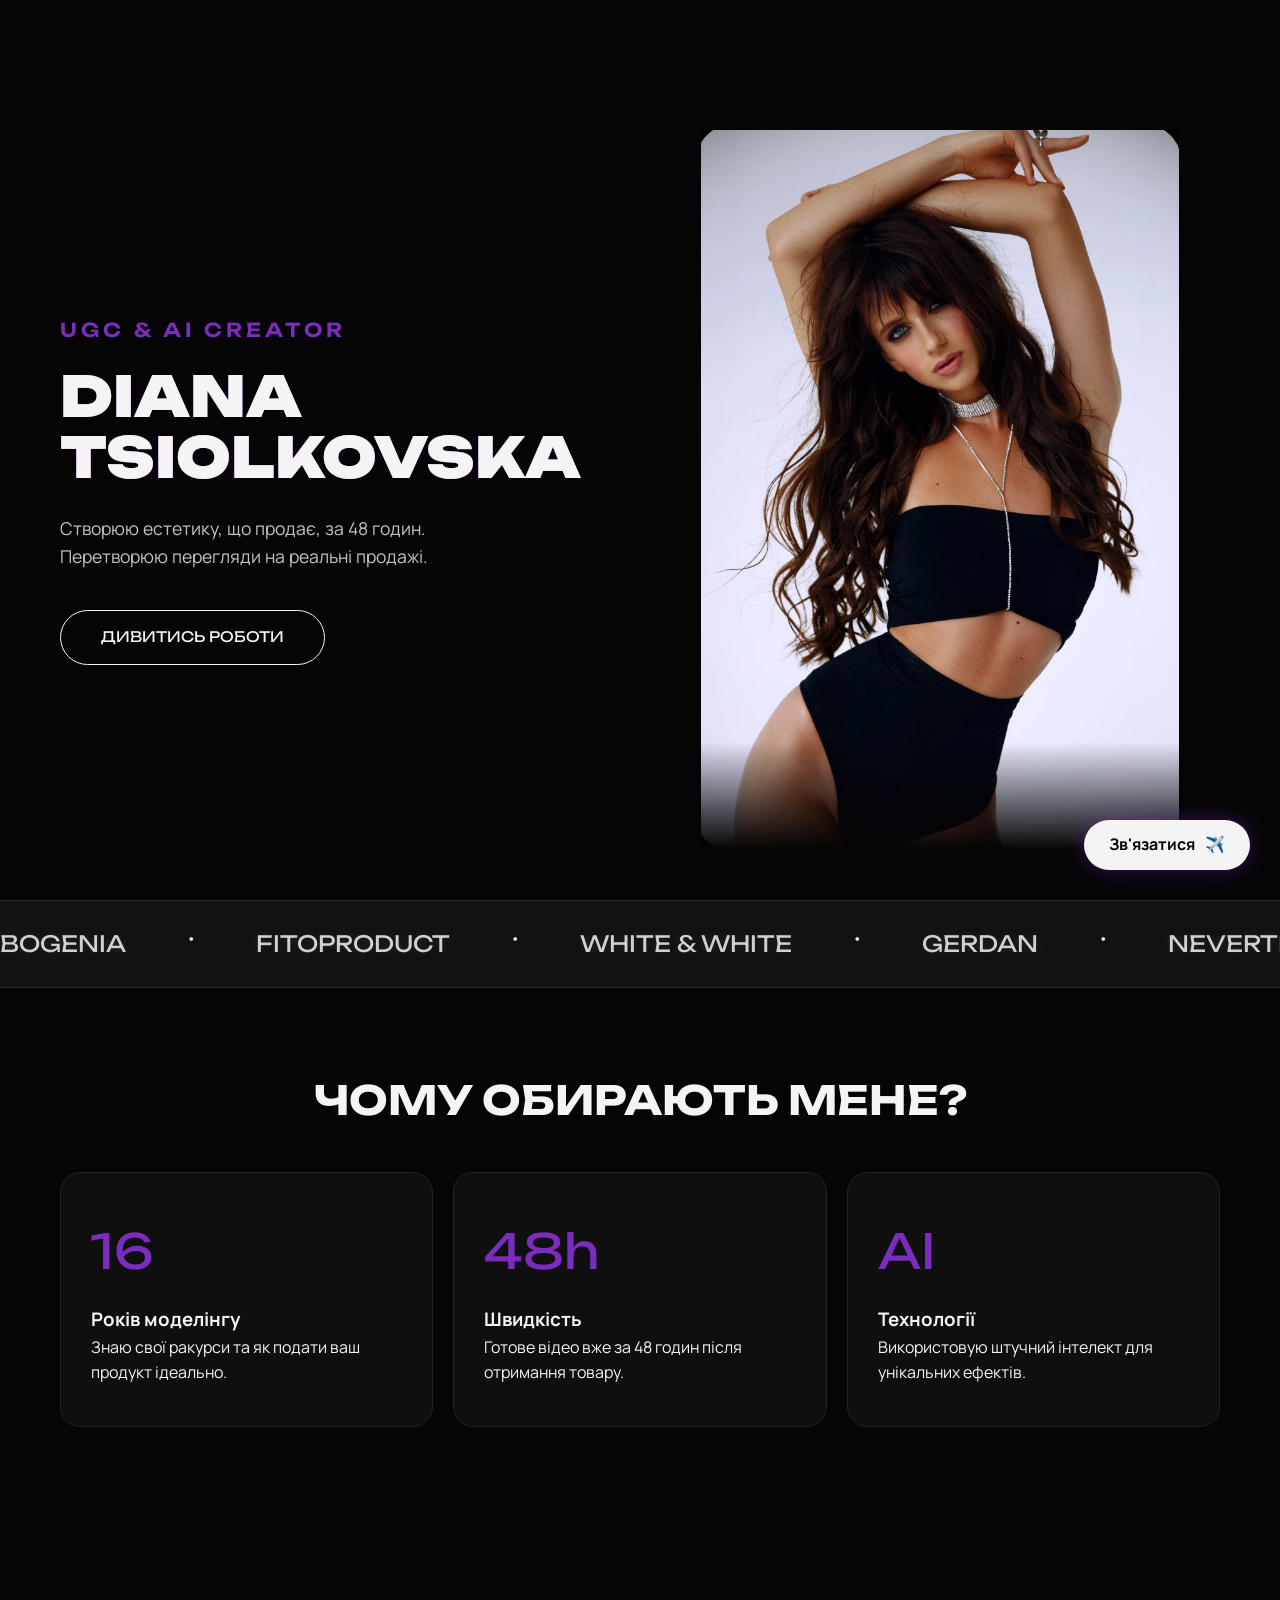
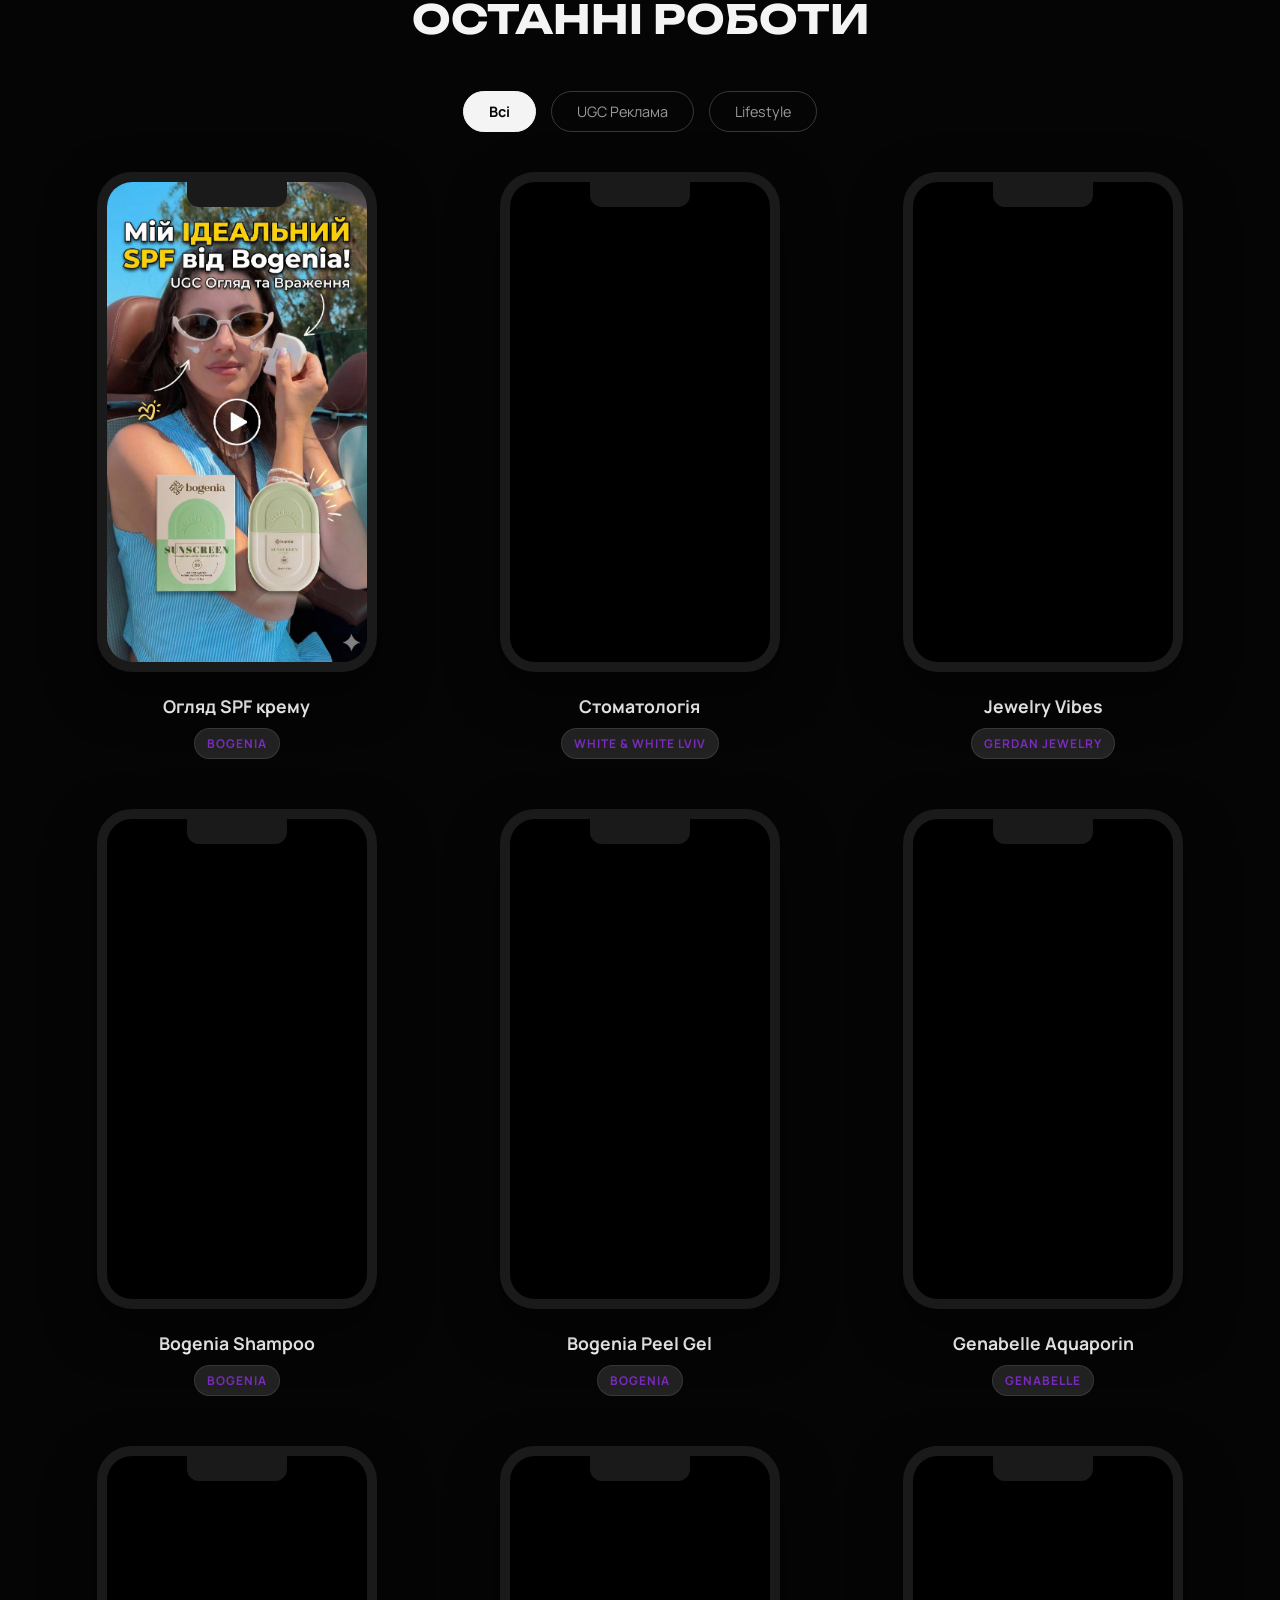
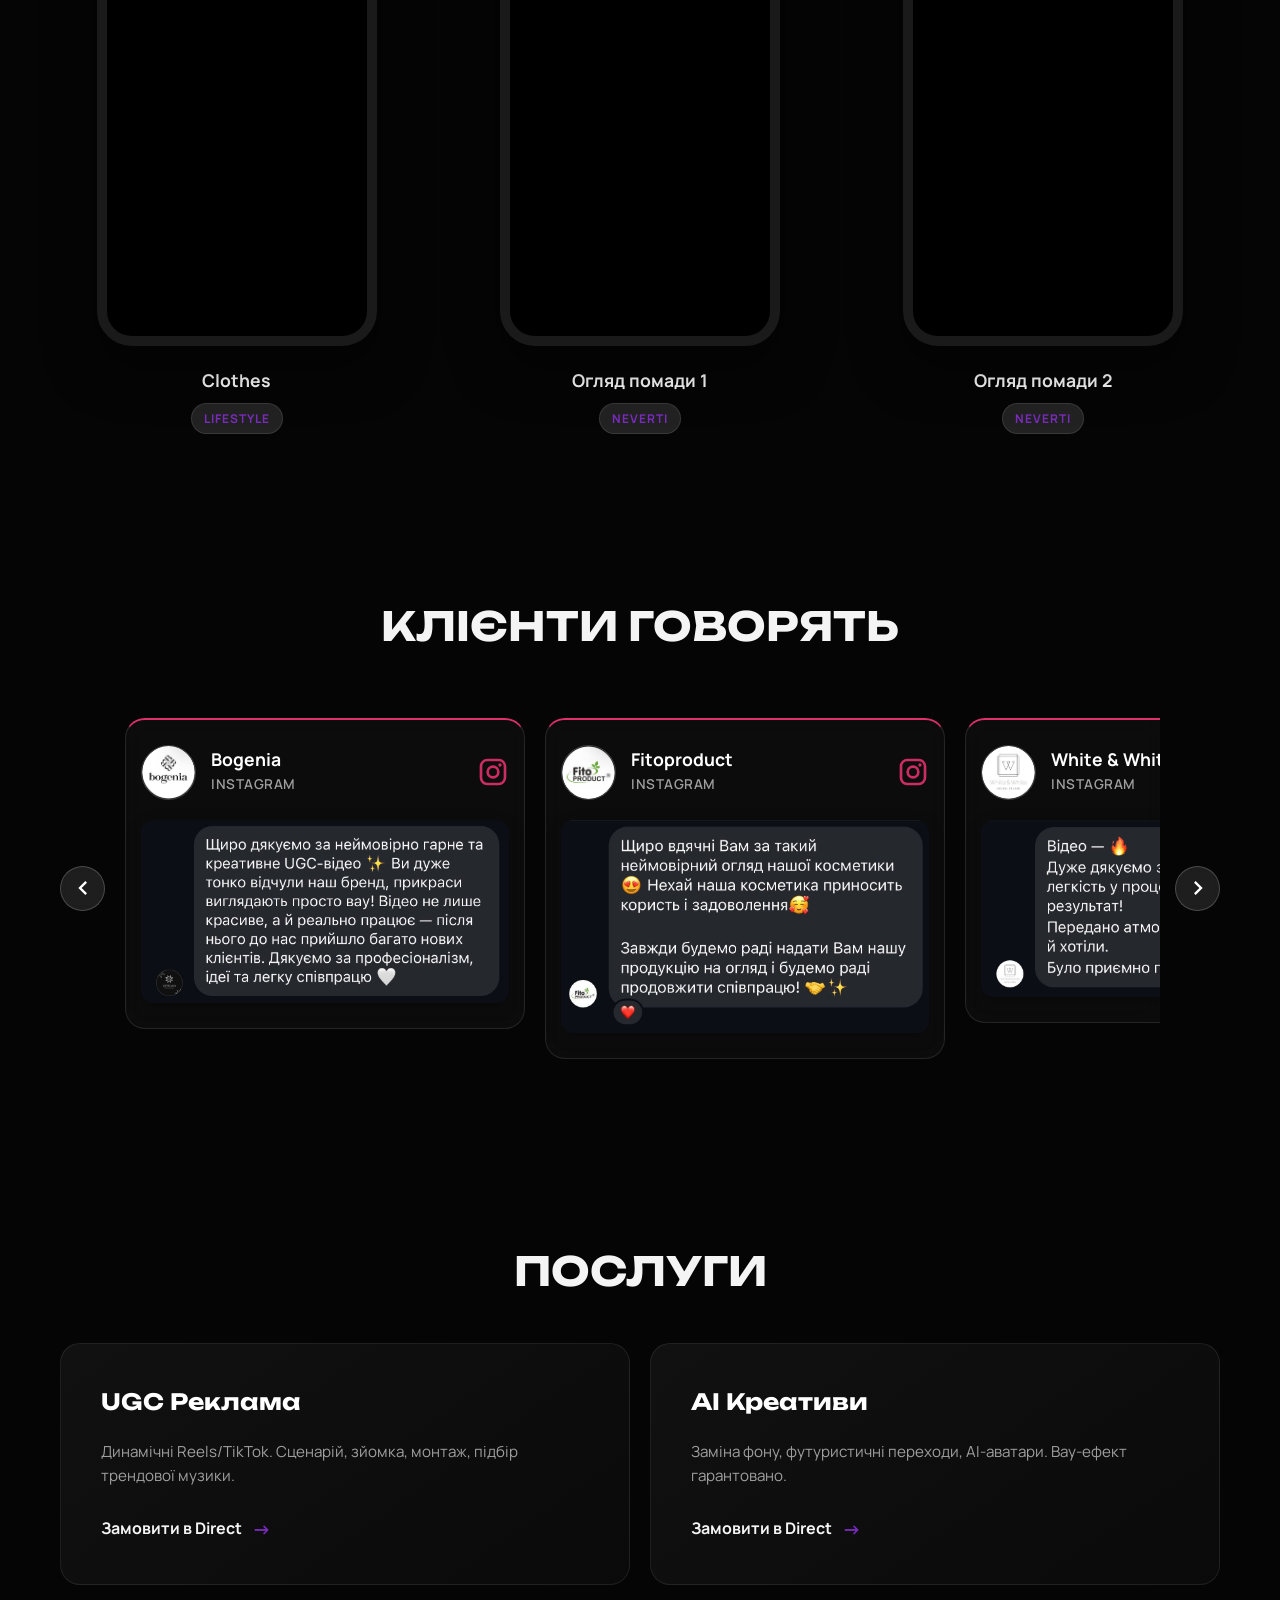
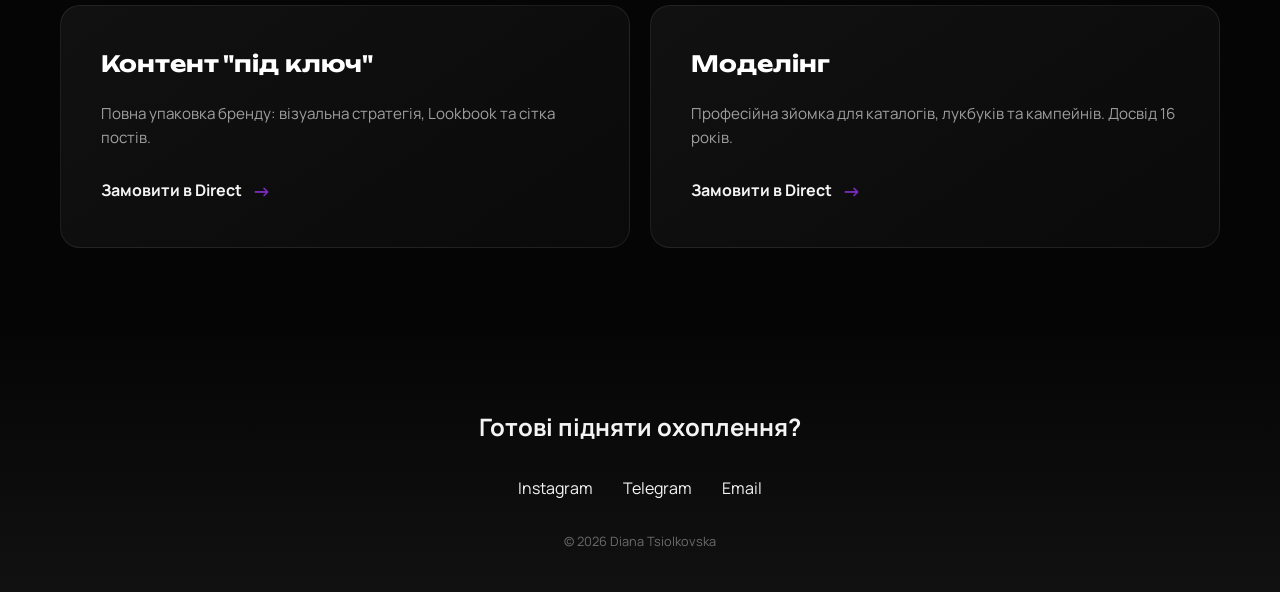
==== index.html @ 2ccb089a "update content" ====
<!DOCTYPE html>
<html lang="uk">
<head>
    <meta charset="UTF-8">
    <meta name="viewport" content="width=device-width, initial-scale=1.0">

    <title>Diana Tsiolkovska | UGC & AI Creator</title>
    <meta name="description"
          content="UGC кріейтора та AI спеціаліст. Створення вірусних відео для TikTok/Reels, реклама брендів, моделінг. Готові відео за 48 годин.">

    <link rel="preconnect" href="https://fonts.googleapis.com">
    <link rel="preconnect" href="https://fonts.gstatic.com" crossorigin>
    <link href="https://fonts.googleapis.com/css2?family=Manrope:wght@300;400;600&family=Unbounded:wght@300;600;900&display=swap"
          rel="stylesheet">

    <link rel="stylesheet" href="style.css">
</head>
<body>

<a href="https://www.instagram.com/diana.tsiolkovska" target="_blank" class="floating-cta">
    <span>Зв'язатися</span>
    <span>✈️</span>
</a>

<header class="hero-section">
    <div class="hero-container">
        <div class="hero-text">
            <p class="subtitle">UGC & AI CREATOR</p>
            <h1 class="glitch-text" data-text="DIANA TSIOLKOVSKA">DIANA<br>TSIOLKOVSKA</h1>
            <p class="hero-desc">
                Створюю естетику, що продає, за 48 годин.<br>
                Перетворюю перегляди на реальні продажі.
            </p>
            <a href="#portfolio" class="btn-primary">Дивитись роботи</a>
        </div>
        <div class="hero-image-wrapper">
            <img src="assets/me.png" alt="Diana Tsiolkovska" class="hero-img">
        </div>
    </div>
</header>

<div class="marquee-section">
    <div class="marquee-content">
        <span>Bogenia</span> • <span>Fitoproduct</span> • <span>White & White</span> •
        <span>Gerdan</span> • <span>Neverti</span> • <span>Bogenia</span> •
        <span>Fitoproduct</span> • <span>White & White</span> • <span>Gerdan</span> •
        <span>Neverti</span> •
    </div>
</div>

<section id="why-me" class="section">
    <div class="container">
        <h2 class="section-title">Чому обирають мене?</h2>
        <div class="features-grid">
            <div class="feature-card">
                <div class="feature-number">16</div>
                <h3>Років моделінгу</h3>
                <p>Знаю свої ракурси та як подати ваш продукт ідеально.</p>
            </div>
            <div class="feature-card">
                <div class="feature-number">48h</div>
                <h3>Швидкість</h3>
                <p>Готове відео вже за 48 годин після отримання товару.</p>
            </div>
            <div class="feature-card">
                <div class="feature-number">AI</div>
                <h3>Технології</h3>
                <p>Використовую штучний інтелект для унікальних ефектів.</p>
            </div>
        </div>
    </div>
</section>

<section id="portfolio" class="section">
    <div class="container">
        <h2 class="section-title">Останні роботи</h2>

        <div class="portfolio-tabs">
            <button class="tab-btn active" data-filter="all">Всі</button>
            <button class="tab-btn" data-filter="ugc">UGC Реклама</button>
<!--            <button class="tab-btn" data-filter="ai">AI Креативи</button>-->
            <button class="tab-btn" data-filter="lifestyle">Lifestyle</button>
        </div>

        <div class="video-grid">

            <div class="portfolio-item" data-category="ugc">
                <div class="phone-mockup">
                    <video class="video-element"
                           src="assets/video/bogenia_spf/video_bogenia_spf.mp4"
                           poster="assets/video/bogenia_spf/poster_bogenia_spf.png"
                           preload="metadata" loop playsinline muted></video>

                    <div class="video-controls">
                        <div class="center-play-btn paused">
                            <span class="play-icon">
                                <svg viewBox="0 0 24 24"><path d="M8 5v14l11-7z"/></svg>
                            </span>
                        </div>
                        <div class="bottom-controls">
                            <div class="control-row">
                                <span style="font-size: 0.8rem; color: white; opacity: 0.8;"></span>
                                <div class="volume-container">
                                    <button class="mute-btn" aria-label="Звук">
                                        <svg viewBox="0 0 24 24">
                                            <path d="M14,3.23V5.29C16.89,6.15 19,8.83 19,12C19,15.17 16.89,17.84 14,18.7V20.77C18,19.86 21,16.28 21,12C21,7.72 18,4.14 14,3.23M16.5,12C16.5,10.23 15.5,8.71 14,7.97V16C15.5,15.29 16.5,13.76 16.5,12M3,9V15H7L12,20V4L7,9H3Z"/>
                                        </svg>
                                    </button>
                                    <input type="range" class="volume-slider" min="0" max="1" step="0.1" value="1">
                                </div>
                            </div>
                            <input type="range" class="seek-bar" value="0" min="0" max="100" step="0.1">
                        </div>
                    </div>
                </div>
                <div class="video-info">
                    <h4>Огляд SPF крему</h4>
                    <span class="client-tag">Bogenia</span>
                </div>
            </div>

            <div class="portfolio-item" data-category="ugc">
                <div class="phone-mockup">
                    <video class="video-element"
                           src="assets/video/whiteandwhite/video_whiteandwhite.mp4"
                           poster="assets/video/whiteandwhite/poster_whiteandwhite.png"
                           preload="metadata" loop playsinline muted></video>
                    <div class="video-controls">
                        <div class="center-play-btn paused">
                            <span class="play-icon">
                                <svg viewBox="0 0 24 24"><path d="M8 5v14l11-7z"/></svg>
                            </span>
                        </div>
                        <div class="bottom-controls">
                            <div class="control-row">
                                <span style="font-size: 0.8rem; color: white;"></span>
                                <div class="volume-container">
                                    <button class="mute-btn" aria-label="Звук">
                                        <svg viewBox="0 0 24 24">
                                            <path d="M14,3.23V5.29C16.89,6.15 19,8.83 19,12C19,15.17 16.89,17.84 14,18.7V20.77C18,19.86 21,16.28 21,12C21,7.72 18,4.14 14,3.23M16.5,12C16.5,10.23 15.5,8.71 14,7.97V16C15.5,15.29 16.5,13.76 16.5,12M3,9V15H7L12,20V4L7,9H3Z"/>
                                        </svg>
                                    </button>
                                    <input type="range" class="volume-slider" min="0" max="1" step="0.1" value="1">
                                </div>
                            </div>
                            <input type="range" class="seek-bar" value="0" min="0" max="100">
                        </div>
                    </div>
                </div>
                <div class="video-info">
                    <h4>Стоматологія</h4>
                    <span class="client-tag">White & White Lviv</span>
                </div>
            </div>

            <div class="portfolio-item" data-category="ugc">
                <div class="phone-mockup">
                    <video class="video-element"
                           src="assets/video/gerdan_robber/video_gerdan_robber.mp4"
                           poster="assets/video/gerdan_robber/poster_gerdan_robber.png"
                           preload="metadata" loop playsinline muted></video>
                    <div class="video-controls">
                        <div class="center-play-btn paused">
                            <span class="play-icon">
                                <svg viewBox="0 0 24 24"><path d="M8 5v14l11-7z"/></svg>
                            </span>
                        </div>
                        <div class="bottom-controls">
                            <div class="control-row">
                                <span style="font-size: 0.8rem; color: white;"></span>
                                <div class="volume-container">
                                    <button class="mute-btn" aria-label="Звук">
                                        <svg viewBox="0 0 24 24">
                                            <path d="M14,3.23V5.29C16.89,6.15 19,8.83 19,12C19,15.17 16.89,17.84 14,18.7V20.77C18,19.86 21,16.28 21,12C21,7.72 18,4.14 14,3.23M16.5,12C16.5,10.23 15.5,8.71 14,7.97V16C15.5,15.29 16.5,13.76 16.5,12M3,9V15H7L12,20V4L7,9H3Z"/>
                                        </svg>
                                    </button>
                                    <input type="range" class="volume-slider" min="0" max="1" step="0.1" value="1">
                                </div>
                            </div>
                            <input type="range" class="seek-bar" value="0" min="0" max="100">
                        </div>
                    </div>
                </div>
                <div class="video-info">
                    <h4>Jewelry Vibes</h4>
                    <span class="client-tag">Gerdan Jewelry</span>
                </div>
            </div>

            <div class="portfolio-item" data-category="ugc">
                <div class="phone-mockup">
                    <video class="video-element"
                           src="assets/video/bogenia_shampoo/video_bogenia_shampoo.mp4"
                           poster="assets/video/bogenia_shampoo/poster_bogenia_shampoo.png"
                           preload="metadata" loop playsinline muted></video>
                    <div class="video-controls">
                        <div class="center-play-btn paused">
                            <span class="play-icon">
                                <svg viewBox="0 0 24 24"><path d="M8 5v14l11-7z"/></svg>
                            </span>
                        </div>
                        <div class="bottom-controls">
                            <div class="control-row">
                                <span style="font-size: 0.8rem; color: white;"></span>
                                <div class="volume-container">
                                    <button class="mute-btn" aria-label="Звук">
                                        <svg viewBox="0 0 24 24">
                                            <path d="M14,3.23V5.29C16.89,6.15 19,8.83 19,12C19,15.17 16.89,17.84 14,18.7V20.77C18,19.86 21,16.28 21,12C21,7.72 18,4.14 14,3.23M16.5,12C16.5,10.23 15.5,8.71 14,7.97V16C15.5,15.29 16.5,13.76 16.5,12M3,9V15H7L12,20V4L7,9H3Z"/>
                                        </svg>
                                    </button>
                                    <input type="range" class="volume-slider" min="0" max="1" step="0.1" value="1">
                                </div>
                            </div>
                            <input type="range" class="seek-bar" value="0" min="0" max="100">
                        </div>
                    </div>
                </div>
                <div class="video-info">
                    <h4>Bogenia Shampoo</h4>
                    <span class="client-tag">Bogenia</span>
                </div>
            </div>

            <div class="portfolio-item" data-category="ugc">
                <div class="phone-mockup">
                    <video class="video-element"
                           src="assets/video/bogenia_peel_gel/video_bogenia_peel_gel.mp4"
                           poster="assets/video/bogenia_peel_gel/poster_bogenia_peel_gel.png"
                           preload="metadata" loop playsinline muted></video>
                    <div class="video-controls">
                        <div class="center-play-btn paused">
                            <span class="play-icon">
                                <svg viewBox="0 0 24 24"><path d="M8 5v14l11-7z"/></svg>
                            </span>
                        </div>
                        <div class="bottom-controls">
                            <div class="control-row">
                                <span style="font-size: 0.8rem; color: white;"></span>
                                <div class="volume-container">
                                    <button class="mute-btn" aria-label="Звук">
                                        <svg viewBox="0 0 24 24">
                                            <path d="M14,3.23V5.29C16.89,6.15 19,8.83 19,12C19,15.17 16.89,17.84 14,18.7V20.77C18,19.86 21,16.28 21,12C21,7.72 18,4.14 14,3.23M16.5,12C16.5,10.23 15.5,8.71 14,7.97V16C15.5,15.29 16.5,13.76 16.5,12M3,9V15H7L12,20V4L7,9H3Z"/>
                                        </svg>
                                    </button>
                                    <input type="range" class="volume-slider" min="0" max="1" step="0.1" value="1">
                                </div>
                            </div>
                            <input type="range" class="seek-bar" value="0" min="0" max="100">
                        </div>
                    </div>
                </div>
                <div class="video-info">
                    <h4>Bogenia Peel Gel</h4>
                    <span class="client-tag">Bogenia</span>
                </div>
            </div>

            <div class="portfolio-item" data-category="ugc">
                <div class="phone-mockup">
                    <video class="video-element"
                           src="assets/video/genabelle_3_in_1/video_genabelle_3_in_1.mp4"
                           poster="assets/video/genabelle_3_in_1/poster_genabelle_3_in_1.png"
                           preload="metadata" loop playsinline muted></video>
                    <div class="video-controls">
                        <div class="center-play-btn paused">
                            <span class="play-icon">
                                <svg viewBox="0 0 24 24"><path d="M8 5v14l11-7z"/></svg>
                            </span>
                        </div>
                        <div class="bottom-controls">
                            <div class="control-row">
                                <span style="font-size: 0.8rem; color: white;"></span>
                                <div class="volume-container">
                                    <button class="mute-btn" aria-label="Звук">
                                        <svg viewBox="0 0 24 24">
                                            <path d="M14,3.23V5.29C16.89,6.15 19,8.83 19,12C19,15.17 16.89,17.84 14,18.7V20.77C18,19.86 21,16.28 21,12C21,7.72 18,4.14 14,3.23M16.5,12C16.5,10.23 15.5,8.71 14,7.97V16C15.5,15.29 16.5,13.76 16.5,12M3,9V15H7L12,20V4L7,9H3Z"/>
                                        </svg>
                                    </button>
                                    <input type="range" class="volume-slider" min="0" max="1" step="0.1" value="1">
                                </div>
                            </div>
                            <input type="range" class="seek-bar" value="0" min="0" max="100">
                        </div>
                    </div>
                </div>
                <div class="video-info">
                    <h4>Genabelle Aquaporin</h4>
                    <span class="client-tag">Genabelle</span>
                </div>
            </div>

            <div class="portfolio-item" data-category="lifestyle">
                <div class="phone-mockup">
                    <video class="video-element"
                           src="assets/video/lifestyle/video_lifestyle_clothes.mp4"
                           poster="assets/video/lifestyle/video_lifestyle_clothes.png"
                           preload="metadata" loop playsinline muted></video>
                    <div class="video-controls">
                        <div class="center-play-btn paused">
                            <span class="play-icon">
                                <svg viewBox="0 0 24 24"><path d="M8 5v14l11-7z"/></svg>
                            </span>
                        </div>
                        <div class="bottom-controls">
                            <div class="control-row">
                                <span style="font-size: 0.8rem; color: white;"></span>
                                <div class="volume-container">
                                    <button class="mute-btn" aria-label="Звук">
                                        <svg viewBox="0 0 24 24">
                                            <path d="M14,3.23V5.29C16.89,6.15 19,8.83 19,12C19,15.17 16.89,17.84 14,18.7V20.77C18,19.86 21,16.28 21,12C21,7.72 18,4.14 14,3.23M16.5,12C16.5,10.23 15.5,8.71 14,7.97V16C15.5,15.29 16.5,13.76 16.5,12M3,9V15H7L12,20V4L7,9H3Z"/>
                                        </svg>
                                    </button>
                                    <input type="range" class="volume-slider" min="0" max="1" step="0.1" value="1">
                                </div>
                            </div>
                            <input type="range" class="seek-bar" value="0" min="0" max="100">
                        </div>
                    </div>
                </div>
                <div class="video-info">
                    <h4>Clothes</h4>
                    <span class="client-tag">Lifestyle</span>
                </div>
            </div>

            <div class="portfolio-item" data-category="ugc">
                <div class="phone-mockup">
                    <video class="video-element"
                           src="assets/video/neverti_pomady_1/video_neverti_pomady_1.mp4"
                           poster="assets/video/neverti_pomady_1/video_neverti_pomady_1.png"
                           preload="metadata" loop playsinline muted></video>
                    <div class="video-controls">
                        <div class="center-play-btn paused">
                            <span class="play-icon">
                                <svg viewBox="0 0 24 24"><path d="M8 5v14l11-7z"/></svg>
                            </span>
                        </div>
                        <div class="bottom-controls">
                            <div class="control-row">
                                <span style="font-size: 0.8rem; color: white;"></span>
                                <div class="volume-container">
                                    <button class="mute-btn" aria-label="Звук">
                                        <svg viewBox="0 0 24 24">
                                            <path d="M14,3.23V5.29C16.89,6.15 19,8.83 19,12C19,15.17 16.89,17.84 14,18.7V20.77C18,19.86 21,16.28 21,12C21,7.72 18,4.14 14,3.23M16.5,12C16.5,10.23 15.5,8.71 14,7.97V16C15.5,15.29 16.5,13.76 16.5,12M3,9V15H7L12,20V4L7,9H3Z"/>
                                        </svg>
                                    </button>
                                    <input type="range" class="volume-slider" min="0" max="1" step="0.1" value="1">
                                </div>
                            </div>
                            <input type="range" class="seek-bar" value="0" min="0" max="100">
                        </div>
                    </div>
                </div>
                <div class="video-info">
                    <h4>Огляд помади 1</h4>
                    <span class="client-tag">Neverti</span>
                </div>
            </div>

            <div class="portfolio-item" data-category="ugc">
                <div class="phone-mockup">
                    <video class="video-element"
                           src="assets/video/neverti_pomady_2/video_neverti_pomady_2.mp4"
                           poster="assets/video/neverti_pomady_2/video_neverti_pomady_2.png"
                           preload="metadata" loop playsinline muted></video>
                    <div class="video-controls">
                        <div class="center-play-btn paused">
                            <span class="play-icon">
                                <svg viewBox="0 0 24 24"><path d="M8 5v14l11-7z"/></svg>
                            </span>
                        </div>
                        <div class="bottom-controls">
                            <div class="control-row">
                                <span style="font-size: 0.8rem; color: white;"></span>
                                <div class="volume-container">
                                    <button class="mute-btn" aria-label="Звук">
                                        <svg viewBox="0 0 24 24">
                                            <path d="M14,3.23V5.29C16.89,6.15 19,8.83 19,12C19,15.17 16.89,17.84 14,18.7V20.77C18,19.86 21,16.28 21,12C21,7.72 18,4.14 14,3.23M16.5,12C16.5,10.23 15.5,8.71 14,7.97V16C15.5,15.29 16.5,13.76 16.5,12M3,9V15H7L12,20V4L7,9H3Z"/>
                                        </svg>
                                    </button>
                                    <input type="range" class="volume-slider" min="0" max="1" step="0.1" value="1">
                                </div>
                            </div>
                            <input type="range" class="seek-bar" value="0" min="0" max="100">
                        </div>
                    </div>
                </div>
                <div class="video-info">
                    <h4>Огляд помади 2</h4>
                    <span class="client-tag">Neverti</span>
                </div>
            </div>

        </div>
    </div>
</section>

<section id="reviews" class="section">
    <div class="container">
        <h2 class="section-title">Клієнти говорять</h2>

        <div class="reviews-wrapper-relative">

            <button class="slider-arrow prev-arrow" aria-label="Назад">
                <svg viewBox="0 0 24 24">
                    <path d="M15.41,16.58L10.83,12L15.41,7.41L14,6L8,12L14,18L15.41,16.58Z"/>
                </svg>
            </button>

            <div class="reviews-slider">

                <div class="review-card instagram">
                    <div class="card-header">
                        <div class="brand-info">
                            <img src="assets/logos/logo_bogenia.png" alt="Bogenia Logo" class="brand-logo">
                            <div class="brand-text">
                                <span class="brand-name">Bogenia</span>
                                <span class="platform-name">Instagram</span>
                            </div>
                        </div>
                        <svg class="platform-icon" viewBox="0 0 24 24">
                            <path d="M7.8,2H16.2C19.4,2 22,4.6 22,7.8V16.2A5.8,5.8 0 0,1 16.2,22H7.8C4.6,22 2,19.4 2,16.2V7.8A5.8,5.8 0 0,1 7.8,2M7.6,4A3.6,3.6 0 0,0 4,7.6V16.4C4,18.39 5.61,20 7.6,20H16.4A3.6,3.6 0 0,0 20,16.4V7.6C20,5.61 18.39,4 16.4,4H7.6M17.25,5.5A1.25,1.25 0 0,1 18.5,6.75A1.25,1.25 0 0,1 17.25,8A1.25,1.25 0 0,1 16,6.75A1.25,1.25 0 0,1 17.25,5.5M12,7A5,5 0 0,1 17,12A5,5 0 0,1 12,17A5,5 0 0,1 7,12A5,5 0 0,1 12,7M12,9A3,3 0 0,0 9,12A3,3 0 0,0 12,15A3,3 0 0,0 15,12A3,3 0 0,0 12,9Z"/>
                        </svg>
                    </div>
                    <div class="review-image-container">
                        <img src="assets/reviews/review_bogenia.png" alt="Bogenia Review" class="review-img">
                    </div>
                </div>

                <div class="review-card instagram">
                    <div class="card-header">
                        <div class="brand-info">
                            <img src="assets/logos/logo_fitoproduct.png" alt="Fitoproduct Logo" class="brand-logo">
                            <div class="brand-text">
                                <span class="brand-name">Fitoproduct</span>
                                <span class="platform-name">Instagram</span>
                            </div>
                        </div>
                        <svg class="platform-icon" viewBox="0 0 24 24">
                            <path d="M7.8,2H16.2C19.4,2 22,4.6 22,7.8V16.2A5.8,5.8 0 0,1 16.2,22H7.8C4.6,22 2,19.4 2,16.2V7.8A5.8,5.8 0 0,1 7.8,2M7.6,4A3.6,3.6 0 0,0 4,7.6V16.4C4,18.39 5.61,20 7.6,20H16.4A3.6,3.6 0 0,0 20,16.4V7.6C20,5.61 18.39,4 16.4,4H7.6M17.25,5.5A1.25,1.25 0 0,1 18.5,6.75A1.25,1.25 0 0,1 17.25,8A1.25,1.25 0 0,1 16,6.75A1.25,1.25 0 0,1 17.25,5.5M12,7A5,5 0 0,1 17,12A5,5 0 0,1 12,17A5,5 0 0,1 7,12A5,5 0 0,1 12,7M12,9A3,3 0 0,0 9,12A3,3 0 0,0 12,15A3,3 0 0,0 15,12A3,3 0 0,0 12,9Z"/>
                        </svg>
                    </div>
                    <div class="review-image-container">
                        <img src="assets/reviews/review_fitoproduct.png" alt="Fitoproduct Review" class="review-img">
                    </div>
                </div>

                <div class="review-card instagram">
                    <div class="card-header">
                        <div class="brand-info">
                            <img src="assets/logos/logo_whiteandwhite.png" alt="White and White Logo"
                                 class="brand-logo">
                            <div class="brand-text">
                                <span class="brand-name">White & White</span>
                                <span class="platform-name">Instagram</span>
                            </div>
                        </div>
                        <svg class="platform-icon" viewBox="0 0 24 24">
                            <path d="M7.8,2H16.2C19.4,2 22,4.6 22,7.8V16.2A5.8,5.8 0 0,1 16.2,22H7.8C4.6,22 2,19.4 2,16.2V7.8A5.8,5.8 0 0,1 7.8,2M7.6,4A3.6,3.6 0 0,0 4,7.6V16.4C4,18.39 5.61,20 7.6,20H16.4A3.6,3.6 0 0,0 20,16.4V7.6C20,5.61 18.39,4 16.4,4H7.6M17.25,5.5A1.25,1.25 0 0,1 18.5,6.75A1.25,1.25 0 0,1 17.25,8A1.25,1.25 0 0,1 16,6.75A1.25,1.25 0 0,1 17.25,5.5M12,7A5,5 0 0,1 17,12A5,5 0 0,1 12,17A5,5 0 0,1 7,12A5,5 0 0,1 12,7M12,9A3,3 0 0,0 9,12A3,3 0 0,0 12,15A3,3 0 0,0 15,12A3,3 0 0,0 12,9Z"/>
                        </svg>
                    </div>
                    <div class="review-image-container">
                        <img src="assets/reviews/review_whiteandwhite.png" alt="White and White Review"
                             class="review-img">
                    </div>
                </div>

                <div class="review-card instagram">
                    <div class="card-header">
                        <div class="brand-info">
                            <img src="assets/logos/logo_gerdan.png" alt="Gerdan Logo" class="brand-logo">
                            <div class="brand-text">
                                <span class="brand-name">Gerdan Jewelry</span>
                                <span class="platform-name">Instagram</span>
                            </div>
                        </div>
                        <svg class="platform-icon" viewBox="0 0 24 24">
                            <path d="M7.8,2H16.2C19.4,2 22,4.6 22,7.8V16.2A5.8,5.8 0 0,1 16.2,22H7.8C4.6,22 2,19.4 2,16.2V7.8A5.8,5.8 0 0,1 7.8,2M7.6,4A3.6,3.6 0 0,0 4,7.6V16.4C4,18.39 5.61,20 7.6,20H16.4A3.6,3.6 0 0,0 20,16.4V7.6C20,5.61 18.39,4 16.4,4H7.6M17.25,5.5A1.25,1.25 0 0,1 18.5,6.75A1.25,1.25 0 0,1 17.25,8A1.25,1.25 0 0,1 16,6.75A1.25,1.25 0 0,1 17.25,5.5M12,7A5,5 0 0,1 17,12A5,5 0 0,1 12,17A5,5 0 0,1 7,12A5,5 0 0,1 12,7M12,9A3,3 0 0,0 9,12A3,3 0 0,0 12,15A3,3 0 0,0 15,12A3,3 0 0,0 12,9Z"/>
                        </svg>
                    </div>
                    <div class="review-image-container">
                        <img src="assets/reviews/review_gerdan.png" alt="Gerdan Review" class="review-img">
                    </div>
                </div>

            </div>

            <button class="slider-arrow next-arrow" aria-label="Вперед">
                <svg viewBox="0 0 24 24">
                    <path d="M8.59,16.58L13.17,12L8.59,7.41L10,6L16,12L10,18L8.59,16.58Z"/>
                </svg>
            </button>

        </div>
    </div>
</section>

<section class="section">
    <div class="container">
        <h2 class="section-title">Послуги</h2>
        <div class="services-grid">
            <div class="service-card">
                <div>
                    <h3 class="service-title">UGC Реклама</h3>
                    <p class="service-desc">Динамічні Reels/TikTok. Сценарій, зйомка, монтаж, підбір трендової
                        музики.</p>
                </div>
                <a href="https://instagram.com/diana.tsiolkovska" target="_blank" class="service-btn">
                    Замовити в Direct <span class="arrow-icon">→</span>
                </a>
            </div>
            <div class="service-card">
                <div>
                    <h3 class="service-title">AI Креативи</h3>
                    <p class="service-desc">Заміна фону, футуристичні переходи, AI-аватари. Вау-ефект гарантовано.</p>
                </div>
                <a href="https://instagram.com/diana.tsiolkovska" target="_blank" class="service-btn">
                    Замовити в Direct <span class="arrow-icon">→</span>
                </a>
            </div>
            <div class="service-card">
                <div>
                    <h3 class="service-title">Контент "під ключ"</h3>
                    <p class="service-desc">Повна упаковка бренду: візуальна стратегія, Lookbook та сітка постів.</p>
                </div>
                <a href="https://instagram.com/diana.tsiolkovska" target="_blank" class="service-btn">
                    Замовити в Direct <span class="arrow-icon">→</span>
                </a>
            </div>
            <div class="service-card">
                <div>
                    <h3 class="service-title">Моделінг</h3>
                    <p class="service-desc">Професійна зйомка для каталогів, лукбуків та кампейнів. Досвід 16 років.</p>
                </div>
                <a href="https://instagram.com/diana.tsiolkovska" target="_blank" class="service-btn">
                    Замовити в Direct <span class="arrow-icon">→</span>
                </a>
            </div>
        </div>
    </div>
</section>

<footer class="footer">
    <div class="container">
        <h2>Готові підняти охоплення?</h2>
        <div class="social-links">
            <a href="https://instagram.com/diana.tsiolkovska" target="_blank">Instagram</a>
            <a href="https://t.me/your_telegram" target="_blank">Telegram</a>
            <a href="mailto:email@example.com">Email</a>
        </div>
        <p class="copyright">© 2026 Diana Tsiolkovska</p>
    </div>
</footer>

<script src="script.js"></script>

</body>
</html>
---- style.css ----
/* --- 1. ЗМІННІ ТА НАЛАШТУВАННЯ --- */
:root {
    --bg-color: #050505;
    --text-color: #f4f4f4;
    --accent-color: #7b2cbf;
    --accent-glow: rgba(123, 44, 191, 0.4);
    --glass-bg: rgba(255, 255, 255, 0.05);
    --phone-border: #1a1a1a;
    --font-header: 'Unbounded', sans-serif;
    --font-body: 'Manrope', sans-serif;
}

/* ОНОВЛЕННЯ: Прибираємо блакитне виділення при натисканні */
* {
    margin: 0;
    padding: 0;
    box-sizing: border-box;

    /* Ось ця магія прибирає блакитний фон при тапі на iPhone/Android */
    -webkit-tap-highlight-color: transparent;

    /* Це прибирає рамку фокусу (якщо з'являється при кліку) */
    outline: none;
}

/* Додатково: прибираємо синє виділення саме для кнопок і посилань */
button, a, input {
    -webkit-tap-highlight-color: transparent;
    outline: none;
}

html { scroll-behavior: smooth; }

body {
    background-color: var(--bg-color);
    color: var(--text-color);
    font-family: var(--font-body);
    overflow-x: hidden;
    line-height: 1.6;
}

a { text-decoration: none; color: inherit; transition: 0.3s; }
button { font-family: inherit; cursor: pointer; border: none; outline: none; background: none;}
ul { list-style: none; }

/* --- 2. ЗАГАЛЬНІ КОМПОНЕНТИ --- */
.container { max-width: 1200px; margin: 0 auto; padding: 0 20px; }
.section { padding: 80px 0; }
.section-title {
    font-family: var(--font-header);
    font-size: 2.5rem;
    margin-bottom: 40px;
    text-transform: uppercase;
    text-align: center;
}

/* --- 3. HERO SECTION & GLITCH --- */
.hero-section {
    min-height: 100vh;
    display: flex;
    align-items: center;
    position: relative;
    padding-top: 80px;
}
.hero-container {
    max-width: 1200px;
    margin: 0 auto;
    padding: 0 20px;
    display: flex;
    align-items: center;
    justify-content: space-between;
    width: 100%;
    gap: 40px;
}
.hero-text { flex: 1; max-width: 600px; z-index: 2; }
.hero-image-wrapper {
    flex: 1; display: flex; justify-content: center; position: relative;
}
.hero-img {
    max-width: 100%; max-height: 80vh; object-fit: contain;
    filter: drop-shadow(0 0 30px rgba(123, 44, 191, 0.3));
    mask-image: linear-gradient(to bottom, black 85%, transparent 100%);
    -webkit-mask-image: linear-gradient(to bottom, black 85%, transparent 100%);
}
.subtitle {
    font-family: var(--font-header);
    font-size: 1.2rem;
    font-weight: 600;
    letter-spacing: 4px;
    margin-bottom: 20px;
    color: var(--accent-color);
    text-transform: uppercase;
}
.hero-desc {
    font-size: 1.1rem; margin-bottom: 40px; opacity: 0.8; max-width: 450px;
}
.btn-primary {
    display: inline-block;
    padding: 15px 40px;
    border: 1px solid var(--text-color);
    border-radius: 50px;
    font-family: var(--font-header);
    text-transform: uppercase;
    font-size: 0.9rem;
    background: transparent;
}
.btn-primary:hover {
    background: var(--text-color); color: var(--bg-color);
    box-shadow: 0 0 20px rgba(255,255,255,0.4);
}

/* GLITCH EFFECT (CSS) */
.glitch-text {
    font-family: var(--font-header);
    font-size: 3.5rem;
    font-weight: 900;
    line-height: 1.1;
    margin-bottom: 25px;
    position: relative;
    color: var(--text-color);
}
.glitch-text::before,
.glitch-text::after {
    content: attr(data-text);
    position: absolute;
    top: 0; left: 0; width: 100%; height: 100%;
    opacity: 0.8;
}
.glitch-text::before {
    color: #ff00c1;
    z-index: -1;
    animation: glitch-anim-1 2.5s infinite linear alternate-reverse;
}
.glitch-text::after {
    color: #00fff9;
    z-index: -2;
    animation: glitch-anim-2 3s infinite linear alternate-reverse;
}
@keyframes glitch-anim-1 {
    0% { clip-path: inset(20% 0 80% 0); transform: translate(-2px, 1px); }
    20% { clip-path: inset(60% 0 10% 0); transform: translate(2px, -1px); }
    100% { clip-path: inset(10% 0 50% 0); transform: translate(-2px, 2px); }
}
@keyframes glitch-anim-2 {
    0% { clip-path: inset(10% 0 60% 0); transform: translate(2px, -1px); }
    20% { clip-path: inset(80% 0 5% 0); transform: translate(-2px, 2px); }
    100% { clip-path: inset(30% 0 20% 0); transform: translate(2px, -2px); }
}

/* --- 4. FLOATING CTA --- */
.floating-cta {
    position: fixed; bottom: 30px; right: 30px;
    background: var(--text-color); color: var(--bg-color);
    padding: 12px 25px; border-radius: 50px;
    display: flex; align-items: center; gap: 10px;
    font-weight: 700; z-index: 100;
    box-shadow: 0 0 20px var(--accent-glow);
}
.floating-cta:hover { transform: scale(1.05); }

/* --- 5. MARQUEE --- */
.marquee-section {
    background: var(--glass-bg); padding: 25px 0;
    overflow: hidden;
    border-top: 1px solid rgba(255,255,255,0.1);
    border-bottom: 1px solid rgba(255,255,255,0.1);
}
.marquee-content {
    display: flex; gap: 60px;
    animation: scroll 12s linear infinite;
}
.marquee-content span {
    font-family: var(--font-header);
    font-size: 1.4rem;
    text-transform: uppercase;
    color: rgba(255,255,255,0.8);
    text-shadow: 0 0 10px rgba(255,255,255,0.1);
    white-space: nowrap;
}
@keyframes scroll { 0% { transform: translateX(0); } 100% { transform: translateX(-50%); } }

/* --- 6. FEATURES --- */
.features-grid {
    display: grid; grid-template-columns: repeat(3, 1fr); gap: 20px;
}
.feature-card {
    background: #0f0f0f; padding: 40px 30px;
    border-radius: 20px; border: 1px solid #222; transition: 0.3s;
}
.feature-card:hover { border-color: var(--accent-color); }
.feature-number {
    font-family: var(--font-header); font-size: 3rem; color: var(--accent-color); margin-bottom: 15px;
}

/* --- 7. PORTFOLIO TABS --- */
.portfolio-tabs {
    display: flex; justify-content: center; gap: 15px; margin-bottom: 40px; flex-wrap: wrap;
}
.tab-btn {
    background: transparent;
    color: rgba(255, 255, 255, 0.6);
    border: 1px solid rgba(255, 255, 255, 0.2);
    padding: 10px 25px; border-radius: 30px;
    font-size: 0.9rem; transition: all 0.3s;
}
.tab-btn:hover, .tab-btn.active {
    background: var(--text-color); color: var(--bg-color);
    border-color: var(--text-color); font-weight: 700;
}

/* --- 8. VIDEO GRID & MOCKUP --- */
.video-grid {
    display: grid;
    grid-template-columns: repeat(auto-fit, minmax(280px, 1fr));
    gap: 50px; justify-items: center;
}

.phone-mockup {
    position: relative;
    width: 280px; height: 500px;
    border: 10px solid var(--phone-border);
    border-radius: 35px;
    overflow: hidden;
    background: #000;
    box-shadow: 0 20px 50px rgba(0,0,0,0.5);
    z-index: 1;
    cursor: pointer;
}
.phone-mockup::before {
    content: ''; position: absolute; top: 0; left: 50%; transform: translateX(-50%);
    width: 100px; height: 25px;
    background: var(--phone-border);
    border-bottom-left-radius: 12px; border-bottom-right-radius: 12px;
    z-index: 20;
}
.video-element {
    width: 100%; height: 100%; object-fit: cover; display: block;
}

/* CONTROLS OVERLAY */
/* ВИПРАВЛЕННЯ: Прибираємо сірий фон на все відео */
.video-controls {
    position: absolute;
    top: 0; left: 0; width: 100%; height: 100%;
    z-index: 10;
    display: flex; flex-direction: column; justify-content: space-between;

    /* Прозорість керується через JS (показувати/ховати) */
    opacity: 0;
    transition: opacity 0.3s;

    /* ТУТ БУЛА ПОМИЛКА: background: rgba(0,0,0,0.3); */
    /* Ставимо прозорий фон, щоб відео було чистим */
    background: transparent;

    /* Додаємо легку тінь тільки для елементів, щоб вони не губились на світлому фоні */
    text-shadow: 0 1px 3px rgba(0,0,0,0.5);
}
.phone-mockup:hover .video-controls,
.phone-mockup.is-playing .video-controls { opacity: 1; }

/* AUTO HIDE CONTROLS */
.phone-mockup.interface-hidden .bottom-controls,
.phone-mockup.interface-hidden .center-play-btn {
    opacity: 0; visibility: hidden; pointer-events: none;
}
.bottom-controls, .center-play-btn {
    transition: opacity 0.5s ease, visibility 0.5s;
    opacity: 1; visibility: visible;
}

/* --- ЦЕНТРАЛЬНА КНОПКА (Оновлено: тільки іконка) --- */
.center-play-btn {
    position: absolute;
    top: 50%;
    left: 50%;
    transform: translate(-50%, -50%);

    /* Розміри області кліку (щоб пальцем було легко попасти) */
    width: 80px;
    height: 80px;

    /* Центрування іконки */
    display: flex;
    align-items: center;
    justify-content: center;
    cursor: pointer;

    /* ПРИБИРАЄМО ФОН ПОВНІСТЮ */
    background: transparent;
    backdrop-filter: none;
    border: none;
    border-radius: 0;

    /* Прибираємо синю підсвітку при кліку */
    -webkit-tap-highlight-color: transparent;
}

/* Ефект при натисканні (трохи зменшується) */
.center-play-btn:active {
    transform: translate(-50%, -50%) scale(0.9);
}

/* --- СТИЛІ ДЛЯ SVG ІКОНКИ PLAY/PAUSE --- */
.play-icon {
    width: 40px;
    height: 40px;
    display: block;
    fill: #fff; /* Робить іконку білою */
    pointer-events: none; /* Щоб клік проходив крізь неї */
    filter: drop-shadow(0 0 10px rgba(0,0,0,0.5)); /* Тінь */
}

/* Коли пауза, можна трохи змінити розмір, якщо треба */
.center-play-btn.paused .play-icon {
    width: 35px;
    height: 35px;
}

/* BOTTOM BAR */
.bottom-controls {
    margin-top: auto;
    padding: 20px;
    /* Градієнт тільки знизу: від чорного до прозорого */
    background: linear-gradient(to top, rgba(0,0,0,0.8), transparent);
    cursor: default;
}
.control-row {
    display: flex; justify-content: space-between; align-items: center; margin-bottom: 12px;
}

/* SOUND CONTROLS (Fixes applied here) */
.volume-container {
    display: flex; align-items: center; gap: 10px;
    background: rgba(255,255,255,0.1);
    padding: 6px 12px;
    border-radius: 30px;
    backdrop-filter: blur(4px);
}
.mute-btn { z-index: 10; position: relative; }
.mute-btn svg { width: 18px; height: 18px; fill: #fff; display: block; pointer-events: none; }

.volume-slider {
    -webkit-appearance: none; width: 80px; height: 4px;
    background: rgba(255,255,255,0.3);
    border-radius: 2px; outline: none; cursor: pointer;
    z-index: 10; position: relative;
}
.volume-slider::-webkit-slider-thumb {
    -webkit-appearance: none; width: 12px; height: 12px; border-radius: 50%;
    background: #fff; cursor: pointer;
    box-shadow: 0 0 5px rgba(0,0,0,0.5);
}

/* Seek Bar */
.seek-bar {
    -webkit-appearance: none; width: 100%; height: 4px;
    background: rgba(255,255,255,0.3); border-radius: 2px;
    outline: none; cursor: pointer; transition: height 0.2s;
}
.seek-bar:hover { height: 6px; }
.seek-bar::-webkit-slider-thumb {
    -webkit-appearance: none; width: 12px; height: 12px;
    border-radius: 50%; background: var(--accent-color);
    cursor: pointer; margin-top: -3px;
}

/* INFO */
.video-info { text-align: center; margin-top: 20px; width: 280px; }
.video-info h4 { font-size: 1.1rem; font-weight: 700; margin-bottom: 8px; color: #fff; }
.client-tag {
    display: inline-block; font-size: 0.75rem; font-weight: 700; text-transform: uppercase;
    background: #222; color: var(--accent-color);
    padding: 5px 12px; border-radius: 20px;
    border: 1px solid rgba(255,255,255,0.1); letter-spacing: 1px;
}

/* --- 9. SERVICES --- */
.services-grid {
    display: grid; grid-template-columns: repeat(2, 1fr); gap: 20px;
}
.service-card {
    background: linear-gradient(145deg, #111, #0a0a0a);
    border: 1px solid rgba(255,255,255,0.08);
    padding: 40px; border-radius: 20px; transition: all 0.3s ease;
    display: flex; flex-direction: column; justify-content: space-between;
}
.service-card:hover {
    background: #151515; border-color: var(--accent-color); transform: scale(1.02);
}
.service-title {
    font-family: var(--font-header); font-size: 1.4rem; margin-bottom: 20px; color: #fff;
}
.service-desc {
    font-size: 0.95rem; color: rgba(255,255,255,0.6); line-height: 1.6; margin-bottom: 25px;
}
.service-btn {
    font-weight: 700; color: var(--text-color); margin-top: auto;
    display: flex; align-items: center; gap: 10px; cursor: pointer;
}
.arrow-icon { font-size: 1.2rem; color: var(--accent-color); }

/* --- 10. FOOTER --- */
.footer {
    padding: 80px 0 40px; text-align: center; background: linear-gradient(to top, #111, transparent);
}
.social-links {
    display: flex; justify-content: center; gap: 30px; margin: 30px 0;
}
.social-links a:hover { color: var(--accent-color); text-shadow: 0 0 10px var(--accent-color); }
.copyright { font-size: 0.8rem; opacity: 0.4; }

/* --- REVIEWS SECTION UPDATE --- */

.reviews-wrapper-relative {
    position: relative; /* Щоб стрілки позиціонувались відносно цього блоку */
    display: flex;
    align-items: center;
}

/* Слайдер */
.reviews-slider {
    display: flex;
    gap: 20px;
    overflow-x: auto;
    align-items: start;
    padding: 20px 5px; /* Менші відступи по боках, бо тепер є стрілки */
    scroll-snap-type: x mandatory;
    scroll-behavior: smooth; /* Плавний скрол */
    scrollbar-width: none;
    -ms-overflow-style: none;
    width: 100%;
}
.reviews-slider::-webkit-scrollbar { display: none; }

/* СТРІЛКИ (НОВЕ) */
.slider-arrow {
    background: rgba(255, 255, 255, 0.1);
    backdrop-filter: blur(5px);
    border: 1px solid rgba(255, 255, 255, 0.2);
    width: 45px; height: 45px;
    border-radius: 50%;
    display: flex; align-items: center; justify-content: center;
    cursor: pointer;
    transition: all 0.3s ease;
    z-index: 5;
    flex-shrink: 0; /* Щоб стрілки не сплющувались */
    fill: #fff;
}
.slider-arrow:hover {
    background: var(--text-color);
    fill: var(--bg-color);
    box-shadow: 0 0 15px rgba(255,255,255,0.4);
}
.slider-arrow svg { width: 28px; height: 28px; }

/* Відступи для стрілок */
.prev-arrow { margin-right: 15px; }
.next-arrow { margin-left: 15px; }

/* --- КАРТКА ВІДГУКУ (Оновлена ширина) --- */
.review-card {
    /* Було 320px -> Стало 400px (набагато ширше) */
    flex: 0 0 400px;

    background: rgba(255, 255, 255, 0.03);
    border: 1px solid rgba(255, 255, 255, 0.1);
    border-radius: 20px;

    /* Зменшуємо бокові відступи (було 20px -> стало 15px),
       щоб картинка мала більше місця */
    padding: 25px 15px;

    scroll-snap-align: center;
    backdrop-filter: blur(10px);
    display: flex;
    flex-direction: column;
}

/* КОЛЬОРИ ПЛАТФОРМ (Лінії зверху) */
.review-card.instagram { border-top: 2px solid #E1306C; }
.review-card.telegram { border-top: 2px solid #0088cc; }
.review-card.tiktok { border-top: 2px solid #00f2ea; }

/* КОЛІР ІКОНКИ ПЛАТФОРМИ */
.instagram .platform-icon { fill: #E1306C; }
.telegram .platform-icon { fill: #0088cc; }
.tiktok .platform-icon { fill: #00f2ea; }


/* --- НОВИЙ HEADER КАРТКИ (ВЕЛИКИЙ СТИЛЬ ДЛЯ ВСІХ ПРИСТРОЇВ) --- */
.card-header {
    display: flex;
    justify-content: space-between;
    align-items: center;
    margin-bottom: 20px; /* Більший відступ до скріншоту */
}

.brand-info {
    display: flex;
    align-items: center;
    gap: 15px; /* Більший відступ між лого і текстом */
}

.brand-logo {
    width: 55px; /* Великий розмір логотипу всюди */
    height: 55px;
    border-radius: 50%;
    object-fit: cover;
    border: 1px solid rgba(255,255,255,0.2);
}

.brand-text {
    display: flex;
    flex-direction: column;
}

.brand-name {
    font-size: 1.1rem; /* Великий, читабельний шрифт */
    font-weight: 700;
    color: #fff;
    line-height: 1.2;
    margin-bottom: 4px;
}

.platform-name {
    font-size: 0.85rem; /* Чіткий підпис соцмережі */
    color: rgba(255,255,255,0.6);
    text-transform: uppercase;
    font-weight: 600;
    letter-spacing: 0.5px;
}

.platform-icon {
    width: 32px; /* Велика іконка соцмережі */
    height: 32px;
    opacity: 0.9;
}

/* Зображення відгуку */
.review-image-container {
    width: 100%;
    border-radius: 12px;
    overflow: hidden;
    box-shadow: 0 5px 15px rgba(0,0,0,0.3);
}
.review-img { width: 100%; display: block; }


/* --- МОБІЛЬНА ВЕРСІЯ --- */
@media (max-width: 768px) {
    .hero-container {
        flex-direction: column-reverse;
        text-align: center;
        gap: 40px;
        padding-bottom: 80px;
    }
    .glitch-text { font-size: 2.5rem; }
    .features-grid { grid-template-columns: 1fr; }
    .services-grid { grid-template-columns: 1fr; }
    .phone-mockup { width: 100%; max-width: 300px; height: 550px; }
    .video-info { width: 100%; max-width: 300px; }

    /* Сховуємо слайдер на мобільному (iOS fix) */
    .volume-slider { display: none; }
    .volume-container { padding: 10px; }
    .mute-btn svg { width: 24px; height: 24px; }


    /* --- МОБІЛЬНА ВЕРСІЯ ВІДГУКІВ --- */

    /* 1. Ховаємо стрілки (свайп пальцем зручніший) */
    .slider-arrow { display: none; }

    /* 2. Налаштування слайдера */
    .reviews-slider {
        /* Відступи по краях (20px), щоб було видно сусідні картки */
        padding: 20px 20px;
        gap: 15px;
    }

    /* 3. Широка картка */
    .review-card {
        flex: 0 0 90%; /* Картка займає майже весь екран */
        /* Зменшуємо внутрішні відступи до мінімуму */
        padding: 20px 12px;

        /* Важливо: дозволяємо висоті підлаштовуватись під картинку */
        height: auto;
    }
}

/* --- ПРИМУСОВЕ ВИПРАВЛЕННЯ ДЛЯ МОБІЛЬНИХ (Ще раз для впевненості) --- */
@media (max-width: 768px) {
    .center-play-btn {
        background: transparent !important;
        backdrop-filter: none !important;
        -webkit-backdrop-filter: none !important;
        border: none !important;
        box-shadow: none !important;
        width: auto !important;
        height: auto !important;
    }

    .center-play-btn .play-icon {
        font-size: 3.5rem !important;
        margin: 0 !important;
    }
}
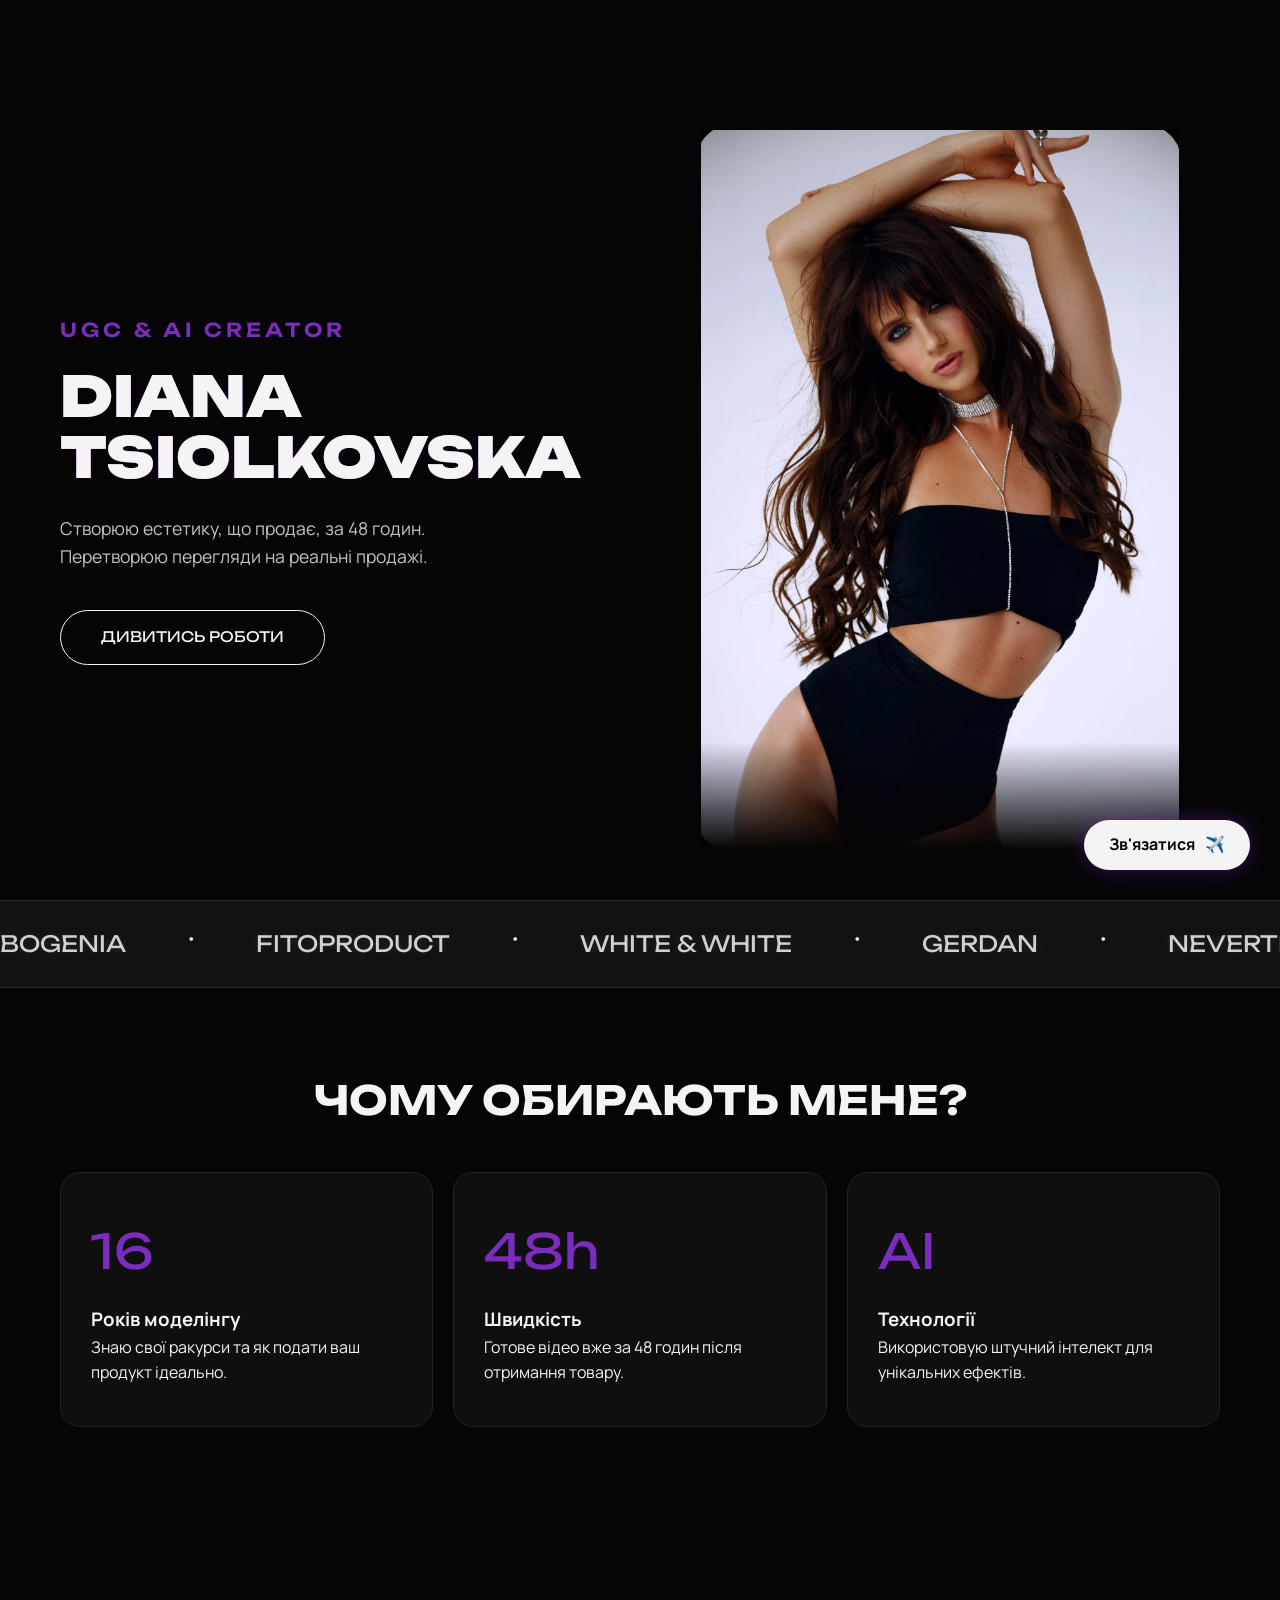
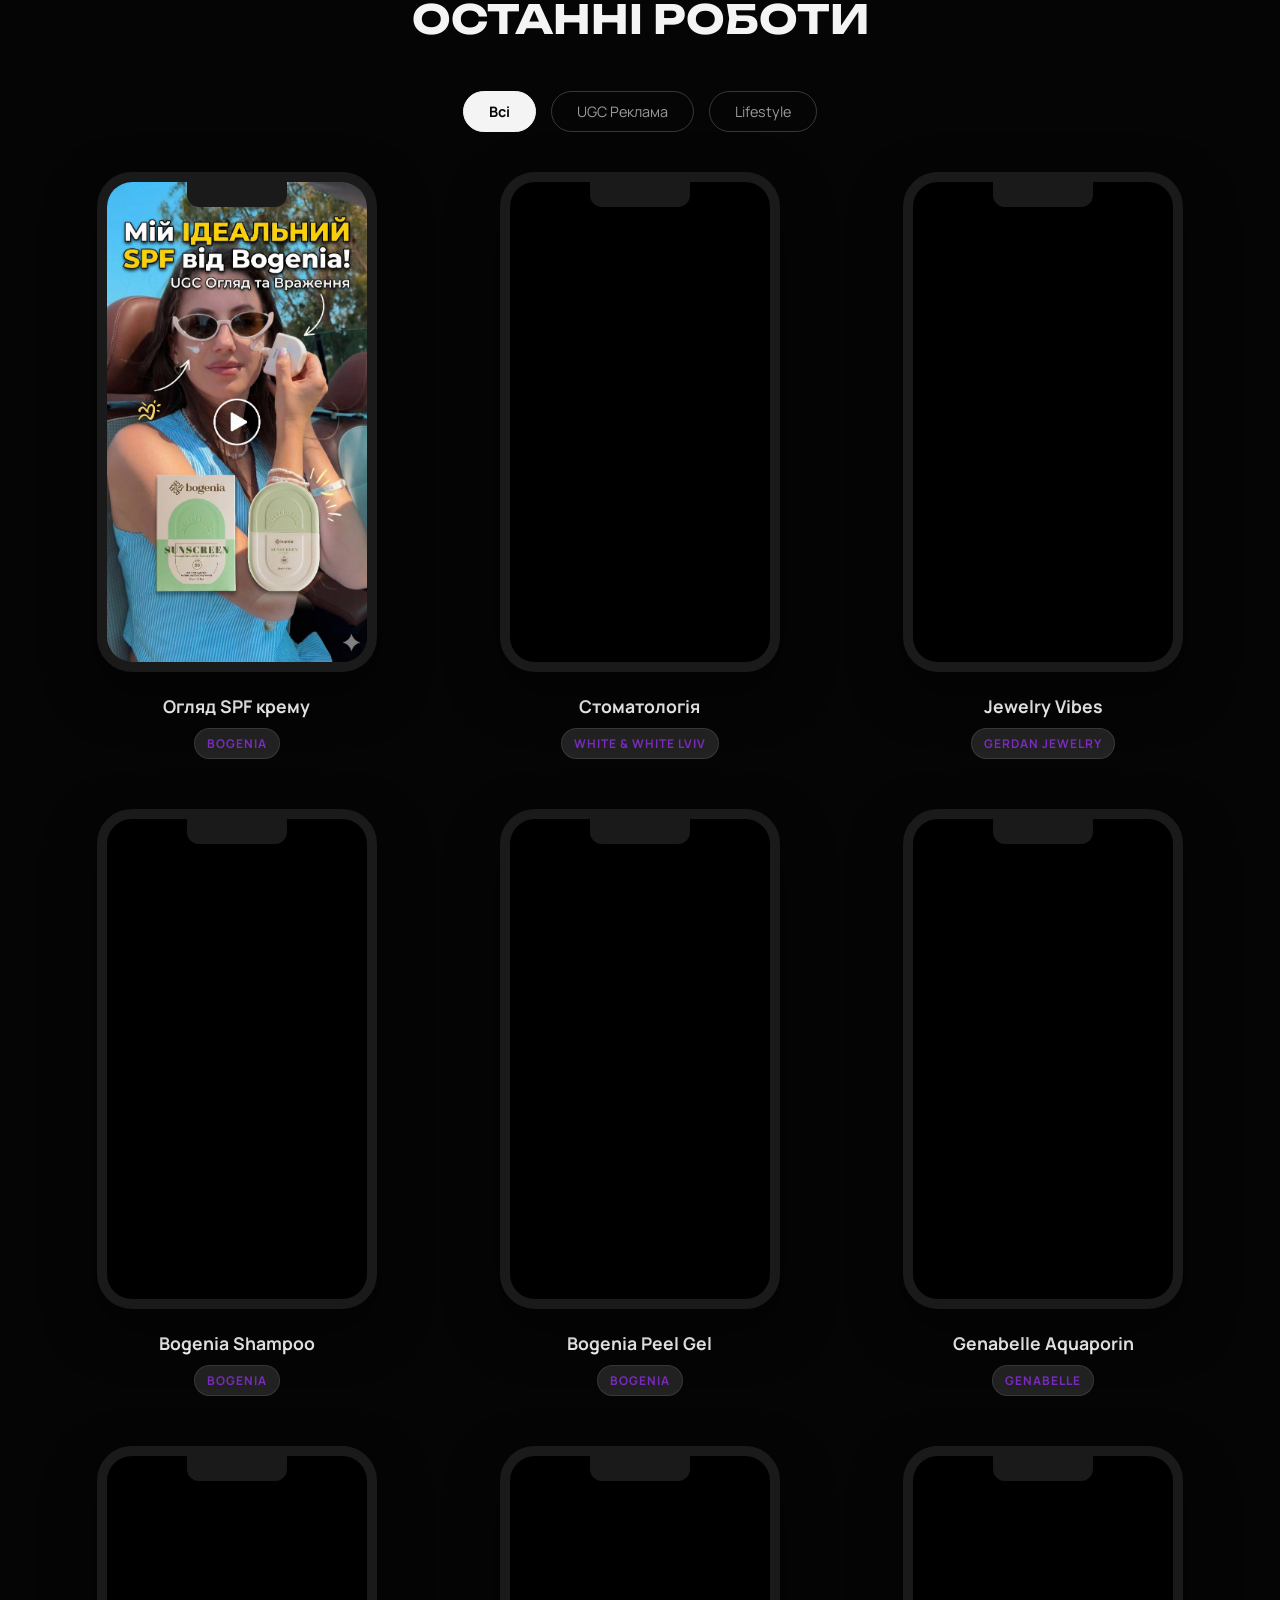
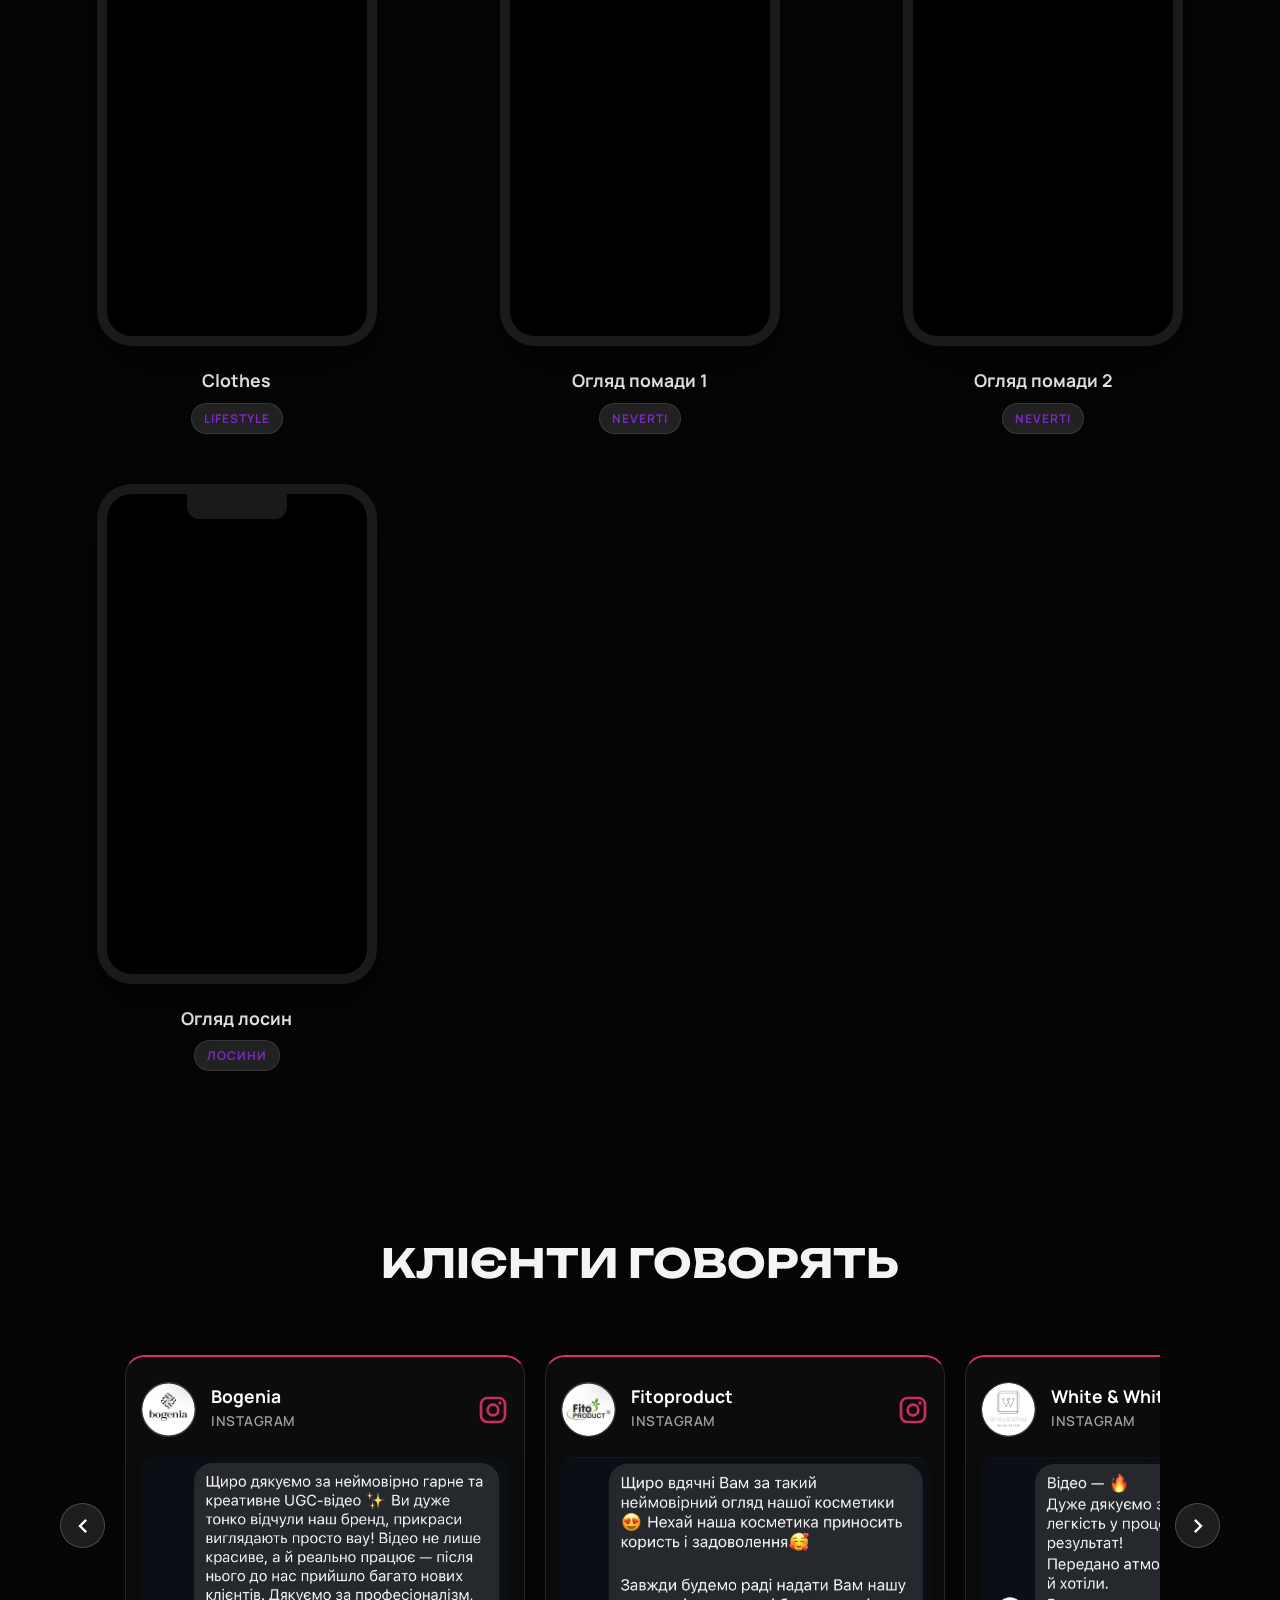
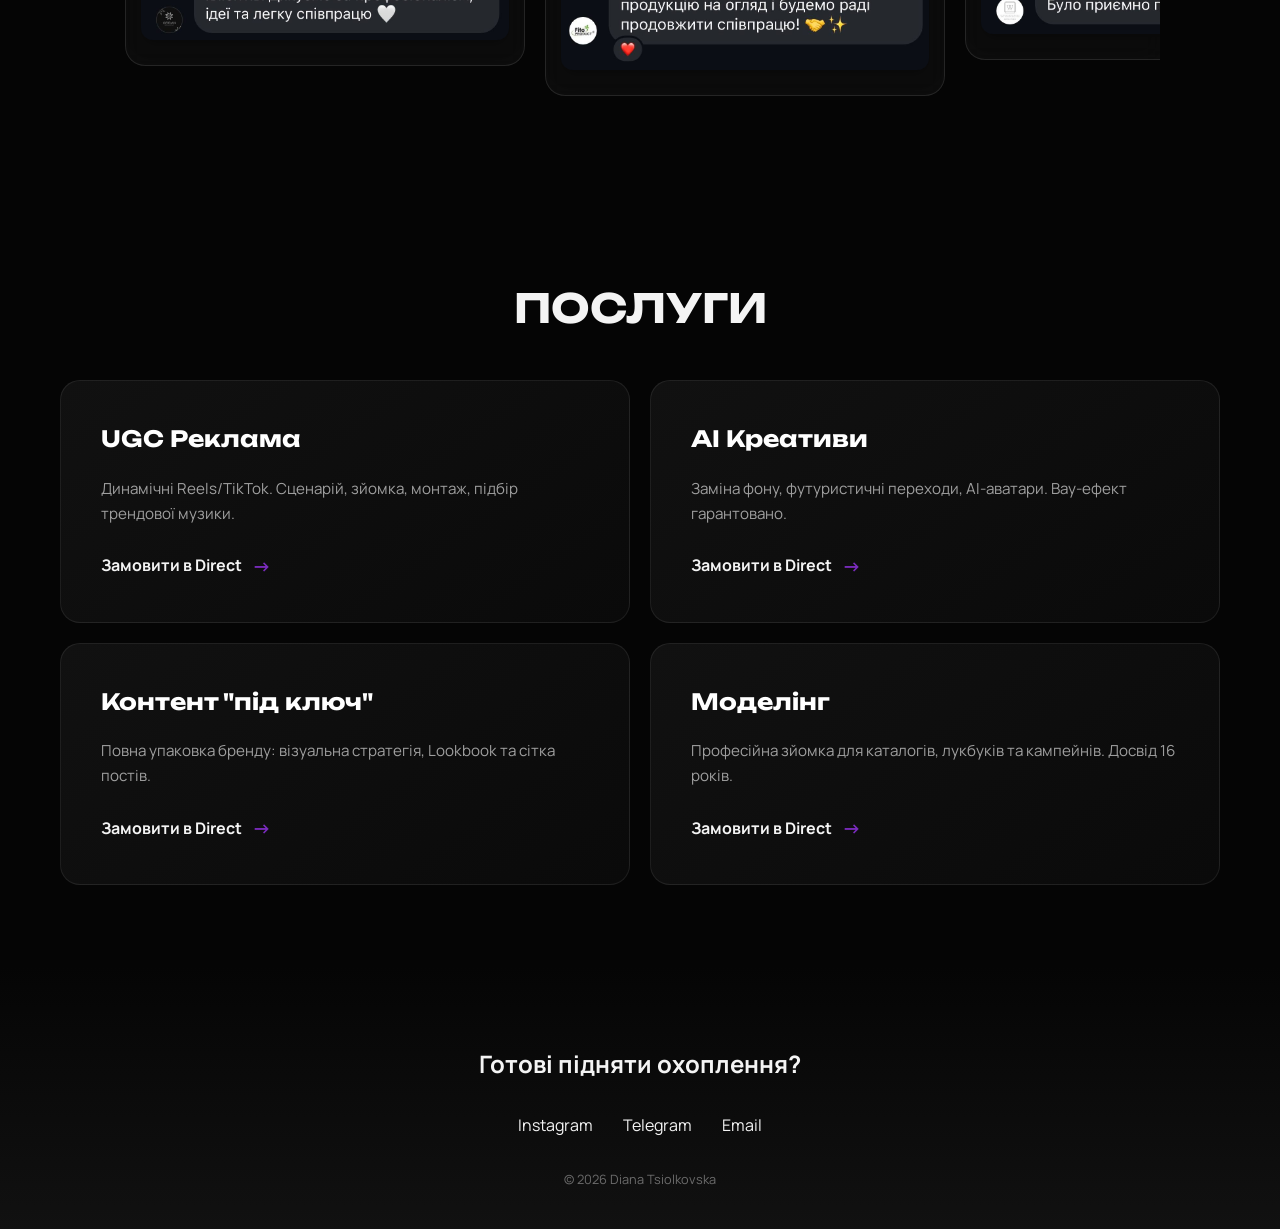
==== commit e36d4e9e: "update content" ====
--- a/index.html
+++ b/index.html
@@ -293,7 +293,7 @@
                 <div class="phone-mockup">
                     <video class="video-element"
                            src="assets/video/lifestyle/video_lifestyle_clothes.mp4"
-                           poster="assets/video/lifestyle/video_lifestyle_clothes.png"
+                           poster="assets/video/lifestyle/poster_lifestyle_clothes.png"
                            preload="metadata" loop playsinline muted></video>
                     <div class="video-controls">
                         <div class="center-play-btn paused">
@@ -327,7 +327,7 @@
                 <div class="phone-mockup">
                     <video class="video-element"
                            src="assets/video/neverti_pomady_1/video_neverti_pomady_1.mp4"
-                           poster="assets/video/neverti_pomady_1/video_neverti_pomady_1.png"
+                           poster="assets/video/neverti_pomady_1/poster_neverti_pomady_1.png"
                            preload="metadata" loop playsinline muted></video>
                     <div class="video-controls">
                         <div class="center-play-btn paused">
@@ -361,7 +361,7 @@
                 <div class="phone-mockup">
                     <video class="video-element"
                            src="assets/video/neverti_pomady_2/video_neverti_pomady_2.mp4"
-                           poster="assets/video/neverti_pomady_2/video_neverti_pomady_2.png"
+                           poster="assets/video/neverti_pomady_2/poster_neverti_pomady_2.png"
                            preload="metadata" loop playsinline muted></video>
                     <div class="video-controls">
                         <div class="center-play-btn paused">
@@ -390,6 +390,41 @@
                     <span class="client-tag">Neverti</span>
                 </div>
             </div>
+
+            <div class="portfolio-item" data-category="ugc">
+                <div class="phone-mockup">
+                    <video class="video-element"
+                           src="assets/video/losyny/video_losyny.mp4"
+                           poster="assets/video/losyny/poster_losyny.png"
+                           preload="metadata" loop playsinline muted></video>
+                    <div class="video-controls">
+                        <div class="center-play-btn paused">
+                            <span class="play-icon">
+                                <svg viewBox="0 0 24 24"><path d="M8 5v14l11-7z"/></svg>
+                            </span>
+                        </div>
+                        <div class="bottom-controls">
+                            <div class="control-row">
+                                <span style="font-size: 0.8rem; color: white;"></span>
+                                <div class="volume-container">
+                                    <button class="mute-btn" aria-label="Звук">
+                                        <svg viewBox="0 0 24 24">
+                                            <path d="M14,3.23V5.29C16.89,6.15 19,8.83 19,12C19,15.17 16.89,17.84 14,18.7V20.77C18,19.86 21,16.28 21,12C21,7.72 18,4.14 14,3.23M16.5,12C16.5,10.23 15.5,8.71 14,7.97V16C15.5,15.29 16.5,13.76 16.5,12M3,9V15H7L12,20V4L7,9H3Z"/>
+                                        </svg>
+                                    </button>
+                                    <input type="range" class="volume-slider" min="0" max="1" step="0.1" value="1">
+                                </div>
+                            </div>
+                            <input type="range" class="seek-bar" value="0" min="0" max="100">
+                        </div>
+                    </div>
+                </div>
+                <div class="video-info">
+                    <h4>Огляд лосин</h4>
+                    <span class="client-tag">Лосини</span>
+                </div>
+            </div>
+
 
         </div>
     </div>
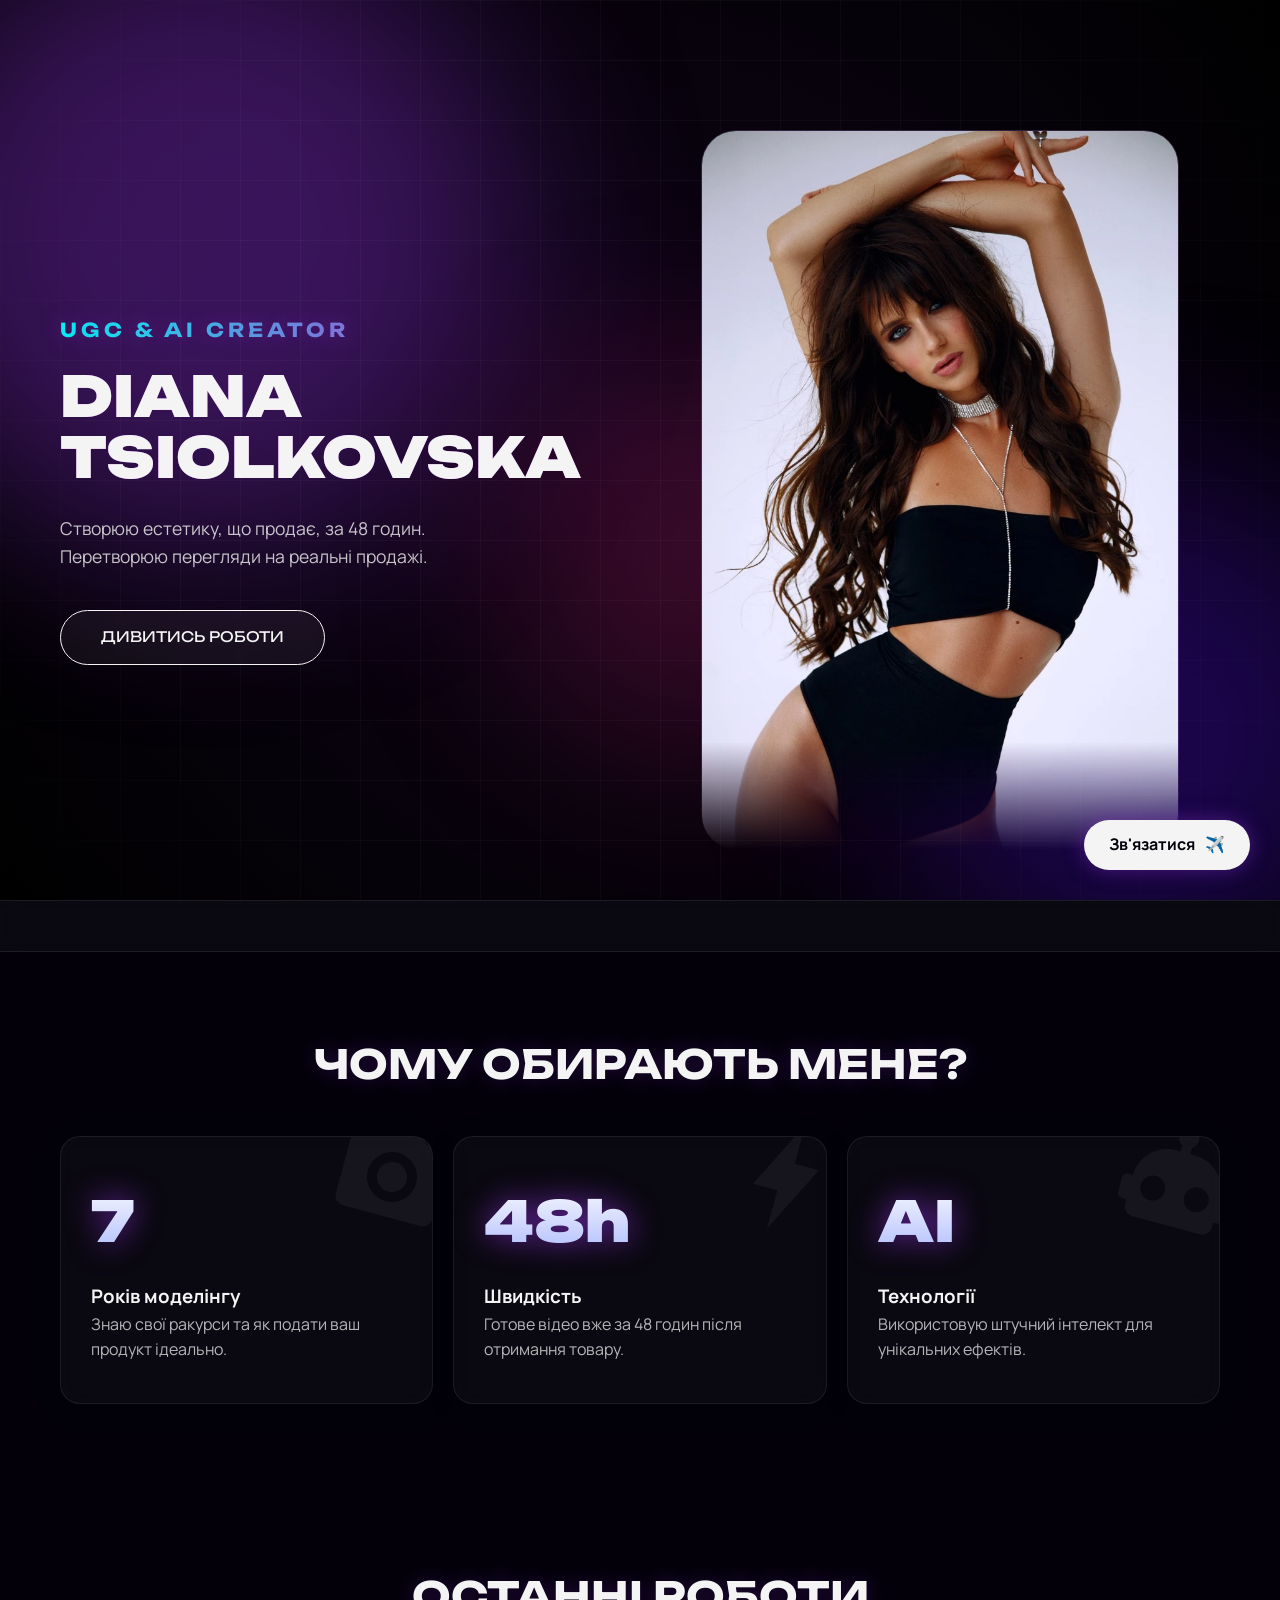
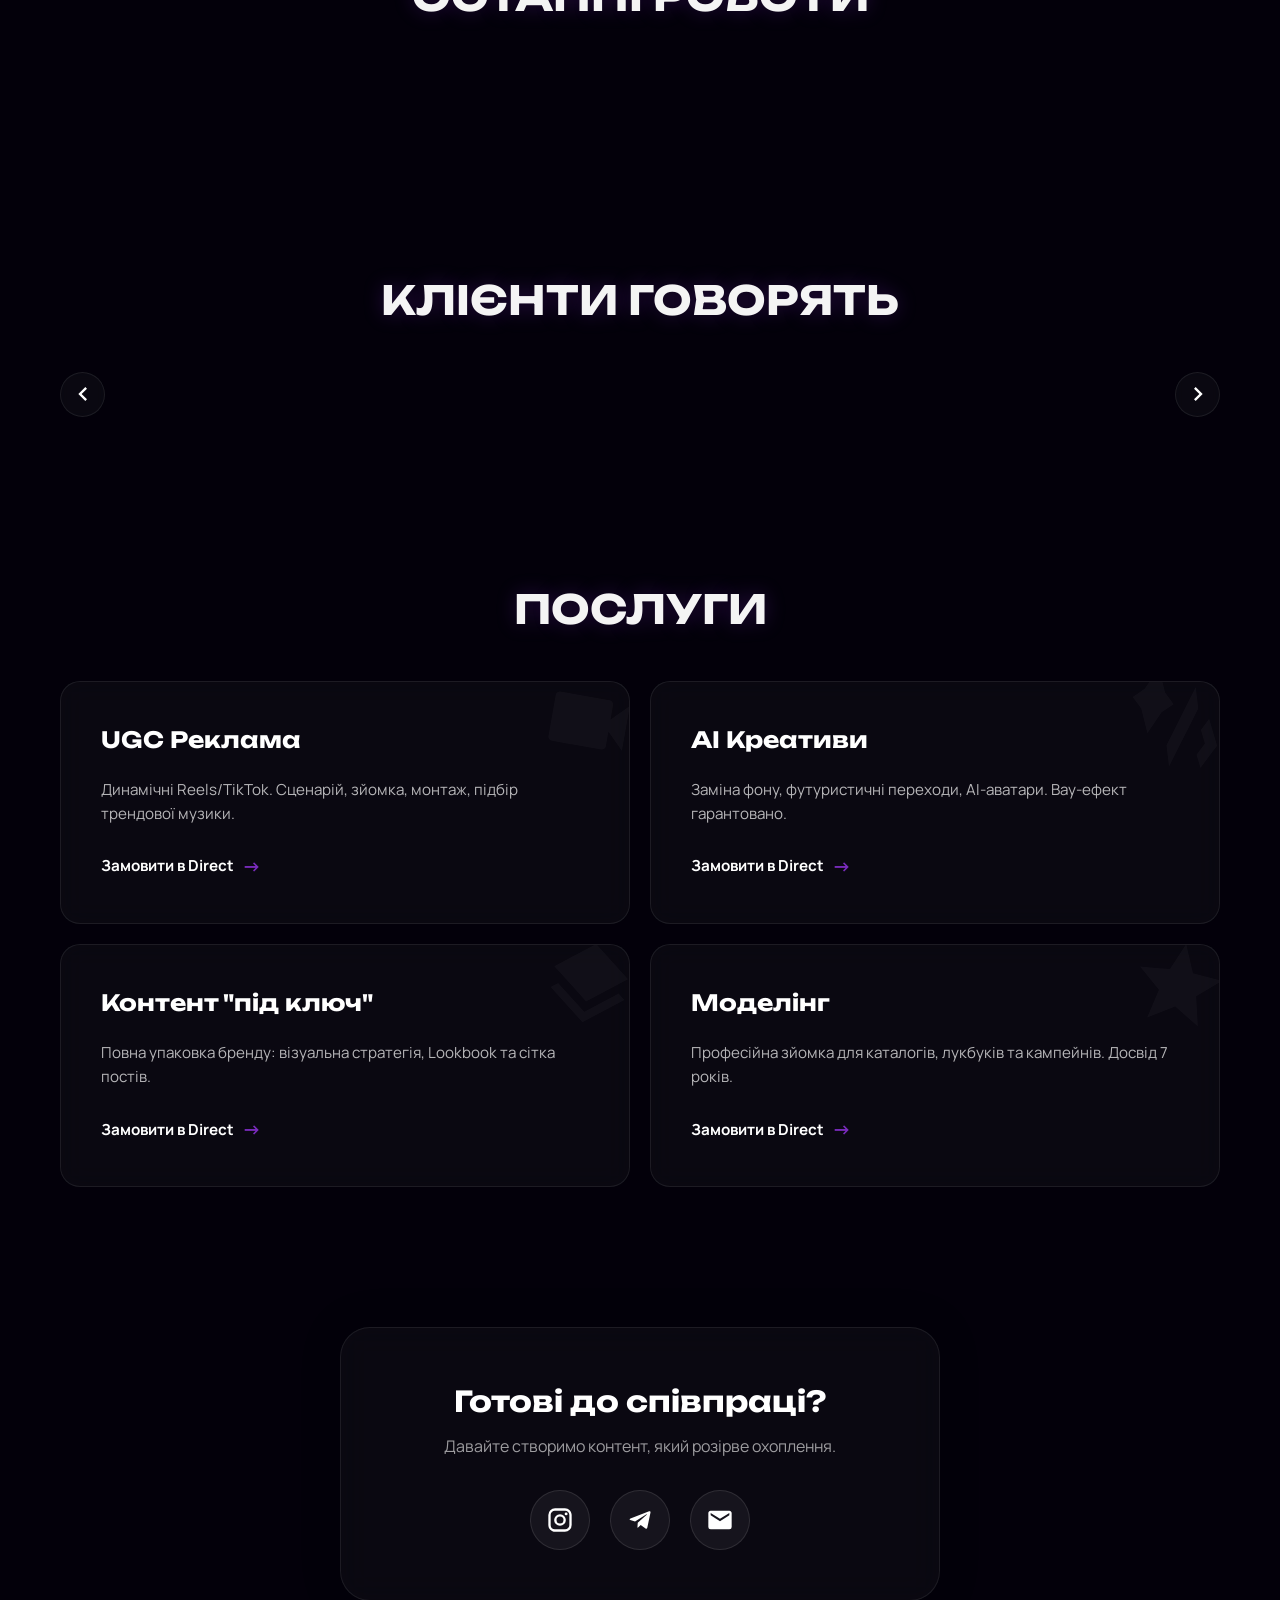
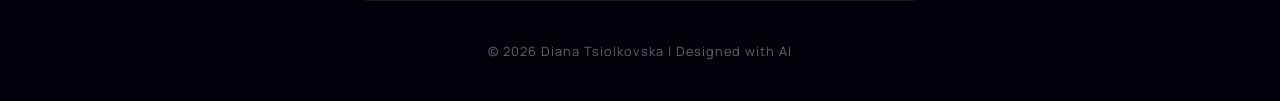
==== commit 400a6eb6: "update style" ====
--- a/index.html
+++ b/index.html
@@ -16,6 +16,13 @@
     <link rel="stylesheet" href="style.css">
 </head>
 <body>
+
+<div class="global-background">
+    <div class="gradient-orb orb-1"></div>
+    <div class="gradient-orb orb-2"></div>
+    <div class="gradient-orb orb-3"></div>
+    <div class="grid-overlay"></div>
+</div>
 
 <a href="https://www.instagram.com/diana.tsiolkovska" target="_blank" class="floating-cta">
     <span>Зв'язатися</span>
@@ -41,10 +48,6 @@
 
 <div class="marquee-section">
     <div class="marquee-content">
-        <span>Bogenia</span> • <span>Fitoproduct</span> • <span>White & White</span> •
-        <span>Gerdan</span> • <span>Neverti</span> • <span>Bogenia</span> •
-        <span>Fitoproduct</span> • <span>White & White</span> • <span>Gerdan</span> •
-        <span>Neverti</span> •
     </div>
 </div>
 
@@ -53,16 +56,27 @@
         <h2 class="section-title">Чому обирають мене?</h2>
         <div class="features-grid">
             <div class="feature-card">
-                <div class="feature-number">16</div>
+                <div class="feature-icon-bg">
+                    <svg viewBox="0 0 24 24"><path d="M4,4H7L9,2H15L17,4H20A2,2 0 0,1 22,6V18A2,2 0 0,1 20,20H4A2,2 0 0,1 2,18V6A2,2 0 0,1 4,4M12,7A5,5 0 0,0 7,12A5,5 0 0,0 12,17A5,5 0 0,0 17,12A5,5 0 0,0 12,7M12,9A3,3 0 0,1 15,12A3,3 0 0,1 12,15A3,3 0 0,1 9,12A3,3 0 0,1 12,9Z" /></svg>
+                </div>
+                <div class="feature-number">7</div>
                 <h3>Років моделінгу</h3>
                 <p>Знаю свої ракурси та як подати ваш продукт ідеально.</p>
             </div>
+
             <div class="feature-card">
+                <div class="feature-icon-bg">
+                    <svg viewBox="0 0 24 24"><path d="M11 15H6L13 1V9H18L11 23V15Z" /></svg>
+                </div>
                 <div class="feature-number">48h</div>
                 <h3>Швидкість</h3>
                 <p>Готове відео вже за 48 годин після отримання товару.</p>
             </div>
+
             <div class="feature-card">
+                <div class="feature-icon-bg">
+                    <svg viewBox="0 0 24 24"><path d="M12,2A2,2 0 0,1 14,4C14,4.74 13.6,5.39 13,5.73V7H14A7,7 0 0,1 21,14H22A1,1 0 0,1 23,15V18A1,1 0 0,1 22,19H21V20A2,2 0 0,1 19,22H5A2,2 0 0,1 3,20V19H2A1,1 0 0,1 1,18V15A1,1 0 0,1 2,14H3A7,7 0 0,1 10,7H11V5.73C10.4,5.39 10,4.74 10,4A2,2 0 0,1 12,2M7.5,13A2.5,2.5 0 0,0 5,15.5A2.5,2.5 0 0,0 7.5,18A2.5,2.5 0 0,0 10,15.5A2.5,2.5 0 0,0 7.5,13M16.5,13A2.5,2.5 0 0,0 14,15.5A2.5,2.5 0 0,0 16.5,18A2.5,2.5 0 0,0 19,15.5A2.5,2.5 0 0,0 16.5,13Z" /></svg>
+                </div>
                 <div class="feature-number">AI</div>
                 <h3>Технології</h3>
                 <p>Використовую штучний інтелект для унікальних ефектів.</p>
@@ -76,456 +90,25 @@
         <h2 class="section-title">Останні роботи</h2>
 
         <div class="portfolio-tabs">
-            <button class="tab-btn active" data-filter="all">Всі</button>
-            <button class="tab-btn" data-filter="ugc">UGC Реклама</button>
-<!--            <button class="tab-btn" data-filter="ai">AI Креативи</button>-->
-            <button class="tab-btn" data-filter="lifestyle">Lifestyle</button>
-        </div>
-
-        <div class="video-grid">
-
-            <div class="portfolio-item" data-category="ugc">
-                <div class="phone-mockup">
-                    <video class="video-element"
-                           src="assets/video/bogenia_spf/video_bogenia_spf.mp4"
-                           poster="assets/video/bogenia_spf/poster_bogenia_spf.png"
-                           preload="metadata" loop playsinline muted></video>
-
-                    <div class="video-controls">
-                        <div class="center-play-btn paused">
-                            <span class="play-icon">
-                                <svg viewBox="0 0 24 24"><path d="M8 5v14l11-7z"/></svg>
-                            </span>
-                        </div>
-                        <div class="bottom-controls">
-                            <div class="control-row">
-                                <span style="font-size: 0.8rem; color: white; opacity: 0.8;"></span>
-                                <div class="volume-container">
-                                    <button class="mute-btn" aria-label="Звук">
-                                        <svg viewBox="0 0 24 24">
-                                            <path d="M14,3.23V5.29C16.89,6.15 19,8.83 19,12C19,15.17 16.89,17.84 14,18.7V20.77C18,19.86 21,16.28 21,12C21,7.72 18,4.14 14,3.23M16.5,12C16.5,10.23 15.5,8.71 14,7.97V16C15.5,15.29 16.5,13.76 16.5,12M3,9V15H7L12,20V4L7,9H3Z"/>
-                                        </svg>
-                                    </button>
-                                    <input type="range" class="volume-slider" min="0" max="1" step="0.1" value="1">
-                                </div>
-                            </div>
-                            <input type="range" class="seek-bar" value="0" min="0" max="100" step="0.1">
-                        </div>
-                    </div>
-                </div>
-                <div class="video-info">
-                    <h4>Огляд SPF крему</h4>
-                    <span class="client-tag">Bogenia</span>
-                </div>
-            </div>
-
-            <div class="portfolio-item" data-category="ugc">
-                <div class="phone-mockup">
-                    <video class="video-element"
-                           src="assets/video/whiteandwhite/video_whiteandwhite.mp4"
-                           poster="assets/video/whiteandwhite/poster_whiteandwhite.png"
-                           preload="metadata" loop playsinline muted></video>
-                    <div class="video-controls">
-                        <div class="center-play-btn paused">
-                            <span class="play-icon">
-                                <svg viewBox="0 0 24 24"><path d="M8 5v14l11-7z"/></svg>
-                            </span>
-                        </div>
-                        <div class="bottom-controls">
-                            <div class="control-row">
-                                <span style="font-size: 0.8rem; color: white;"></span>
-                                <div class="volume-container">
-                                    <button class="mute-btn" aria-label="Звук">
-                                        <svg viewBox="0 0 24 24">
-                                            <path d="M14,3.23V5.29C16.89,6.15 19,8.83 19,12C19,15.17 16.89,17.84 14,18.7V20.77C18,19.86 21,16.28 21,12C21,7.72 18,4.14 14,3.23M16.5,12C16.5,10.23 15.5,8.71 14,7.97V16C15.5,15.29 16.5,13.76 16.5,12M3,9V15H7L12,20V4L7,9H3Z"/>
-                                        </svg>
-                                    </button>
-                                    <input type="range" class="volume-slider" min="0" max="1" step="0.1" value="1">
-                                </div>
-                            </div>
-                            <input type="range" class="seek-bar" value="0" min="0" max="100">
-                        </div>
-                    </div>
-                </div>
-                <div class="video-info">
-                    <h4>Стоматологія</h4>
-                    <span class="client-tag">White & White Lviv</span>
-                </div>
-            </div>
-
-            <div class="portfolio-item" data-category="ugc">
-                <div class="phone-mockup">
-                    <video class="video-element"
-                           src="assets/video/gerdan_robber/video_gerdan_robber.mp4"
-                           poster="assets/video/gerdan_robber/poster_gerdan_robber.png"
-                           preload="metadata" loop playsinline muted></video>
-                    <div class="video-controls">
-                        <div class="center-play-btn paused">
-                            <span class="play-icon">
-                                <svg viewBox="0 0 24 24"><path d="M8 5v14l11-7z"/></svg>
-                            </span>
-                        </div>
-                        <div class="bottom-controls">
-                            <div class="control-row">
-                                <span style="font-size: 0.8rem; color: white;"></span>
-                                <div class="volume-container">
-                                    <button class="mute-btn" aria-label="Звук">
-                                        <svg viewBox="0 0 24 24">
-                                            <path d="M14,3.23V5.29C16.89,6.15 19,8.83 19,12C19,15.17 16.89,17.84 14,18.7V20.77C18,19.86 21,16.28 21,12C21,7.72 18,4.14 14,3.23M16.5,12C16.5,10.23 15.5,8.71 14,7.97V16C15.5,15.29 16.5,13.76 16.5,12M3,9V15H7L12,20V4L7,9H3Z"/>
-                                        </svg>
-                                    </button>
-                                    <input type="range" class="volume-slider" min="0" max="1" step="0.1" value="1">
-                                </div>
-                            </div>
-                            <input type="range" class="seek-bar" value="0" min="0" max="100">
-                        </div>
-                    </div>
-                </div>
-                <div class="video-info">
-                    <h4>Jewelry Vibes</h4>
-                    <span class="client-tag">Gerdan Jewelry</span>
-                </div>
-            </div>
-
-            <div class="portfolio-item" data-category="ugc">
-                <div class="phone-mockup">
-                    <video class="video-element"
-                           src="assets/video/bogenia_shampoo/video_bogenia_shampoo.mp4"
-                           poster="assets/video/bogenia_shampoo/poster_bogenia_shampoo.png"
-                           preload="metadata" loop playsinline muted></video>
-                    <div class="video-controls">
-                        <div class="center-play-btn paused">
-                            <span class="play-icon">
-                                <svg viewBox="0 0 24 24"><path d="M8 5v14l11-7z"/></svg>
-                            </span>
-                        </div>
-                        <div class="bottom-controls">
-                            <div class="control-row">
-                                <span style="font-size: 0.8rem; color: white;"></span>
-                                <div class="volume-container">
-                                    <button class="mute-btn" aria-label="Звук">
-                                        <svg viewBox="0 0 24 24">
-                                            <path d="M14,3.23V5.29C16.89,6.15 19,8.83 19,12C19,15.17 16.89,17.84 14,18.7V20.77C18,19.86 21,16.28 21,12C21,7.72 18,4.14 14,3.23M16.5,12C16.5,10.23 15.5,8.71 14,7.97V16C15.5,15.29 16.5,13.76 16.5,12M3,9V15H7L12,20V4L7,9H3Z"/>
-                                        </svg>
-                                    </button>
-                                    <input type="range" class="volume-slider" min="0" max="1" step="0.1" value="1">
-                                </div>
-                            </div>
-                            <input type="range" class="seek-bar" value="0" min="0" max="100">
-                        </div>
-                    </div>
-                </div>
-                <div class="video-info">
-                    <h4>Bogenia Shampoo</h4>
-                    <span class="client-tag">Bogenia</span>
-                </div>
-            </div>
-
-            <div class="portfolio-item" data-category="ugc">
-                <div class="phone-mockup">
-                    <video class="video-element"
-                           src="assets/video/bogenia_peel_gel/video_bogenia_peel_gel.mp4"
-                           poster="assets/video/bogenia_peel_gel/poster_bogenia_peel_gel.png"
-                           preload="metadata" loop playsinline muted></video>
-                    <div class="video-controls">
-                        <div class="center-play-btn paused">
-                            <span class="play-icon">
-                                <svg viewBox="0 0 24 24"><path d="M8 5v14l11-7z"/></svg>
-                            </span>
-                        </div>
-                        <div class="bottom-controls">
-                            <div class="control-row">
-                                <span style="font-size: 0.8rem; color: white;"></span>
-                                <div class="volume-container">
-                                    <button class="mute-btn" aria-label="Звук">
-                                        <svg viewBox="0 0 24 24">
-                                            <path d="M14,3.23V5.29C16.89,6.15 19,8.83 19,12C19,15.17 16.89,17.84 14,18.7V20.77C18,19.86 21,16.28 21,12C21,7.72 18,4.14 14,3.23M16.5,12C16.5,10.23 15.5,8.71 14,7.97V16C15.5,15.29 16.5,13.76 16.5,12M3,9V15H7L12,20V4L7,9H3Z"/>
-                                        </svg>
-                                    </button>
-                                    <input type="range" class="volume-slider" min="0" max="1" step="0.1" value="1">
-                                </div>
-                            </div>
-                            <input type="range" class="seek-bar" value="0" min="0" max="100">
-                        </div>
-                    </div>
-                </div>
-                <div class="video-info">
-                    <h4>Bogenia Peel Gel</h4>
-                    <span class="client-tag">Bogenia</span>
-                </div>
-            </div>
-
-            <div class="portfolio-item" data-category="ugc">
-                <div class="phone-mockup">
-                    <video class="video-element"
-                           src="assets/video/genabelle_3_in_1/video_genabelle_3_in_1.mp4"
-                           poster="assets/video/genabelle_3_in_1/poster_genabelle_3_in_1.png"
-                           preload="metadata" loop playsinline muted></video>
-                    <div class="video-controls">
-                        <div class="center-play-btn paused">
-                            <span class="play-icon">
-                                <svg viewBox="0 0 24 24"><path d="M8 5v14l11-7z"/></svg>
-                            </span>
-                        </div>
-                        <div class="bottom-controls">
-                            <div class="control-row">
-                                <span style="font-size: 0.8rem; color: white;"></span>
-                                <div class="volume-container">
-                                    <button class="mute-btn" aria-label="Звук">
-                                        <svg viewBox="0 0 24 24">
-                                            <path d="M14,3.23V5.29C16.89,6.15 19,8.83 19,12C19,15.17 16.89,17.84 14,18.7V20.77C18,19.86 21,16.28 21,12C21,7.72 18,4.14 14,3.23M16.5,12C16.5,10.23 15.5,8.71 14,7.97V16C15.5,15.29 16.5,13.76 16.5,12M3,9V15H7L12,20V4L7,9H3Z"/>
-                                        </svg>
-                                    </button>
-                                    <input type="range" class="volume-slider" min="0" max="1" step="0.1" value="1">
-                                </div>
-                            </div>
-                            <input type="range" class="seek-bar" value="0" min="0" max="100">
-                        </div>
-                    </div>
-                </div>
-                <div class="video-info">
-                    <h4>Genabelle Aquaporin</h4>
-                    <span class="client-tag">Genabelle</span>
-                </div>
-            </div>
-
-            <div class="portfolio-item" data-category="lifestyle">
-                <div class="phone-mockup">
-                    <video class="video-element"
-                           src="assets/video/lifestyle/video_lifestyle_clothes.mp4"
-                           poster="assets/video/lifestyle/poster_lifestyle_clothes.png"
-                           preload="metadata" loop playsinline muted></video>
-                    <div class="video-controls">
-                        <div class="center-play-btn paused">
-                            <span class="play-icon">
-                                <svg viewBox="0 0 24 24"><path d="M8 5v14l11-7z"/></svg>
-                            </span>
-                        </div>
-                        <div class="bottom-controls">
-                            <div class="control-row">
-                                <span style="font-size: 0.8rem; color: white;"></span>
-                                <div class="volume-container">
-                                    <button class="mute-btn" aria-label="Звук">
-                                        <svg viewBox="0 0 24 24">
-                                            <path d="M14,3.23V5.29C16.89,6.15 19,8.83 19,12C19,15.17 16.89,17.84 14,18.7V20.77C18,19.86 21,16.28 21,12C21,7.72 18,4.14 14,3.23M16.5,12C16.5,10.23 15.5,8.71 14,7.97V16C15.5,15.29 16.5,13.76 16.5,12M3,9V15H7L12,20V4L7,9H3Z"/>
-                                        </svg>
-                                    </button>
-                                    <input type="range" class="volume-slider" min="0" max="1" step="0.1" value="1">
-                                </div>
-                            </div>
-                            <input type="range" class="seek-bar" value="0" min="0" max="100">
-                        </div>
-                    </div>
-                </div>
-                <div class="video-info">
-                    <h4>Clothes</h4>
-                    <span class="client-tag">Lifestyle</span>
-                </div>
-            </div>
-
-            <div class="portfolio-item" data-category="ugc">
-                <div class="phone-mockup">
-                    <video class="video-element"
-                           src="assets/video/neverti_pomady_1/video_neverti_pomady_1.mp4"
-                           poster="assets/video/neverti_pomady_1/poster_neverti_pomady_1.png"
-                           preload="metadata" loop playsinline muted></video>
-                    <div class="video-controls">
-                        <div class="center-play-btn paused">
-                            <span class="play-icon">
-                                <svg viewBox="0 0 24 24"><path d="M8 5v14l11-7z"/></svg>
-                            </span>
-                        </div>
-                        <div class="bottom-controls">
-                            <div class="control-row">
-                                <span style="font-size: 0.8rem; color: white;"></span>
-                                <div class="volume-container">
-                                    <button class="mute-btn" aria-label="Звук">
-                                        <svg viewBox="0 0 24 24">
-                                            <path d="M14,3.23V5.29C16.89,6.15 19,8.83 19,12C19,15.17 16.89,17.84 14,18.7V20.77C18,19.86 21,16.28 21,12C21,7.72 18,4.14 14,3.23M16.5,12C16.5,10.23 15.5,8.71 14,7.97V16C15.5,15.29 16.5,13.76 16.5,12M3,9V15H7L12,20V4L7,9H3Z"/>
-                                        </svg>
-                                    </button>
-                                    <input type="range" class="volume-slider" min="0" max="1" step="0.1" value="1">
-                                </div>
-                            </div>
-                            <input type="range" class="seek-bar" value="0" min="0" max="100">
-                        </div>
-                    </div>
-                </div>
-                <div class="video-info">
-                    <h4>Огляд помади 1</h4>
-                    <span class="client-tag">Neverti</span>
-                </div>
-            </div>
-
-            <div class="portfolio-item" data-category="ugc">
-                <div class="phone-mockup">
-                    <video class="video-element"
-                           src="assets/video/neverti_pomady_2/video_neverti_pomady_2.mp4"
-                           poster="assets/video/neverti_pomady_2/poster_neverti_pomady_2.png"
-                           preload="metadata" loop playsinline muted></video>
-                    <div class="video-controls">
-                        <div class="center-play-btn paused">
-                            <span class="play-icon">
-                                <svg viewBox="0 0 24 24"><path d="M8 5v14l11-7z"/></svg>
-                            </span>
-                        </div>
-                        <div class="bottom-controls">
-                            <div class="control-row">
-                                <span style="font-size: 0.8rem; color: white;"></span>
-                                <div class="volume-container">
-                                    <button class="mute-btn" aria-label="Звук">
-                                        <svg viewBox="0 0 24 24">
-                                            <path d="M14,3.23V5.29C16.89,6.15 19,8.83 19,12C19,15.17 16.89,17.84 14,18.7V20.77C18,19.86 21,16.28 21,12C21,7.72 18,4.14 14,3.23M16.5,12C16.5,10.23 15.5,8.71 14,7.97V16C15.5,15.29 16.5,13.76 16.5,12M3,9V15H7L12,20V4L7,9H3Z"/>
-                                        </svg>
-                                    </button>
-                                    <input type="range" class="volume-slider" min="0" max="1" step="0.1" value="1">
-                                </div>
-                            </div>
-                            <input type="range" class="seek-bar" value="0" min="0" max="100">
-                        </div>
-                    </div>
-                </div>
-                <div class="video-info">
-                    <h4>Огляд помади 2</h4>
-                    <span class="client-tag">Neverti</span>
-                </div>
-            </div>
-
-            <div class="portfolio-item" data-category="ugc">
-                <div class="phone-mockup">
-                    <video class="video-element"
-                           src="assets/video/losyny/video_losyny.mp4"
-                           poster="assets/video/losyny/poster_losyny.png"
-                           preload="metadata" loop playsinline muted></video>
-                    <div class="video-controls">
-                        <div class="center-play-btn paused">
-                            <span class="play-icon">
-                                <svg viewBox="0 0 24 24"><path d="M8 5v14l11-7z"/></svg>
-                            </span>
-                        </div>
-                        <div class="bottom-controls">
-                            <div class="control-row">
-                                <span style="font-size: 0.8rem; color: white;"></span>
-                                <div class="volume-container">
-                                    <button class="mute-btn" aria-label="Звук">
-                                        <svg viewBox="0 0 24 24">
-                                            <path d="M14,3.23V5.29C16.89,6.15 19,8.83 19,12C19,15.17 16.89,17.84 14,18.7V20.77C18,19.86 21,16.28 21,12C21,7.72 18,4.14 14,3.23M16.5,12C16.5,10.23 15.5,8.71 14,7.97V16C15.5,15.29 16.5,13.76 16.5,12M3,9V15H7L12,20V4L7,9H3Z"/>
-                                        </svg>
-                                    </button>
-                                    <input type="range" class="volume-slider" min="0" max="1" step="0.1" value="1">
-                                </div>
-                            </div>
-                            <input type="range" class="seek-bar" value="0" min="0" max="100">
-                        </div>
-                    </div>
-                </div>
-                <div class="video-info">
-                    <h4>Огляд лосин</h4>
-                    <span class="client-tag">Лосини</span>
-                </div>
-            </div>
-
-
-        </div>
+        </div>
+
+        <div class="video-grid"></div>
     </div>
 </section>
 
 <section id="reviews" class="section">
     <div class="container">
         <h2 class="section-title">Клієнти говорять</h2>
-
         <div class="reviews-wrapper-relative">
-
             <button class="slider-arrow prev-arrow" aria-label="Назад">
-                <svg viewBox="0 0 24 24">
-                    <path d="M15.41,16.58L10.83,12L15.41,7.41L14,6L8,12L14,18L15.41,16.58Z"/>
-                </svg>
+                <svg viewBox="0 0 24 24"><path d="M15.41,16.58L10.83,12L15.41,7.41L14,6L8,12L14,18L15.41,16.58Z"/></svg>
             </button>
 
-            <div class="reviews-slider">
-
-                <div class="review-card instagram">
-                    <div class="card-header">
-                        <div class="brand-info">
-                            <img src="assets/logos/logo_bogenia.png" alt="Bogenia Logo" class="brand-logo">
-                            <div class="brand-text">
-                                <span class="brand-name">Bogenia</span>
-                                <span class="platform-name">Instagram</span>
-                            </div>
-                        </div>
-                        <svg class="platform-icon" viewBox="0 0 24 24">
-                            <path d="M7.8,2H16.2C19.4,2 22,4.6 22,7.8V16.2A5.8,5.8 0 0,1 16.2,22H7.8C4.6,22 2,19.4 2,16.2V7.8A5.8,5.8 0 0,1 7.8,2M7.6,4A3.6,3.6 0 0,0 4,7.6V16.4C4,18.39 5.61,20 7.6,20H16.4A3.6,3.6 0 0,0 20,16.4V7.6C20,5.61 18.39,4 16.4,4H7.6M17.25,5.5A1.25,1.25 0 0,1 18.5,6.75A1.25,1.25 0 0,1 17.25,8A1.25,1.25 0 0,1 16,6.75A1.25,1.25 0 0,1 17.25,5.5M12,7A5,5 0 0,1 17,12A5,5 0 0,1 12,17A5,5 0 0,1 7,12A5,5 0 0,1 12,7M12,9A3,3 0 0,0 9,12A3,3 0 0,0 12,15A3,3 0 0,0 15,12A3,3 0 0,0 12,9Z"/>
-                        </svg>
-                    </div>
-                    <div class="review-image-container">
-                        <img src="assets/reviews/review_bogenia.png" alt="Bogenia Review" class="review-img">
-                    </div>
-                </div>
-
-                <div class="review-card instagram">
-                    <div class="card-header">
-                        <div class="brand-info">
-                            <img src="assets/logos/logo_fitoproduct.png" alt="Fitoproduct Logo" class="brand-logo">
-                            <div class="brand-text">
-                                <span class="brand-name">Fitoproduct</span>
-                                <span class="platform-name">Instagram</span>
-                            </div>
-                        </div>
-                        <svg class="platform-icon" viewBox="0 0 24 24">
-                            <path d="M7.8,2H16.2C19.4,2 22,4.6 22,7.8V16.2A5.8,5.8 0 0,1 16.2,22H7.8C4.6,22 2,19.4 2,16.2V7.8A5.8,5.8 0 0,1 7.8,2M7.6,4A3.6,3.6 0 0,0 4,7.6V16.4C4,18.39 5.61,20 7.6,20H16.4A3.6,3.6 0 0,0 20,16.4V7.6C20,5.61 18.39,4 16.4,4H7.6M17.25,5.5A1.25,1.25 0 0,1 18.5,6.75A1.25,1.25 0 0,1 17.25,8A1.25,1.25 0 0,1 16,6.75A1.25,1.25 0 0,1 17.25,5.5M12,7A5,5 0 0,1 17,12A5,5 0 0,1 12,17A5,5 0 0,1 7,12A5,5 0 0,1 12,7M12,9A3,3 0 0,0 9,12A3,3 0 0,0 12,15A3,3 0 0,0 15,12A3,3 0 0,0 12,9Z"/>
-                        </svg>
-                    </div>
-                    <div class="review-image-container">
-                        <img src="assets/reviews/review_fitoproduct.png" alt="Fitoproduct Review" class="review-img">
-                    </div>
-                </div>
-
-                <div class="review-card instagram">
-                    <div class="card-header">
-                        <div class="brand-info">
-                            <img src="assets/logos/logo_whiteandwhite.png" alt="White and White Logo"
-                                 class="brand-logo">
-                            <div class="brand-text">
-                                <span class="brand-name">White & White</span>
-                                <span class="platform-name">Instagram</span>
-                            </div>
-                        </div>
-                        <svg class="platform-icon" viewBox="0 0 24 24">
-                            <path d="M7.8,2H16.2C19.4,2 22,4.6 22,7.8V16.2A5.8,5.8 0 0,1 16.2,22H7.8C4.6,22 2,19.4 2,16.2V7.8A5.8,5.8 0 0,1 7.8,2M7.6,4A3.6,3.6 0 0,0 4,7.6V16.4C4,18.39 5.61,20 7.6,20H16.4A3.6,3.6 0 0,0 20,16.4V7.6C20,5.61 18.39,4 16.4,4H7.6M17.25,5.5A1.25,1.25 0 0,1 18.5,6.75A1.25,1.25 0 0,1 17.25,8A1.25,1.25 0 0,1 16,6.75A1.25,1.25 0 0,1 17.25,5.5M12,7A5,5 0 0,1 17,12A5,5 0 0,1 12,17A5,5 0 0,1 7,12A5,5 0 0,1 12,7M12,9A3,3 0 0,0 9,12A3,3 0 0,0 12,15A3,3 0 0,0 15,12A3,3 0 0,0 12,9Z"/>
-                        </svg>
-                    </div>
-                    <div class="review-image-container">
-                        <img src="assets/reviews/review_whiteandwhite.png" alt="White and White Review"
-                             class="review-img">
-                    </div>
-                </div>
-
-                <div class="review-card instagram">
-                    <div class="card-header">
-                        <div class="brand-info">
-                            <img src="assets/logos/logo_gerdan.png" alt="Gerdan Logo" class="brand-logo">
-                            <div class="brand-text">
-                                <span class="brand-name">Gerdan Jewelry</span>
-                                <span class="platform-name">Instagram</span>
-                            </div>
-                        </div>
-                        <svg class="platform-icon" viewBox="0 0 24 24">
-                            <path d="M7.8,2H16.2C19.4,2 22,4.6 22,7.8V16.2A5.8,5.8 0 0,1 16.2,22H7.8C4.6,22 2,19.4 2,16.2V7.8A5.8,5.8 0 0,1 7.8,2M7.6,4A3.6,3.6 0 0,0 4,7.6V16.4C4,18.39 5.61,20 7.6,20H16.4A3.6,3.6 0 0,0 20,16.4V7.6C20,5.61 18.39,4 16.4,4H7.6M17.25,5.5A1.25,1.25 0 0,1 18.5,6.75A1.25,1.25 0 0,1 17.25,8A1.25,1.25 0 0,1 16,6.75A1.25,1.25 0 0,1 17.25,5.5M12,7A5,5 0 0,1 17,12A5,5 0 0,1 12,17A5,5 0 0,1 7,12A5,5 0 0,1 12,7M12,9A3,3 0 0,0 9,12A3,3 0 0,0 12,15A3,3 0 0,0 15,12A3,3 0 0,0 12,9Z"/>
-                        </svg>
-                    </div>
-                    <div class="review-image-container">
-                        <img src="assets/reviews/review_gerdan.png" alt="Gerdan Review" class="review-img">
-                    </div>
-                </div>
-
-            </div>
+            <div class="reviews-slider"></div>
 
             <button class="slider-arrow next-arrow" aria-label="Вперед">
-                <svg viewBox="0 0 24 24">
-                    <path d="M8.59,16.58L13.17,12L8.59,7.41L10,6L16,12L10,18L8.59,16.58Z"/>
-                </svg>
+                <svg viewBox="0 0 24 24"><path d="M8.59,16.58L13.17,12L8.59,7.41L10,6L16,12L10,18L8.59,16.58Z"/></svg>
             </button>
-
         </div>
     </div>
 </section>
@@ -535,39 +118,53 @@
         <h2 class="section-title">Послуги</h2>
         <div class="services-grid">
             <div class="service-card">
+                <div class="service-icon-bg">
+                    <svg viewBox="0 0 24 24"><path d="M17,10.5V7A1,1 0 0,0 16,6H4A1,1 0 0,0 3,7V17A1,1 0 0,0 4,18H16A1,1 0 0,0 17,17V13.5L21,17.5V6.5L17,10.5Z" /></svg>
+                </div>
                 <div>
                     <h3 class="service-title">UGC Реклама</h3>
-                    <p class="service-desc">Динамічні Reels/TikTok. Сценарій, зйомка, монтаж, підбір трендової
-                        музики.</p>
-                </div>
-                <a href="https://instagram.com/diana.tsiolkovska" target="_blank" class="service-btn">
-                    Замовити в Direct <span class="arrow-icon">→</span>
-                </a>
-            </div>
-            <div class="service-card">
+                    <p class="service-desc">Динамічні Reels/TikTok. Сценарій, зйомка, монтаж, підбір трендової музики.</p>
+                </div>
+                <a href="https://ig.me/m/diana.tsiolkovska" target="_blank" class="service-btn">
+                    Замовити в Direct <span class="arrow-icon">→</span>
+                </a>
+            </div>
+
+            <div class="service-card">
+                <div class="service-icon-bg">
+                    <svg viewBox="0 0 24 24"><path d="M7.5,5.6L5,0L2.5,5.6L0,8L2.5,10.4L5,16L7.5,10.4L10,8L7.5,5.6M19,16L17.5,19L19,22L20.5,19L22,16L20.5,13L19,10L17.5,13L19,16M13,8L11.5,13L10,18L11.5,23L13,18L14.5,13L16,8L14.5,3L13,8Z" /></svg>
+                </div>
                 <div>
                     <h3 class="service-title">AI Креативи</h3>
                     <p class="service-desc">Заміна фону, футуристичні переходи, AI-аватари. Вау-ефект гарантовано.</p>
                 </div>
-                <a href="https://instagram.com/diana.tsiolkovska" target="_blank" class="service-btn">
-                    Замовити в Direct <span class="arrow-icon">→</span>
-                </a>
-            </div>
-            <div class="service-card">
+                <a href="https://ig.me/m/diana.tsiolkovska" target="_blank" class="service-btn">
+                    Замовити в Direct <span class="arrow-icon">→</span>
+                </a>
+            </div>
+
+            <div class="service-card">
+                <div class="service-icon-bg">
+                    <svg viewBox="0 0 24 24"><path d="M12,16L19.36,10.27L21,9L12,2L3,9L4.63,10.27M12,18.54L4.62,12.81L3,14.07L12,21.07L21,14.07L19.37,12.8L12,18.54Z" /></svg>
+                </div>
                 <div>
                     <h3 class="service-title">Контент "під ключ"</h3>
                     <p class="service-desc">Повна упаковка бренду: візуальна стратегія, Lookbook та сітка постів.</p>
                 </div>
-                <a href="https://instagram.com/diana.tsiolkovska" target="_blank" class="service-btn">
-                    Замовити в Direct <span class="arrow-icon">→</span>
-                </a>
-            </div>
-            <div class="service-card">
+                <a href="https://ig.me/m/diana.tsiolkovska" target="_blank" class="service-btn">
+                    Замовити в Direct <span class="arrow-icon">→</span>
+                </a>
+            </div>
+
+            <div class="service-card">
+                <div class="service-icon-bg">
+                    <svg viewBox="0 0 24 24"><path d="M12,17.27L18.18,21L16.54,13.97L22,9.24L14.81,8.62L12,2L9.19,8.62L2,9.24L7.45,13.97L5.82,21L12,17.27Z" /></svg>
+                </div>
                 <div>
                     <h3 class="service-title">Моделінг</h3>
-                    <p class="service-desc">Професійна зйомка для каталогів, лукбуків та кампейнів. Досвід 16 років.</p>
-                </div>
-                <a href="https://instagram.com/diana.tsiolkovska" target="_blank" class="service-btn">
+                    <p class="service-desc">Професійна зйомка для каталогів, лукбуків та кампейнів. Досвід 7 років.</p>
+                </div>
+                <a href="https://ig.me/m/diana.tsiolkovska" target="_blank" class="service-btn">
                     Замовити в Direct <span class="arrow-icon">→</span>
                 </a>
             </div>
@@ -577,13 +174,27 @@
 
 <footer class="footer">
     <div class="container">
-        <h2>Готові підняти охоплення?</h2>
-        <div class="social-links">
-            <a href="https://instagram.com/diana.tsiolkovska" target="_blank">Instagram</a>
-            <a href="https://t.me/your_telegram" target="_blank">Telegram</a>
-            <a href="mailto:email@example.com">Email</a>
-        </div>
-        <p class="copyright">© 2026 Diana Tsiolkovska</p>
+
+        <div class="footer-cta-card">
+            <h2 class="footer-title">Готові до співпраці?</h2>
+            <p class="footer-desc">Давайте створимо контент, який розірве охоплення.</p>
+
+            <div class="social-buttons">
+                <a href="https://instagram.com/diana.tsiolkovska" target="_blank" class="social-btn insta" aria-label="Instagram">
+                    <svg viewBox="0 0 24 24"><path d="M7.8,2H16.2C19.4,2 22,4.6 22,7.8V16.2A5.8,5.8 0 0,1 16.2,22H7.8C4.6,22 2,19.4 2,16.2V7.8A5.8,5.8 0 0,1 7.8,2M7.6,4A3.6,3.6 0 0,0 4,7.6V16.4C4,18.39 5.61,20 7.6,20H16.4A3.6,3.6 0 0,0 20,16.4V7.6C20,5.61 18.39,4 16.4,4H7.6M17.25,5.5A1.25,1.25 0 0,1 18.5,6.75A1.25,1.25 0 0,1 17.25,8A1.25,1.25 0 0,1 16,6.75A1.25,1.25 0 0,1 17.25,5.5M12,7A5,5 0 0,1 17,12A5,5 0 0,1 12,17A5,5 0 0,1 7,12A5,5 0 0,1 12,7M12,9A3,3 0 0,0 9,12A3,3 0 0,0 12,15A3,3 0 0,0 15,12A3,3 0 0,0 12,9Z" /></svg>
+                </a>
+
+                <a href="https://t.me/diana_ugc" target="_blank" class="social-btn tg" aria-label="Telegram">
+                    <svg viewBox="0 0 24 24"><path d="M9.78,18.65L10.06,14.42L17.74,7.5C18.08,7.19 17.67,7.04 17.22,7.31L7.74,13.3L3.64,12C2.76,11.75 2.75,11.14 3.84,10.7L19.81,4.54C20.54,4.21 21.24,4.72 20.96,5.84L18.24,18.65C18.05,19.56 17.5,19.78 16.74,19.36L12.6,16.3L10.61,18.23C10.38,18.46 10.19,18.65 9.78,18.65Z" /></svg>
+                </a>
+
+                <a href="mailto:tsiolkovskadiana@gmail.com" class="social-btn email" aria-label="Email">
+                    <svg viewBox="0 0 24 24"><path d="M20,8L12,13L4,8V6L12,11L20,6M20,4H4C2.89,4 2,4.89 2,6V18A2,2 0 0,0 4,20H20A2,2 0 0,0 22,18V6C22,4.89 21.11,4 20,4Z" /></svg>
+                </a>
+            </div>
+        </div>
+
+        <p class="copyright">© 2026 Diana Tsiolkovska | Designed with AI</p>
     </div>
 </footer>
 
--- a/style.css
+++ b/style.css
@@ -1,35 +1,29 @@
-/* --- 1. ЗМІННІ ТА НАЛАШТУВАННЯ --- */
+/* =========================================
+   1. ЗМІННІ ТА БАЗОВІ НАЛАШТУВАННЯ
+   ========================================= */
 :root {
-    --bg-color: #050505;
+    --bg-color: #03000a; /* Глибокий темний */
     --text-color: #f4f4f4;
     --accent-color: #7b2cbf;
-    --accent-glow: rgba(123, 44, 191, 0.4);
-    --glass-bg: rgba(255, 255, 255, 0.05);
+    --accent-glow: rgba(123, 44, 191, 0.5);
+    --glass-bg: rgba(255, 255, 255, 0.03);
+    --glass-border: rgba(255, 255, 255, 0.08);
     --phone-border: #1a1a1a;
     --font-header: 'Unbounded', sans-serif;
     --font-body: 'Manrope', sans-serif;
 }
 
-/* ОНОВЛЕННЯ: Прибираємо блакитне виділення при натисканні */
 * {
     margin: 0;
     padding: 0;
     box-sizing: border-box;
-
-    /* Ось ця магія прибирає блакитний фон при тапі на iPhone/Android */
-    -webkit-tap-highlight-color: transparent;
-
-    /* Це прибирає рамку фокусу (якщо з'являється при кліку) */
-    outline: none;
-}
-
-/* Додатково: прибираємо синє виділення саме для кнопок і посилань */
-button, a, input {
     -webkit-tap-highlight-color: transparent;
     outline: none;
 }
 
-html { scroll-behavior: smooth; }
+html {
+    scroll-behavior: smooth;
+}
 
 body {
     background-color: var(--bg-color);
@@ -37,31 +31,121 @@
     font-family: var(--font-body);
     overflow-x: hidden;
     line-height: 1.6;
+    position: relative; /* Для глобального фону */
 }
 
 a { text-decoration: none; color: inherit; transition: 0.3s; }
-button { font-family: inherit; cursor: pointer; border: none; outline: none; background: none;}
+button { font-family: inherit; cursor: pointer; border: none; outline: none; background: none; }
 ul { list-style: none; }
 
-/* --- 2. ЗАГАЛЬНІ КОМПОНЕНТИ --- */
+/* =========================================
+   2. ГЛОБАЛЬНИЙ ЖИВИЙ ФОН (AURORA)
+   ========================================= */
+.global-background {
+    position: fixed; /* Фіксуємо фон, щоб він не скролився */
+    top: 0; left: 0; width: 100%; height: 100vh;
+    z-index: -1; /* Найнижчий шар */
+    overflow: hidden;
+    pointer-events: none;
+    background: radial-gradient(circle at center, #0f0518 0%, #000000 100%);
+}
+
+.gradient-orb {
+    position: absolute;
+    border-radius: 50%;
+    filter: blur(100px); /* Дуже м'яке розмиття (без пікселів) */
+    opacity: 0.45;
+    will-change: transform;
+}
+
+/* Фіолетова сфера */
+.orb-1 {
+    top: -10%; left: -10%;
+    width: 50vw; height: 50vw;
+    background: #7b2cbf;
+    animation: float 20s infinite alternate ease-in-out;
+}
+
+/* Синя сфера */
+.orb-2 {
+    bottom: -10%; right: -10%;
+    width: 40vw; height: 40vw;
+    background: #3a0ca3;
+    animation: float 25s infinite alternate-reverse ease-in-out;
+}
+
+/* Рожева сфера (акцент) */
+.orb-3 {
+    top: 40%; left: 40%;
+    width: 30vw; height: 30vw;
+    background: #f72585;
+    opacity: 0.2;
+    animation: float 18s infinite alternate ease-in-out;
+}
+
+@keyframes float {
+    0% { transform: translate(0, 0) scale(1); }
+    100% { transform: translate(50px, 100px) scale(1.1); }
+}
+
+/* Технологічна сітка поверх градієнтів */
+.grid-overlay {
+    position: absolute;
+    top: 0; left: 0; width: 100%; height: 100%;
+    background-image:
+        linear-gradient(rgba(255, 255, 255, 0.03) 1px, transparent 1px),
+        linear-gradient(90deg, rgba(255, 255, 255, 0.03) 1px, transparent 1px);
+    background-size: 60px 60px;
+    z-index: 0;
+    mask-image: radial-gradient(circle at center, black 60%, transparent 100%);
+    -webkit-mask-image: radial-gradient(circle at center, black 60%, transparent 100%);
+}
+
+
+/* =========================================
+   3. ЗАГАЛЬНІ КОМПОНЕНТИ
+   ========================================= */
 .container { max-width: 1200px; margin: 0 auto; padding: 0 20px; }
-.section { padding: 80px 0; }
+
+/* Важливо: секції мають бути прозорими, щоб було видно фон */
+.section {
+    padding: 80px 0;
+    background: transparent !important;
+}
+
 .section-title {
     font-family: var(--font-header);
     font-size: 2.5rem;
     margin-bottom: 40px;
     text-transform: uppercase;
     text-align: center;
-}
-
-/* --- 3. HERO SECTION & GLITCH --- */
+    text-shadow: 0 0 20px rgba(123, 44, 191, 0.3);
+}
+
+/* Кнопка "Зв'язатися" */
+.floating-cta {
+    position: fixed; bottom: 30px; right: 30px;
+    background: var(--text-color); color: var(--bg-color);
+    padding: 12px 25px; border-radius: 50px;
+    display: flex; align-items: center; gap: 10px;
+    font-weight: 700; z-index: 100;
+    box-shadow: 0 0 20px var(--accent-glow);
+}
+.floating-cta:hover { transform: scale(1.05); }
+
+
+/* =========================================
+   4. HERO SECTION
+   ========================================= */
 .hero-section {
     min-height: 100vh;
     display: flex;
     align-items: center;
     position: relative;
     padding-top: 80px;
-}
+    background: transparent !important;
+}
+
 .hero-container {
     max-width: 1200px;
     margin: 0 auto;
@@ -71,29 +155,52 @@
     justify-content: space-between;
     width: 100%;
     gap: 40px;
-}
-.hero-text { flex: 1; max-width: 600px; z-index: 2; }
+    z-index: 2; /* Поверх фону */
+}
+
+.hero-text { flex: 1; max-width: 600px; }
+
 .hero-image-wrapper {
     flex: 1; display: flex; justify-content: center; position: relative;
 }
+
 .hero-img {
-    max-width: 100%; max-height: 80vh; object-fit: contain;
+    max-width: 100%;
+    max-height: 80vh;
+    object-fit: contain;
+
+    /* Тінь і маска (залишаємо як було) */
     filter: drop-shadow(0 0 30px rgba(123, 44, 191, 0.3));
     mask-image: linear-gradient(to bottom, black 85%, transparent 100%);
     -webkit-mask-image: linear-gradient(to bottom, black 85%, transparent 100%);
-}
+
+    /* --- НОВЕ: ЗАКРУГЛЕННЯ ТА РАМКА --- */
+    border-radius: 35px; /* М'які кути */
+    /* Тонка "скляна" рамка, як у інших елементів на сайті */
+    border: 1px solid rgba(255, 255, 255, 0.1);
+}
+
 .subtitle {
     font-family: var(--font-header);
     font-size: 1.2rem;
-    font-weight: 600;
+    font-weight: 700;
     letter-spacing: 4px;
     margin-bottom: 20px;
-    color: var(--accent-color);
     text-transform: uppercase;
-}
+
+    /* Градієнтний текст (Від блакитного до рожевого) */
+    background: linear-gradient(90deg, #00fff9, #ff00c1);
+    -webkit-background-clip: text;
+    -webkit-text-fill-color: transparent;
+    background-clip: text;
+
+    text-shadow: 0 0 20px rgba(123, 44, 191, 0.5);
+}
+
 .hero-desc {
     font-size: 1.1rem; margin-bottom: 40px; opacity: 0.8; max-width: 450px;
 }
+
 .btn-primary {
     display: inline-block;
     padding: 15px 40px;
@@ -102,14 +209,15 @@
     font-family: var(--font-header);
     text-transform: uppercase;
     font-size: 0.9rem;
-    background: transparent;
+    background: rgba(255, 255, 255, 0.05);
+    backdrop-filter: blur(5px);
 }
 .btn-primary:hover {
     background: var(--text-color); color: var(--bg-color);
     box-shadow: 0 0 20px rgba(255,255,255,0.4);
 }
 
-/* GLITCH EFFECT (CSS) */
+/* Glitch Effect */
 .glitch-text {
     font-family: var(--font-header);
     font-size: 3.5rem;
@@ -119,55 +227,42 @@
     position: relative;
     color: var(--text-color);
 }
-.glitch-text::before,
+.glitch-text::before, .glitch-text::after {
+    content: attr(data-text);
+    position: absolute; top: 0; left: 0; width: 100%; height: 100%; opacity: 0.8;
+}
+.glitch-text::before {
+    color: #ff00c1; z-index: -1;
+    animation: glitch-anim-1 2.5s infinite linear alternate-reverse;
+}
 .glitch-text::after {
-    content: attr(data-text);
-    position: absolute;
-    top: 0; left: 0; width: 100%; height: 100%;
-    opacity: 0.8;
-}
-.glitch-text::before {
-    color: #ff00c1;
-    z-index: -1;
-    animation: glitch-anim-1 2.5s infinite linear alternate-reverse;
-}
-.glitch-text::after {
-    color: #00fff9;
-    z-index: -2;
+    color: #00fff9; z-index: -2;
     animation: glitch-anim-2 3s infinite linear alternate-reverse;
 }
 @keyframes glitch-anim-1 {
     0% { clip-path: inset(20% 0 80% 0); transform: translate(-2px, 1px); }
-    20% { clip-path: inset(60% 0 10% 0); transform: translate(2px, -1px); }
     100% { clip-path: inset(10% 0 50% 0); transform: translate(-2px, 2px); }
 }
 @keyframes glitch-anim-2 {
     0% { clip-path: inset(10% 0 60% 0); transform: translate(2px, -1px); }
-    20% { clip-path: inset(80% 0 5% 0); transform: translate(-2px, 2px); }
     100% { clip-path: inset(30% 0 20% 0); transform: translate(2px, -2px); }
 }
 
-/* --- 4. FLOATING CTA --- */
-.floating-cta {
-    position: fixed; bottom: 30px; right: 30px;
-    background: var(--text-color); color: var(--bg-color);
-    padding: 12px 25px; border-radius: 50px;
-    display: flex; align-items: center; gap: 10px;
-    font-weight: 700; z-index: 100;
-    box-shadow: 0 0 20px var(--accent-glow);
-}
-.floating-cta:hover { transform: scale(1.05); }
-
-/* --- 5. MARQUEE --- */
+
+/* =========================================
+   5. MARQUEE (Бігучий рядок)
+   ========================================= */
 .marquee-section {
-    background: var(--glass-bg); padding: 25px 0;
+    background: var(--glass-bg);
+    backdrop-filter: blur(10px);
+    padding: 25px 0;
     overflow: hidden;
-    border-top: 1px solid rgba(255,255,255,0.1);
-    border-bottom: 1px solid rgba(255,255,255,0.1);
+    border-top: 1px solid var(--glass-border);
+    border-bottom: 1px solid var(--glass-border);
 }
 .marquee-content {
     display: flex; gap: 60px;
-    animation: scroll 12s linear infinite;
+    animation: scroll 20s linear infinite;
 }
 .marquee-content span {
     font-family: var(--font-header);
@@ -179,36 +274,67 @@
 }
 @keyframes scroll { 0% { transform: translateX(0); } 100% { transform: translateX(-50%); } }
 
-/* --- 6. FEATURES --- */
+
+/* =========================================
+   6. FEATURES (Чому я) - GLASS STYLE
+   ========================================= */
 .features-grid {
     display: grid; grid-template-columns: repeat(3, 1fr); gap: 20px;
 }
+
 .feature-card {
-    background: #0f0f0f; padding: 40px 30px;
-    border-radius: 20px; border: 1px solid #222; transition: 0.3s;
-}
-.feature-card:hover { border-color: var(--accent-color); }
+    background: var(--glass-bg);
+    backdrop-filter: blur(12px);
+    -webkit-backdrop-filter: blur(12px);
+    border: 1px solid var(--glass-border);
+    padding: 40px 30px;
+    border-radius: 20px;
+    transition: 0.3s;
+    box-shadow: 0 4px 30px rgba(0, 0, 0, 0.1);
+}
+.feature-card:hover {
+    background: rgba(255, 255, 255, 0.07);
+    border-color: var(--accent-color);
+    box-shadow: 0 0 20px rgba(123, 44, 191, 0.2);
+    transform: translateY(-5px);
+}
+/* --- ОНОВЛЕНІ ЦИФРИ (Яскраві та помітні) --- */
 .feature-number {
-    font-family: var(--font-header); font-size: 3rem; color: var(--accent-color); margin-bottom: 15px;
-}
-
-/* --- 7. PORTFOLIO TABS --- */
+    font-family: var(--font-header);
+    font-size: 3.5rem;
+    font-weight: 900;
+    margin-bottom: 15px;
+
+    /* Білий градієнт, щоб виглядало як метал/світло */
+    background: linear-gradient(180deg, #ffffff 0%, #a5b4fc 100%);
+    -webkit-background-clip: text;
+    -webkit-text-fill-color: transparent;
+
+    /* Сильне світіння, щоб відділити від фону */
+    filter: drop-shadow(0 0 15px rgba(123, 44, 191, 0.8));
+}
+.feature-card p { color: rgba(255, 255, 255, 0.7); }
+
+
+/* =========================================
+   7. PORTFOLIO
+   ========================================= */
 .portfolio-tabs {
     display: flex; justify-content: center; gap: 15px; margin-bottom: 40px; flex-wrap: wrap;
 }
 .tab-btn {
-    background: transparent;
+    background: var(--glass-bg);
     color: rgba(255, 255, 255, 0.6);
-    border: 1px solid rgba(255, 255, 255, 0.2);
+    border: 1px solid var(--glass-border);
     padding: 10px 25px; border-radius: 30px;
     font-size: 0.9rem; transition: all 0.3s;
+    backdrop-filter: blur(5px);
 }
 .tab-btn:hover, .tab-btn.active {
     background: var(--text-color); color: var(--bg-color);
     border-color: var(--text-color); font-weight: 700;
 }
 
-/* --- 8. VIDEO GRID & MOCKUP --- */
 .video-grid {
     display: grid;
     grid-template-columns: repeat(auto-fit, minmax(280px, 1fr));
@@ -237,29 +363,17 @@
     width: 100%; height: 100%; object-fit: cover; display: block;
 }
 
-/* CONTROLS OVERLAY */
-/* ВИПРАВЛЕННЯ: Прибираємо сірий фон на все відео */
+/* Controls */
 .video-controls {
-    position: absolute;
-    top: 0; left: 0; width: 100%; height: 100%;
+    position: absolute; top: 0; left: 0; width: 100%; height: 100%;
     z-index: 10;
     display: flex; flex-direction: column; justify-content: space-between;
-
-    /* Прозорість керується через JS (показувати/ховати) */
-    opacity: 0;
-    transition: opacity 0.3s;
-
-    /* ТУТ БУЛА ПОМИЛКА: background: rgba(0,0,0,0.3); */
-    /* Ставимо прозорий фон, щоб відео було чистим */
+    opacity: 0; transition: opacity 0.3s;
     background: transparent;
-
-    /* Додаємо легку тінь тільки для елементів, щоб вони не губились на світлому фоні */
     text-shadow: 0 1px 3px rgba(0,0,0,0.5);
 }
-.phone-mockup:hover .video-controls,
-.phone-mockup.is-playing .video-controls { opacity: 1; }
-
-/* AUTO HIDE CONTROLS */
+.phone-mockup:hover .video-controls, .phone-mockup.is-playing .video-controls { opacity: 1; }
+
 .phone-mockup.interface-hidden .bottom-controls,
 .phone-mockup.interface-hidden .center-play-btn {
     opacity: 0; visibility: hidden; pointer-events: none;
@@ -269,341 +383,371 @@
     opacity: 1; visibility: visible;
 }
 
-/* --- ЦЕНТРАЛЬНА КНОПКА (Оновлено: тільки іконка) --- */
 .center-play-btn {
-    position: absolute;
-    top: 50%;
-    left: 50%;
-    transform: translate(-50%, -50%);
-
-    /* Розміри області кліку (щоб пальцем було легко попасти) */
-    width: 80px;
-    height: 80px;
-
-    /* Центрування іконки */
-    display: flex;
-    align-items: center;
-    justify-content: center;
-    cursor: pointer;
-
-    /* ПРИБИРАЄМО ФОН ПОВНІСТЮ */
+    position: absolute; top: 50%; left: 50%; transform: translate(-50%, -50%);
+    width: 80px; height: 80px;
+    display: flex; align-items: center; justify-content: center;
     background: transparent;
-    backdrop-filter: none;
-    border: none;
-    border-radius: 0;
-
-    /* Прибираємо синю підсвітку при кліку */
-    -webkit-tap-highlight-color: transparent;
-}
-
-/* Ефект при натисканні (трохи зменшується) */
-.center-play-btn:active {
-    transform: translate(-50%, -50%) scale(0.9);
-}
-
-/* --- СТИЛІ ДЛЯ SVG ІКОНКИ PLAY/PAUSE --- */
+}
+.center-play-btn:active { transform: translate(-50%, -50%) scale(0.9); }
+
 .play-icon {
-    width: 40px;
-    height: 40px;
-    display: block;
-    fill: #fff; /* Робить іконку білою */
-    pointer-events: none; /* Щоб клік проходив крізь неї */
-    filter: drop-shadow(0 0 10px rgba(0,0,0,0.5)); /* Тінь */
-}
-
-/* Коли пауза, можна трохи змінити розмір, якщо треба */
-.center-play-btn.paused .play-icon {
-    width: 35px;
-    height: 35px;
-}
-
-/* BOTTOM BAR */
+    width: 40px; height: 40px; display: block; fill: #fff; pointer-events: none;
+    filter: drop-shadow(0 0 10px rgba(0,0,0,0.5));
+}
+.center-play-btn.paused .play-icon { width: 35px; height: 35px; }
+
 .bottom-controls {
-    margin-top: auto;
-    padding: 20px;
-    /* Градієнт тільки знизу: від чорного до прозорого */
+    margin-top: auto; padding: 20px;
     background: linear-gradient(to top, rgba(0,0,0,0.8), transparent);
-    cursor: default;
-}
-.control-row {
-    display: flex; justify-content: space-between; align-items: center; margin-bottom: 12px;
-}
-
-/* SOUND CONTROLS (Fixes applied here) */
+}
+.control-row { display: flex; justify-content: space-between; align-items: center; margin-bottom: 12px; }
+
 .volume-container {
     display: flex; align-items: center; gap: 10px;
-    background: rgba(255,255,255,0.1);
-    padding: 6px 12px;
-    border-radius: 30px;
-    backdrop-filter: blur(4px);
-}
-.mute-btn { z-index: 10; position: relative; }
-.mute-btn svg { width: 18px; height: 18px; fill: #fff; display: block; pointer-events: none; }
-
+    background: rgba(255,255,255,0.1); padding: 6px 12px;
+    border-radius: 30px; backdrop-filter: blur(4px);
+}
+.mute-btn svg { width: 18px; height: 18px; fill: #fff; display: block; }
 .volume-slider {
     -webkit-appearance: none; width: 80px; height: 4px;
-    background: rgba(255,255,255,0.3);
-    border-radius: 2px; outline: none; cursor: pointer;
-    z-index: 10; position: relative;
+    background: rgba(255,255,255,0.3); border-radius: 2px;
 }
 .volume-slider::-webkit-slider-thumb {
-    -webkit-appearance: none; width: 12px; height: 12px; border-radius: 50%;
-    background: #fff; cursor: pointer;
-    box-shadow: 0 0 5px rgba(0,0,0,0.5);
-}
-
-/* Seek Bar */
+    -webkit-appearance: none; width: 12px; height: 12px; border-radius: 50%; background: #fff;
+}
 .seek-bar {
     -webkit-appearance: none; width: 100%; height: 4px;
-    background: rgba(255,255,255,0.3); border-radius: 2px;
-    outline: none; cursor: pointer; transition: height 0.2s;
+    background: rgba(255,255,255,0.3); border-radius: 2px; transition: height 0.2s;
 }
 .seek-bar:hover { height: 6px; }
 .seek-bar::-webkit-slider-thumb {
-    -webkit-appearance: none; width: 12px; height: 12px;
-    border-radius: 50%; background: var(--accent-color);
-    cursor: pointer; margin-top: -3px;
-}
-
-/* INFO */
+    -webkit-appearance: none; width: 12px; height: 12px; border-radius: 50%; background: var(--accent-color); margin-top: -3px;
+}
+
 .video-info { text-align: center; margin-top: 20px; width: 280px; }
 .video-info h4 { font-size: 1.1rem; font-weight: 700; margin-bottom: 8px; color: #fff; }
 .client-tag {
     display: inline-block; font-size: 0.75rem; font-weight: 700; text-transform: uppercase;
-    background: #222; color: var(--accent-color);
-    padding: 5px 12px; border-radius: 20px;
-    border: 1px solid rgba(255,255,255,0.1); letter-spacing: 1px;
-}
-
-/* --- 9. SERVICES --- */
-.services-grid {
-    display: grid; grid-template-columns: repeat(2, 1fr); gap: 20px;
-}
+    background: var(--glass-bg); color: var(--accent-color);
+    padding: 5px 12px; border-radius: 20px; border: 1px solid var(--glass-border);
+}
+
+
+/* =========================================
+   8. REVIEWS - GLASS STYLE
+   ========================================= */
+.reviews-wrapper-relative { position: relative; display: flex; align-items: center; }
+
+.reviews-slider {
+    display: flex; gap: 20px; overflow-x: auto; align-items: start;
+    padding: 20px 5px; width: 100%;
+    scroll-snap-type: x mandatory; scroll-behavior: smooth;
+    scrollbar-width: none; -ms-overflow-style: none;
+}
+.reviews-slider::-webkit-scrollbar { display: none; }
+
+.slider-arrow {
+    background: var(--glass-bg); backdrop-filter: blur(5px);
+    border: 1px solid var(--glass-border);
+    width: 45px; height: 45px; border-radius: 50%;
+    display: flex; align-items: center; justify-content: center;
+    cursor: pointer; transition: 0.3s; z-index: 5; flex-shrink: 0; fill: #fff;
+}
+.slider-arrow:hover {
+    background: var(--text-color); fill: var(--bg-color);
+    box-shadow: 0 0 15px rgba(255,255,255,0.4);
+}
+.slider-arrow svg { width: 28px; height: 28px; }
+.prev-arrow { margin-right: 15px; }
+.next-arrow { margin-left: 15px; }
+
+/* Картка відгуку (Скло) */
+.review-card {
+    flex: 0 0 400px; /* Ширина */
+    background: var(--glass-bg);
+    backdrop-filter: blur(12px); -webkit-backdrop-filter: blur(12px);
+    border: 1px solid var(--glass-border);
+    border-radius: 20px;
+    padding: 25px 15px;
+    scroll-snap-align: center;
+    display: flex; flex-direction: column;
+}
+.review-card.instagram { border-top: 2px solid #E1306C; }
+.review-card.telegram { border-top: 2px solid #0088cc; }
+.review-card.tiktok { border-top: 2px solid #00f2ea; }
+
+.card-header { display: flex; justify-content: space-between; align-items: center; margin-bottom: 20px; }
+.brand-info { display: flex; align-items: center; gap: 15px; }
+.brand-logo {
+    width: 55px; height: 55px; border-radius: 50%; object-fit: cover;
+    border: 1px solid rgba(255,255,255,0.2);
+}
+.brand-name { font-size: 1.1rem; font-weight: 700; color: #fff; line-height: 1.2; margin-bottom: 4px; }
+.platform-name {
+    font-size: 0.85rem; color: rgba(255,255,255,0.6);
+    text-transform: uppercase; font-weight: 600; letter-spacing: 0.5px;
+}
+.platform-icon { width: 32px; height: 32px; opacity: 0.9; }
+.instagram .platform-icon { fill: #E1306C; }
+.telegram .platform-icon { fill: #0088cc; }
+.tiktok .platform-icon { fill: #00f2ea; }
+
+.review-image-container {
+    width: 100%; border-radius: 12px; overflow: hidden;
+    box-shadow: 0 5px 15px rgba(0,0,0,0.3);
+}
+.review-img { width: 100%; display: block; }
+
+
+/* =========================================
+   9. SERVICES - GLASS STYLE
+   ========================================= */
+.services-grid { display: grid; grid-template-columns: repeat(2, 1fr); gap: 20px; }
+
 .service-card {
-    background: linear-gradient(145deg, #111, #0a0a0a);
-    border: 1px solid rgba(255,255,255,0.08);
-    padding: 40px; border-radius: 20px; transition: all 0.3s ease;
+    background: var(--glass-bg);
+    backdrop-filter: blur(12px); -webkit-backdrop-filter: blur(12px);
+    border: 1px solid var(--glass-border);
+    padding: 40px; border-radius: 20px;
+    transition: all 0.3s ease;
     display: flex; flex-direction: column; justify-content: space-between;
 }
 .service-card:hover {
-    background: #151515; border-color: var(--accent-color); transform: scale(1.02);
-}
-.service-title {
-    font-family: var(--font-header); font-size: 1.4rem; margin-bottom: 20px; color: #fff;
-}
-.service-desc {
-    font-size: 0.95rem; color: rgba(255,255,255,0.6); line-height: 1.6; margin-bottom: 25px;
-}
+    background: rgba(255, 255, 255, 0.07);
+    border-color: var(--accent-color);
+    box-shadow: 0 0 20px rgba(123, 44, 191, 0.2);
+    transform: translateY(-5px);
+}
+.service-title { font-family: var(--font-header); font-size: 1.4rem; margin-bottom: 20px; color: #fff; }
+.service-desc { font-size: 0.95rem; color: rgba(255,255,255,0.7); line-height: 1.6; margin-bottom: 25px; }
 .service-btn {
     font-weight: 700; color: var(--text-color); margin-top: auto;
     display: flex; align-items: center; gap: 10px; cursor: pointer;
 }
 .arrow-icon { font-size: 1.2rem; color: var(--accent-color); }
 
-/* --- 10. FOOTER --- */
+
+/* =========================================
+   10. FOOTER & MEDIA
+   ========================================= */
+/* --- ОНОВЛЕНИЙ FOOTER --- */
 .footer {
-    padding: 80px 0 40px; text-align: center; background: linear-gradient(to top, #111, transparent);
-}
-.social-links {
-    display: flex; justify-content: center; gap: 30px; margin: 30px 0;
-}
+    padding: 60px 0 40px;
+    text-align: center;
+    /* Прибираємо старий фон, бо у нас тепер глобальний */
+    background: transparent;
+}
+
+/* Скляна картка для контактів */
+.footer-cta-card {
+    background: rgba(255, 255, 255, 0.03);
+    backdrop-filter: blur(15px);
+    -webkit-backdrop-filter: blur(15px);
+    border: 1px solid rgba(255, 255, 255, 0.08);
+    border-radius: 30px;
+    padding: 50px 20px;
+    max-width: 600px;
+    margin: 0 auto 40px; /* Центруємо і відступ знизу */
+
+    /* Легке світіння навколо картки */
+    box-shadow: 0 0 40px rgba(0, 0, 0, 0.2);
+}
+
+.footer-title {
+    font-family: var(--font-header);
+    font-size: 1.8rem;
+    margin-bottom: 10px;
+    color: #fff;
+}
+
+.footer-desc {
+    font-size: 1rem;
+    color: rgba(255, 255, 255, 0.6);
+    margin-bottom: 30px;
+}
+
+/* Контейнер кнопок */
+.social-buttons {
+    display: flex;
+    justify-content: center;
+    gap: 20px;
+}
+
+/* Стиль кнопок-іконок */
+.social-btn {
+    width: 60px; height: 60px;
+    border-radius: 50%;
+    background: rgba(255, 255, 255, 0.05);
+    border: 1px solid rgba(255, 255, 255, 0.1);
+    display: flex; align-items: center; justify-content: center;
+    transition: all 0.3s cubic-bezier(0.175, 0.885, 0.32, 1.275); /* Пружинистий ефект */
+}
+
+.social-btn svg {
+    width: 28px; height: 28px;
+    fill: #fff;
+    transition: 0.3s;
+}
+
+/* HOVER ЕФЕКТИ (Кожна кнопка має свій колір) */
+
+/* Instagram */
+.social-btn.insta:hover {
+    background: radial-gradient(circle at 30% 107%, #fdf497 0%, #fdf497 5%, #fd5949 45%, #d6249f 60%, #285AEB 90%);
+    box-shadow: 0 0 20px rgba(214, 36, 159, 0.6);
+    border-color: transparent;
+    transform: translateY(-5px) scale(1.1);
+}
+
+/* Telegram */
+.social-btn.tg:hover {
+    background: #0088cc;
+    box-shadow: 0 0 20px rgba(0, 136, 204, 0.6);
+    border-color: transparent;
+    transform: translateY(-5px) scale(1.1);
+}
+
+/* Email */
+.social-btn.email:hover {
+    background: #fff;
+    box-shadow: 0 0 20px rgba(255, 255, 255, 0.4);
+    border-color: transparent;
+    transform: translateY(-5px) scale(1.1);
+}
+.social-btn.email:hover svg { fill: #000; } /* Іконка стає чорною на білому */
+
+.copyright {
+    font-size: 0.8rem;
+    opacity: 0.4;
+    letter-spacing: 1px;
+}
+.social-links { display: flex; justify-content: center; gap: 30px; margin: 30px 0; }
 .social-links a:hover { color: var(--accent-color); text-shadow: 0 0 10px var(--accent-color); }
 .copyright { font-size: 0.8rem; opacity: 0.4; }
 
-/* --- REVIEWS SECTION UPDATE --- */
-
-.reviews-wrapper-relative {
-    position: relative; /* Щоб стрілки позиціонувались відносно цього блоку */
-    display: flex;
-    align-items: center;
-}
-
-/* Слайдер */
-.reviews-slider {
-    display: flex;
-    gap: 20px;
-    overflow-x: auto;
-    align-items: start;
-    padding: 20px 5px; /* Менші відступи по боках, бо тепер є стрілки */
-    scroll-snap-type: x mandatory;
-    scroll-behavior: smooth; /* Плавний скрол */
-    scrollbar-width: none;
-    -ms-overflow-style: none;
-    width: 100%;
-}
-.reviews-slider::-webkit-scrollbar { display: none; }
-
-/* СТРІЛКИ (НОВЕ) */
-.slider-arrow {
-    background: rgba(255, 255, 255, 0.1);
-    backdrop-filter: blur(5px);
-    border: 1px solid rgba(255, 255, 255, 0.2);
-    width: 45px; height: 45px;
-    border-radius: 50%;
-    display: flex; align-items: center; justify-content: center;
-    cursor: pointer;
-    transition: all 0.3s ease;
-    z-index: 5;
-    flex-shrink: 0; /* Щоб стрілки не сплющувались */
-    fill: #fff;
-}
-.slider-arrow:hover {
-    background: var(--text-color);
-    fill: var(--bg-color);
-    box-shadow: 0 0 15px rgba(255,255,255,0.4);
-}
-.slider-arrow svg { width: 28px; height: 28px; }
-
-/* Відступи для стрілок */
-.prev-arrow { margin-right: 15px; }
-.next-arrow { margin-left: 15px; }
-
-/* --- КАРТКА ВІДГУКУ (Оновлена ширина) --- */
-.review-card {
-    /* Було 320px -> Стало 400px (набагато ширше) */
-    flex: 0 0 400px;
-
-    background: rgba(255, 255, 255, 0.03);
-    border: 1px solid rgba(255, 255, 255, 0.1);
-    border-radius: 20px;
-
-    /* Зменшуємо бокові відступи (було 20px -> стало 15px),
-       щоб картинка мала більше місця */
-    padding: 25px 15px;
-
-    scroll-snap-align: center;
-    backdrop-filter: blur(10px);
-    display: flex;
-    flex-direction: column;
-}
-
-/* КОЛЬОРИ ПЛАТФОРМ (Лінії зверху) */
-.review-card.instagram { border-top: 2px solid #E1306C; }
-.review-card.telegram { border-top: 2px solid #0088cc; }
-.review-card.tiktok { border-top: 2px solid #00f2ea; }
-
-/* КОЛІР ІКОНКИ ПЛАТФОРМИ */
-.instagram .platform-icon { fill: #E1306C; }
-.telegram .platform-icon { fill: #0088cc; }
-.tiktok .platform-icon { fill: #00f2ea; }
-
-
-/* --- НОВИЙ HEADER КАРТКИ (ВЕЛИКИЙ СТИЛЬ ДЛЯ ВСІХ ПРИСТРОЇВ) --- */
-.card-header {
-    display: flex;
-    justify-content: space-between;
-    align-items: center;
-    margin-bottom: 20px; /* Більший відступ до скріншоту */
-}
-
-.brand-info {
-    display: flex;
-    align-items: center;
-    gap: 15px; /* Більший відступ між лого і текстом */
-}
-
-.brand-logo {
-    width: 55px; /* Великий розмір логотипу всюди */
-    height: 55px;
-    border-radius: 50%;
-    object-fit: cover;
-    border: 1px solid rgba(255,255,255,0.2);
-}
-
-.brand-text {
-    display: flex;
-    flex-direction: column;
-}
-
-.brand-name {
-    font-size: 1.1rem; /* Великий, читабельний шрифт */
-    font-weight: 700;
-    color: #fff;
-    line-height: 1.2;
-    margin-bottom: 4px;
-}
-
-.platform-name {
-    font-size: 0.85rem; /* Чіткий підпис соцмережі */
-    color: rgba(255,255,255,0.6);
-    text-transform: uppercase;
-    font-weight: 600;
-    letter-spacing: 0.5px;
-}
-
-.platform-icon {
-    width: 32px; /* Велика іконка соцмережі */
-    height: 32px;
-    opacity: 0.9;
-}
-
-/* Зображення відгуку */
-.review-image-container {
-    width: 100%;
-    border-radius: 12px;
-    overflow: hidden;
-    box-shadow: 0 5px 15px rgba(0,0,0,0.3);
-}
-.review-img { width: 100%; display: block; }
-
-
-/* --- МОБІЛЬНА ВЕРСІЯ --- */
 @media (max-width: 768px) {
-    .hero-container {
-        flex-direction: column-reverse;
-        text-align: center;
-        gap: 40px;
-        padding-bottom: 80px;
-    }
+    .hero-container { flex-direction: column-reverse; text-align: center; gap: 40px; padding-bottom: 80px; }
     .glitch-text { font-size: 2.5rem; }
-    .features-grid { grid-template-columns: 1fr; }
-    .services-grid { grid-template-columns: 1fr; }
-    .phone-mockup { width: 100%; max-width: 300px; height: 550px; }
-    .video-info { width: 100%; max-width: 300px; }
-
-    /* Сховуємо слайдер на мобільному (iOS fix) */
+    .features-grid, .services-grid { grid-template-columns: 1fr; }
+    .phone-mockup, .video-info { width: 100%; max-width: 300px; }
+
     .volume-slider { display: none; }
     .volume-container { padding: 10px; }
     .mute-btn svg { width: 24px; height: 24px; }
 
-
-    /* --- МОБІЛЬНА ВЕРСІЯ ВІДГУКІВ --- */
-
-    /* 1. Ховаємо стрілки (свайп пальцем зручніший) */
     .slider-arrow { display: none; }
-
-    /* 2. Налаштування слайдера */
-    .reviews-slider {
-        /* Відступи по краях (20px), щоб було видно сусідні картки */
-        padding: 20px 20px;
-        gap: 15px;
+    .reviews-slider { padding: 20px 20px; gap: 15px; }
+    .review-card { flex: 0 0 90%; padding: 20px 12px; height: auto; }
+
+    .center-play-btn {
+        background: transparent !important; backdrop-filter: none !important;
+        border: none !important; box-shadow: none !important;
+        width: auto !important; height: auto !important;
     }
-
-    /* 3. Широка картка */
-    .review-card {
-        flex: 0 0 90%; /* Картка займає майже весь екран */
-        /* Зменшуємо внутрішні відступи до мінімуму */
-        padding: 20px 12px;
-
-        /* Важливо: дозволяємо висоті підлаштовуватись під картинку */
-        height: auto;
-    }
-}
-
-/* --- ПРИМУСОВЕ ВИПРАВЛЕННЯ ДЛЯ МОБІЛЬНИХ (Ще раз для впевненості) --- */
-@media (max-width: 768px) {
-    .center-play-btn {
-        background: transparent !important;
-        backdrop-filter: none !important;
-        -webkit-backdrop-filter: none !important;
-        border: none !important;
-        box-shadow: none !important;
-        width: auto !important;
-        height: auto !important;
-    }
-
-    .center-play-btn .play-icon {
-        font-size: 3.5rem !important;
-        margin: 0 !important;
-    }
+    .center-play-btn .play-icon { font-size: 3.5rem !important; margin: 0 !important; }
+}
+
+/* --- CUSTOM SCROLLBAR --- */
+::-webkit-scrollbar {
+    width: 8px;
+}
+::-webkit-scrollbar-track {
+    background: #03000a;
+}
+::-webkit-scrollbar-thumb {
+    background: #333;
+    border-radius: 4px;
+}
+::-webkit-scrollbar-thumb:hover {
+    background: var(--accent-color);
+}
+
+/* Колір виділення тексту (коли мишкою виділяють) */
+::selection {
+    background: var(--accent-color);
+    color: #fff;
+}
+
+/* Стилі для іконок в картках Why Me */
+.feature-card {
+    position: relative;
+    overflow: hidden; /* Щоб іконка не вилазила */
+}
+
+.feature-icon-bg {
+    position: absolute;
+    top: -20px; right: -20px;
+    width: 120px; height: 120px;
+    opacity: 0.05; /* Дуже прозорі */
+    transform: rotate(15deg);
+    transition: 0.3s;
+    pointer-events: none;
+}
+
+.feature-card:hover .feature-icon-bg {
+    opacity: 0.1; /* Трохи яскравіше при наведенні */
+    transform: rotate(0deg) scale(1.1);
+}
+
+.feature-icon-bg svg {
+    width: 100%; height: 100%;
+    fill: #fff;
+}
+
+/* --- ОНОВЛЕНІ ПОСЛУГИ --- */
+.service-card {
+    position: relative; /* Щоб позиціонувати іконку */
+    overflow: hidden;   /* Ховаємо зайве */
+    /* ... ваші старі стилі glassmorphism залишаються тут ... */
+}
+
+/* Велика прозора іконка на фоні */
+.service-icon-bg {
+    position: absolute;
+    top: -10px; right: -10px;
+    width: 100px; height: 100px;
+    opacity: 0.03; /* Дуже-дуже прозора */
+    transform: rotate(10deg);
+    transition: all 0.5s ease;
+    pointer-events: none;
+}
+
+.service-icon-bg svg {
+    width: 100%; height: 100%;
+    fill: #fff;
+}
+
+/* Ефект при наведенні: іконка стає трохи яскравішою і рухається */
+.service-card:hover .service-icon-bg {
+    opacity: 0.1;
+    transform: rotate(0deg) scale(1.1);
+    top: -5px; right: -5px;
+}
+
+/* Кнопка "Замовити" */
+.service-btn {
+    margin-top: auto;
+    display: inline-flex;
+    align-items: center;
+    gap: 8px;
+    font-weight: 700;
+    font-size: 0.95rem;
+    color: #fff;
+    border-bottom: 1px solid transparent;
+    transition: 0.3s;
+    width: fit-content;
+}
+
+.service-btn:hover {
+    color: var(--accent-color);
+    border-bottom: 1px solid var(--accent-color);
+}
+
+.service-btn .arrow-icon {
+    transition: transform 0.3s;
+}
+
+.service-btn:hover .arrow-icon {
+    transform: translateX(5px); /* Стрілочка їде вправо */
 }
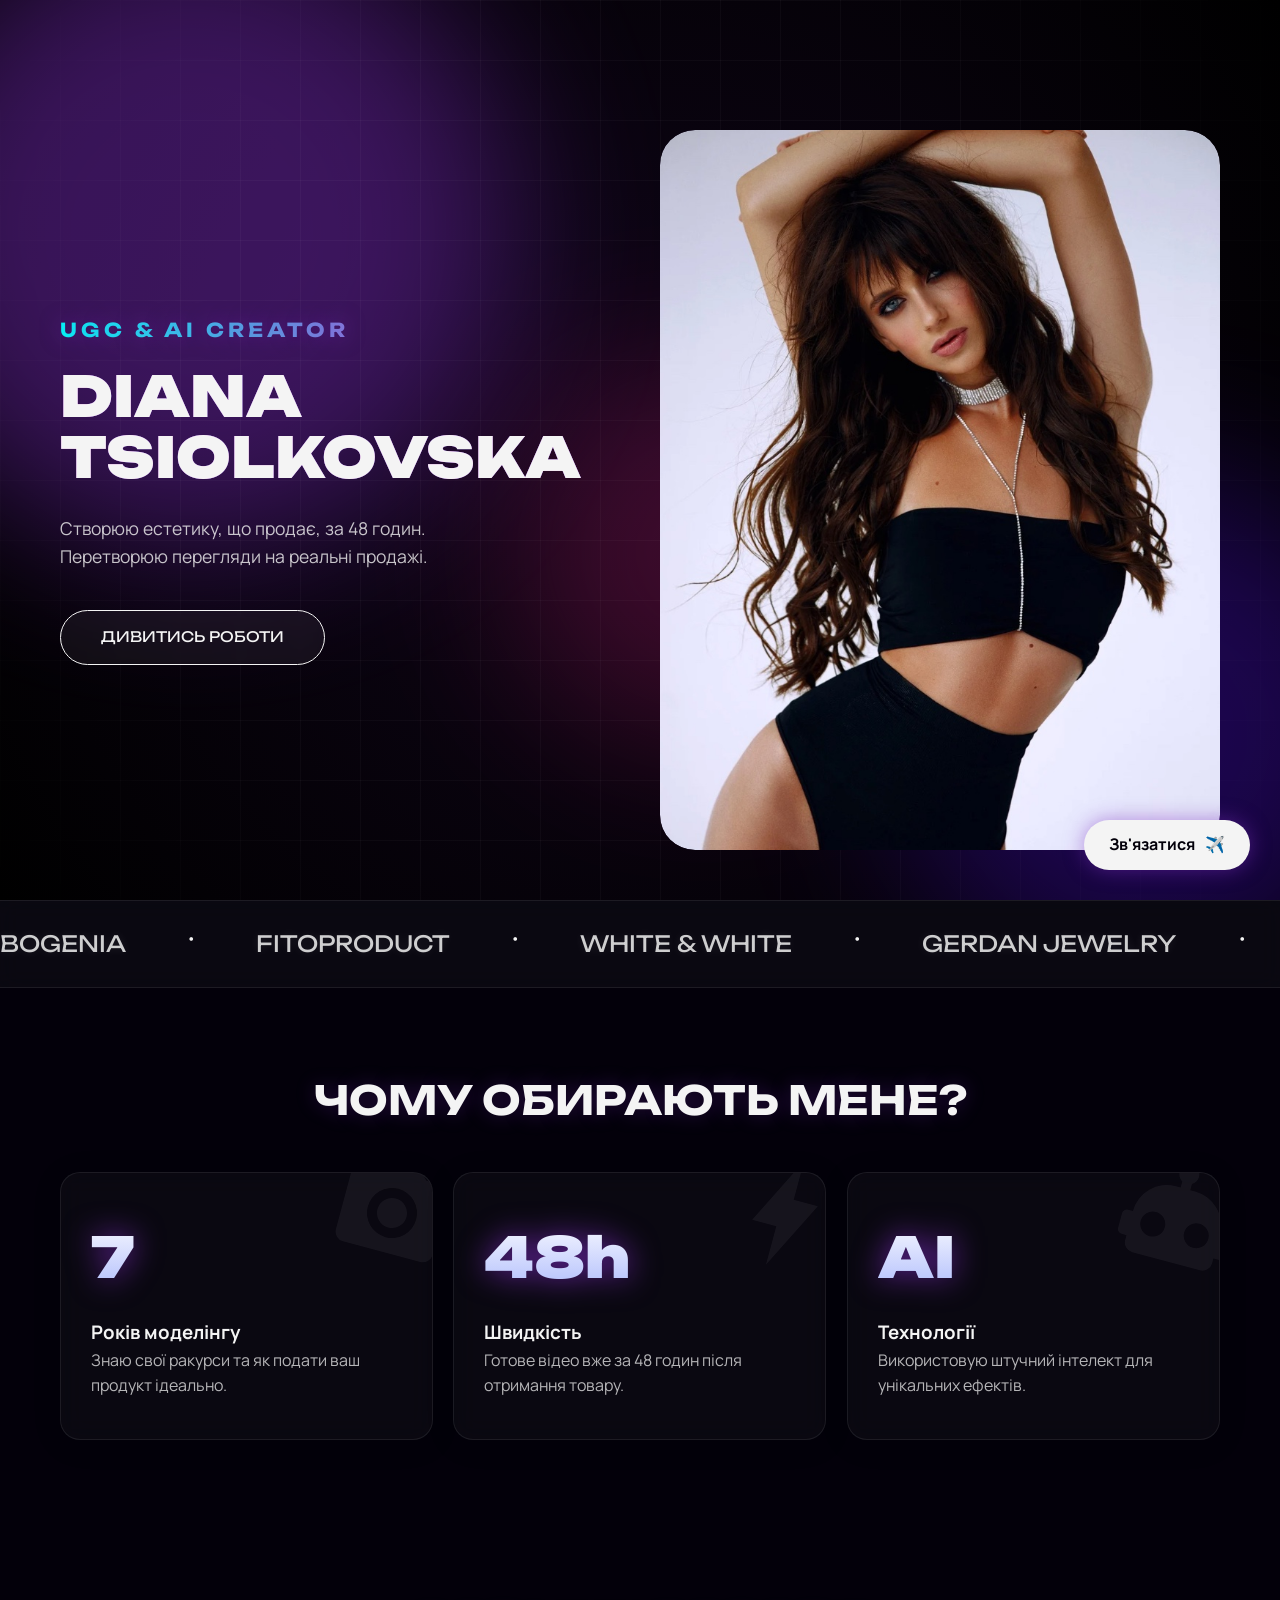
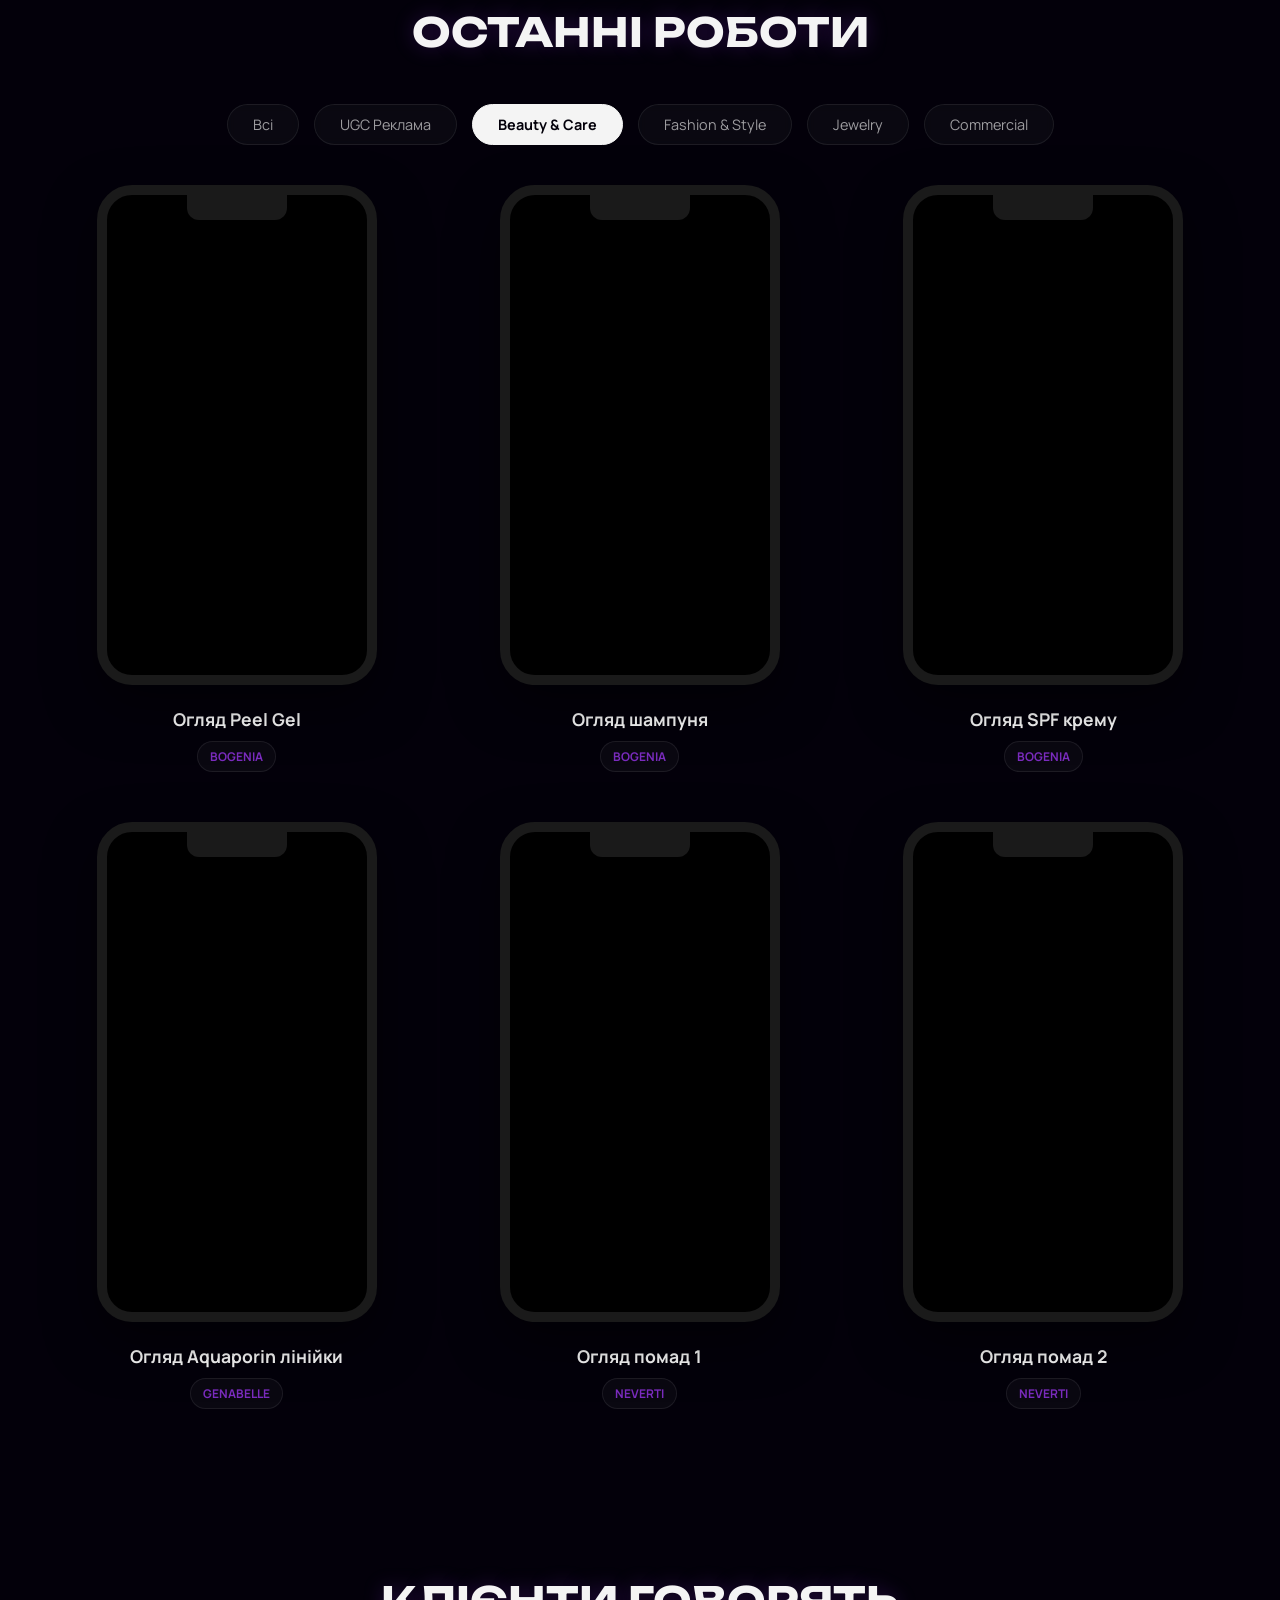
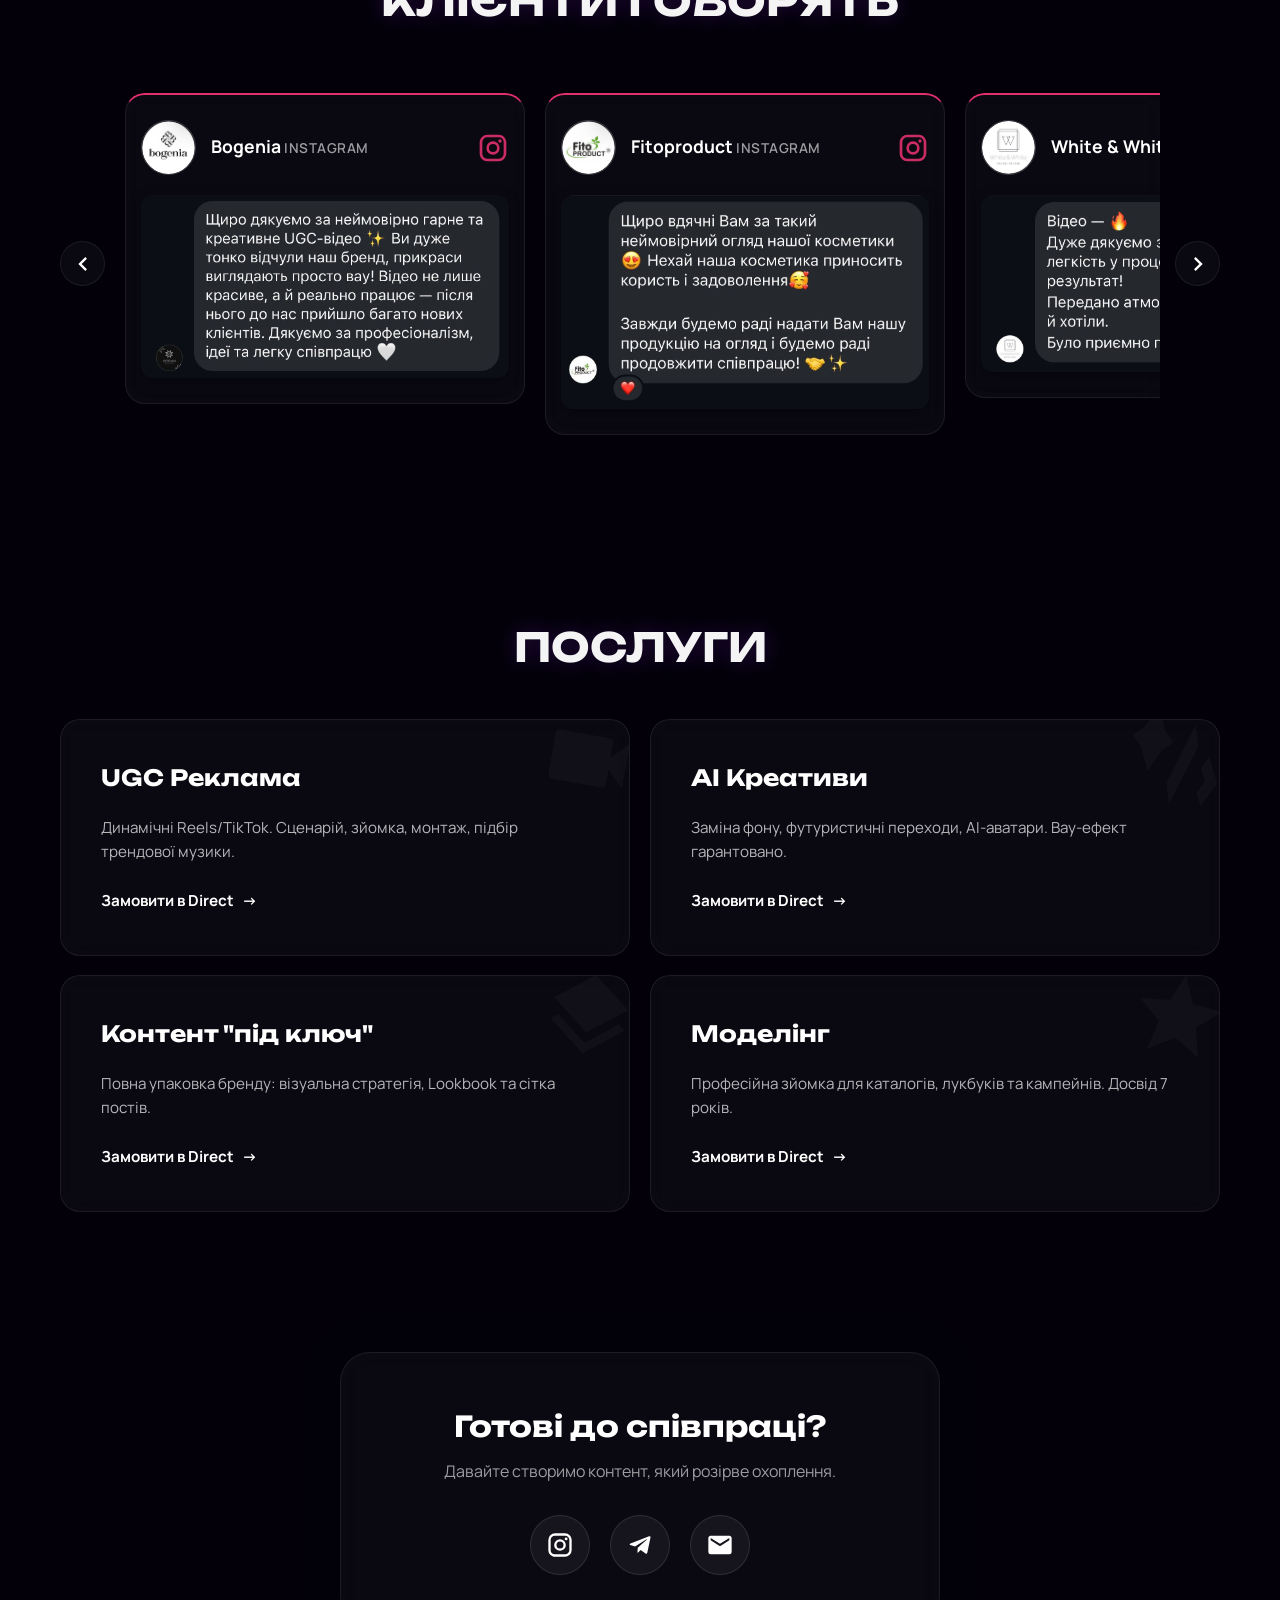
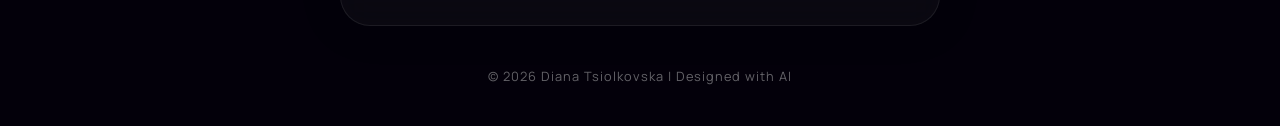
==== commit d78d0134: "update structure" ====
--- a/index.html
+++ b/index.html
@@ -3,17 +3,23 @@
 <head>
     <meta charset="UTF-8">
     <meta name="viewport" content="width=device-width, initial-scale=1.0">
+    <meta name="theme-color" content="#03000a">
 
     <title>Diana Tsiolkovska | UGC & AI Creator</title>
     <meta name="description"
           content="UGC кріейтора та AI спеціаліст. Створення вірусних відео для TikTok/Reels, реклама брендів, моделінг. Готові відео за 48 годин.">
-
+    <meta name="keywords" content="UGC creator, AI creator, TikTok, Reels, контент, моделінг, відео реклама">
+
+    <!-- Preconnect for faster font loading -->
     <link rel="preconnect" href="https://fonts.googleapis.com">
     <link rel="preconnect" href="https://fonts.gstatic.com" crossorigin>
     <link href="https://fonts.googleapis.com/css2?family=Manrope:wght@300;400;600&family=Unbounded:wght@300;600;900&display=swap"
           rel="stylesheet">
 
-    <link rel="stylesheet" href="style.css">
+    <link rel="stylesheet" href="src/css/main.css">
+
+    <!-- Preload critical assets -->
+    <link rel="preload" href="assets/me.png" as="image" type="image/png">
 </head>
 <body>
 
@@ -24,9 +30,13 @@
     <div class="grid-overlay"></div>
 </div>
 
-<a href="https://www.instagram.com/diana.tsiolkovska" target="_blank" class="floating-cta">
+<a href="https://www.instagram.com/diana.tsiolkovska"
+   target="_blank"
+   rel="noopener noreferrer"
+   class="floating-cta"
+   aria-label="Зв'язатися через Instagram">
     <span>Зв'язатися</span>
-    <span>✈️</span>
+    <span aria-hidden="true">✈️</span>
 </a>
 
 <header class="hero-section">
@@ -41,7 +51,12 @@
             <a href="#portfolio" class="btn-primary">Дивитись роботи</a>
         </div>
         <div class="hero-image-wrapper">
-            <img src="assets/me.png" alt="Diana Tsiolkovska" class="hero-img">
+            <img src="assets/me.png"
+                 alt="Diana Tsiolkovska - UGC & AI Creator"
+                 class="hero-img"
+                 fetchpriority="high"
+                 width="600"
+                 height="800">
         </div>
     </div>
 </header>
@@ -125,8 +140,11 @@
                     <h3 class="service-title">UGC Реклама</h3>
                     <p class="service-desc">Динамічні Reels/TikTok. Сценарій, зйомка, монтаж, підбір трендової музики.</p>
                 </div>
-                <a href="https://ig.me/m/diana.tsiolkovska" target="_blank" class="service-btn">
-                    Замовити в Direct <span class="arrow-icon">→</span>
+                <a href="https://ig.me/m/diana.tsiolkovska"
+                   target="_blank"
+                   rel="noopener noreferrer"
+                   class="service-btn">
+                    Замовити в Direct <span class="arrow-icon" aria-hidden="true">→</span>
                 </a>
             </div>
 
@@ -138,8 +156,11 @@
                     <h3 class="service-title">AI Креативи</h3>
                     <p class="service-desc">Заміна фону, футуристичні переходи, AI-аватари. Вау-ефект гарантовано.</p>
                 </div>
-                <a href="https://ig.me/m/diana.tsiolkovska" target="_blank" class="service-btn">
-                    Замовити в Direct <span class="arrow-icon">→</span>
+                <a href="https://ig.me/m/diana.tsiolkovska"
+                   target="_blank"
+                   rel="noopener noreferrer"
+                   class="service-btn">
+                    Замовити в Direct <span class="arrow-icon" aria-hidden="true">→</span>
                 </a>
             </div>
 
@@ -151,8 +172,11 @@
                     <h3 class="service-title">Контент "під ключ"</h3>
                     <p class="service-desc">Повна упаковка бренду: візуальна стратегія, Lookbook та сітка постів.</p>
                 </div>
-                <a href="https://ig.me/m/diana.tsiolkovska" target="_blank" class="service-btn">
-                    Замовити в Direct <span class="arrow-icon">→</span>
+                <a href="https://ig.me/m/diana.tsiolkovska"
+                   target="_blank"
+                   rel="noopener noreferrer"
+                   class="service-btn">
+                    Замовити в Direct <span class="arrow-icon" aria-hidden="true">→</span>
                 </a>
             </div>
 
@@ -164,8 +188,11 @@
                     <h3 class="service-title">Моделінг</h3>
                     <p class="service-desc">Професійна зйомка для каталогів, лукбуків та кампейнів. Досвід 7 років.</p>
                 </div>
-                <a href="https://ig.me/m/diana.tsiolkovska" target="_blank" class="service-btn">
-                    Замовити в Direct <span class="arrow-icon">→</span>
+                <a href="https://ig.me/m/diana.tsiolkovska"
+                   target="_blank"
+                   rel="noopener noreferrer"
+                   class="service-btn">
+                    Замовити в Direct <span class="arrow-icon" aria-hidden="true">→</span>
                 </a>
             </div>
         </div>
@@ -180,16 +207,26 @@
             <p class="footer-desc">Давайте створимо контент, який розірве охоплення.</p>
 
             <div class="social-buttons">
-                <a href="https://instagram.com/diana.tsiolkovska" target="_blank" class="social-btn insta" aria-label="Instagram">
-                    <svg viewBox="0 0 24 24"><path d="M7.8,2H16.2C19.4,2 22,4.6 22,7.8V16.2A5.8,5.8 0 0,1 16.2,22H7.8C4.6,22 2,19.4 2,16.2V7.8A5.8,5.8 0 0,1 7.8,2M7.6,4A3.6,3.6 0 0,0 4,7.6V16.4C4,18.39 5.61,20 7.6,20H16.4A3.6,3.6 0 0,0 20,16.4V7.6C20,5.61 18.39,4 16.4,4H7.6M17.25,5.5A1.25,1.25 0 0,1 18.5,6.75A1.25,1.25 0 0,1 17.25,8A1.25,1.25 0 0,1 16,6.75A1.25,1.25 0 0,1 17.25,5.5M12,7A5,5 0 0,1 17,12A5,5 0 0,1 12,17A5,5 0 0,1 7,12A5,5 0 0,1 12,7M12,9A3,3 0 0,0 9,12A3,3 0 0,0 12,15A3,3 0 0,0 15,12A3,3 0 0,0 12,9Z" /></svg>
-                </a>
-
-                <a href="https://t.me/diana_ugc" target="_blank" class="social-btn tg" aria-label="Telegram">
-                    <svg viewBox="0 0 24 24"><path d="M9.78,18.65L10.06,14.42L17.74,7.5C18.08,7.19 17.67,7.04 17.22,7.31L7.74,13.3L3.64,12C2.76,11.75 2.75,11.14 3.84,10.7L19.81,4.54C20.54,4.21 21.24,4.72 20.96,5.84L18.24,18.65C18.05,19.56 17.5,19.78 16.74,19.36L12.6,16.3L10.61,18.23C10.38,18.46 10.19,18.65 9.78,18.65Z" /></svg>
-                </a>
-
-                <a href="mailto:tsiolkovskadiana@gmail.com" class="social-btn email" aria-label="Email">
-                    <svg viewBox="0 0 24 24"><path d="M20,8L12,13L4,8V6L12,11L20,6M20,4H4C2.89,4 2,4.89 2,6V18A2,2 0 0,0 4,20H20A2,2 0 0,0 22,18V6C22,4.89 21.11,4 20,4Z" /></svg>
+                <a href="https://instagram.com/diana.tsiolkovska"
+                   target="_blank"
+                   rel="noopener noreferrer"
+                   class="social-btn insta"
+                   aria-label="Перейти до Instagram">
+                    <svg viewBox="0 0 24 24" aria-hidden="true"><path d="M7.8,2H16.2C19.4,2 22,4.6 22,7.8V16.2A5.8,5.8 0 0,1 16.2,22H7.8C4.6,22 2,19.4 2,16.2V7.8A5.8,5.8 0 0,1 7.8,2M7.6,4A3.6,3.6 0 0,0 4,7.6V16.4C4,18.39 5.61,20 7.6,20H16.4A3.6,3.6 0 0,0 20,16.4V7.6C20,5.61 18.39,4 16.4,4H7.6M17.25,5.5A1.25,1.25 0 0,1 18.5,6.75A1.25,1.25 0 0,1 17.25,8A1.25,1.25 0 0,1 16,6.75A1.25,1.25 0 0,1 17.25,5.5M12,7A5,5 0 0,1 17,12A5,5 0 0,1 12,17A5,5 0 0,1 7,12A5,5 0 0,1 12,7M12,9A3,3 0 0,0 9,12A3,3 0 0,0 12,15A3,3 0 0,0 15,12A3,3 0 0,0 12,9Z" /></svg>
+                </a>
+
+                <a href="https://t.me/diana_ugc"
+                   target="_blank"
+                   rel="noopener noreferrer"
+                   class="social-btn tg"
+                   aria-label="Перейти до Telegram">
+                    <svg viewBox="0 0 24 24" aria-hidden="true"><path d="M9.78,18.65L10.06,14.42L17.74,7.5C18.08,7.19 17.67,7.04 17.22,7.31L7.74,13.3L3.64,12C2.76,11.75 2.75,11.14 3.84,10.7L19.81,4.54C20.54,4.21 21.24,4.72 20.96,5.84L18.24,18.65C18.05,19.56 17.5,19.78 16.74,19.36L12.6,16.3L10.61,18.23C10.38,18.46 10.19,18.65 9.78,18.65Z" /></svg>
+                </a>
+
+                <a href="mailto:tsiolkovskadiana@gmail.com"
+                   class="social-btn email"
+                   aria-label="Написати Email">
+                    <svg viewBox="0 0 24 24" aria-hidden="true"><path d="M20,8L12,13L4,8V6L12,11L20,6M20,4H4C2.89,4 2,4.89 2,6V18A2,2 0 0,0 4,20H20A2,2 0 0,0 22,18V6C22,4.89 21.11,4 20,4Z" /></svg>
                 </a>
             </div>
         </div>
@@ -198,7 +235,7 @@
     </div>
 </footer>
 
-<script src="script.js"></script>
+<script type="module" src="src/js/main.js"></script>
 
 </body>
 </html>
--- a/src/css/main.css
+++ b/src/css/main.css
@@ -0,0 +1,16 @@
+/**
+ * Main CSS Entry Point
+ * Imports all modular CSS files
+ */
+
+/* Variables - Must be loaded first */
+@import url('variables.css');
+
+/* Base styles and resets */
+@import url('base.css');
+
+/* Component styles */
+@import url('components/background.css');
+@import url('components/hero.css');
+@import url('components/marquee.css');
+@import url('components/features-portfolio-reviews.css');
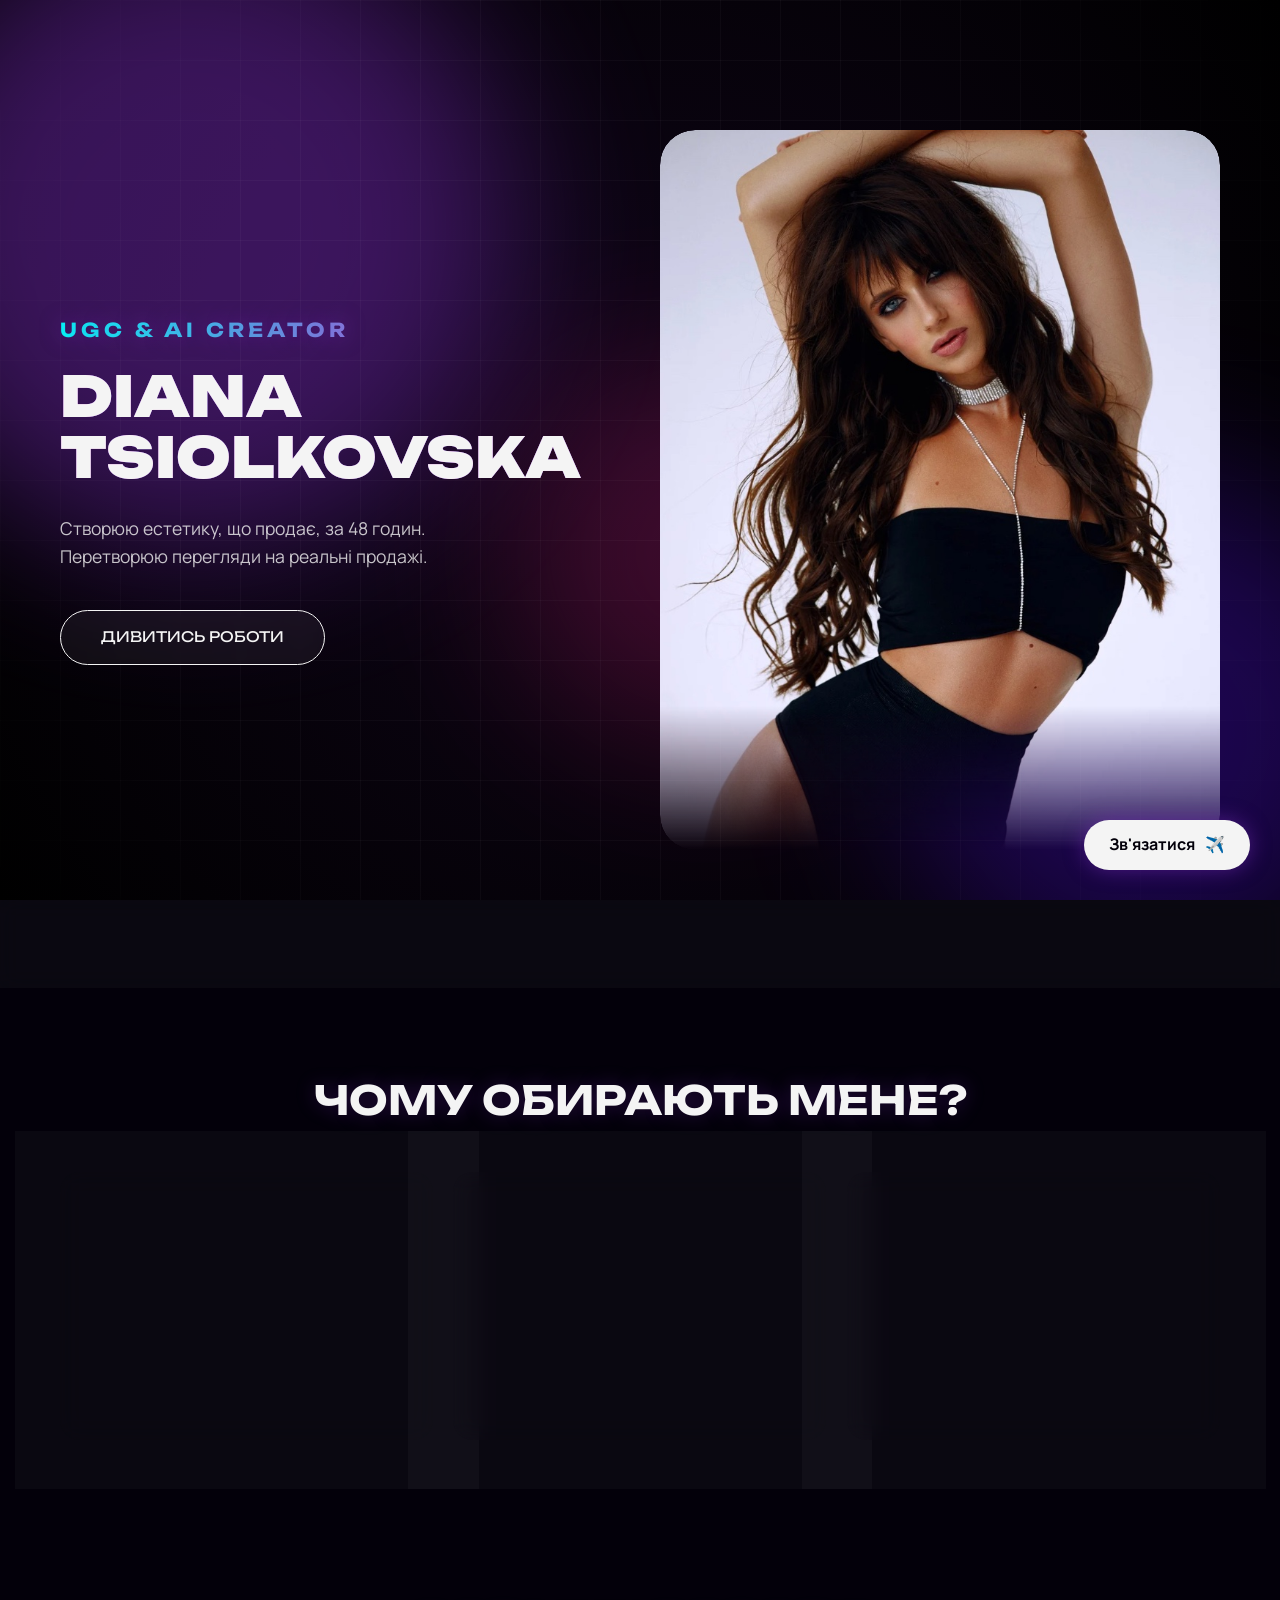
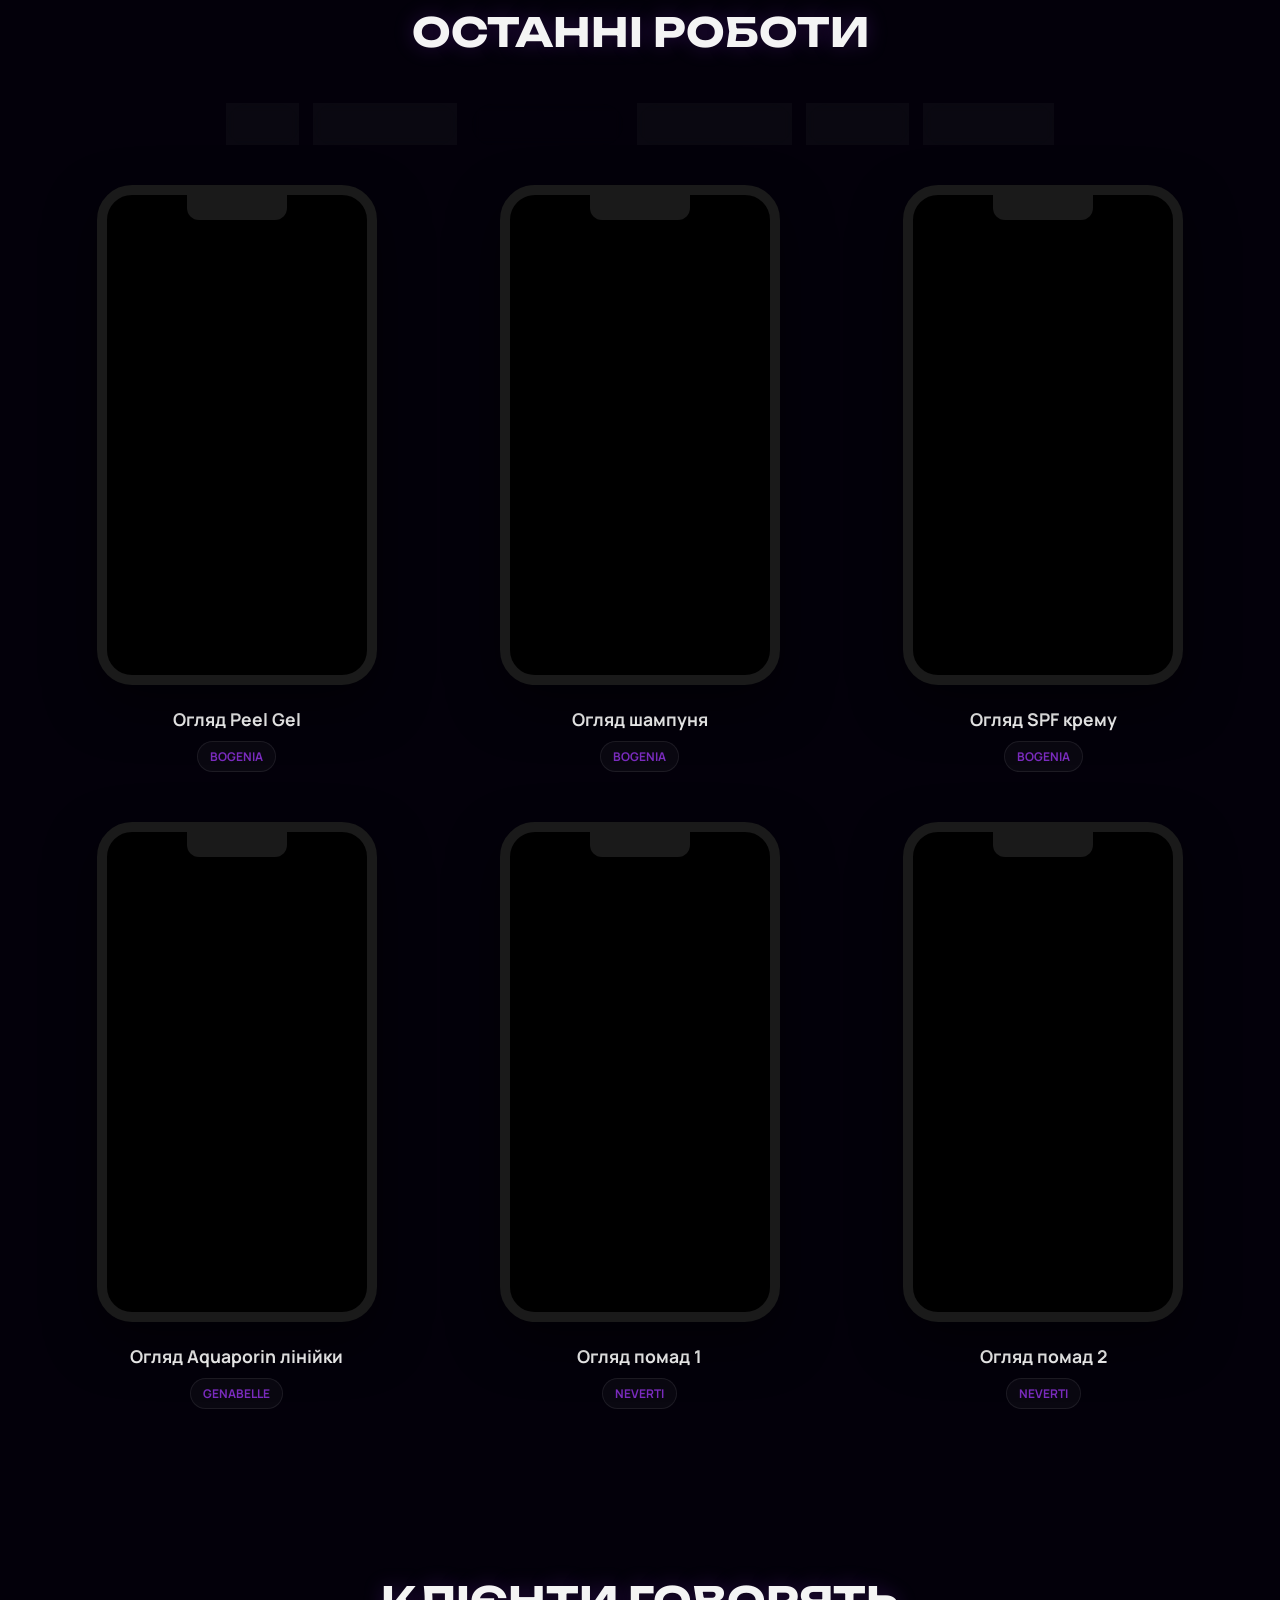
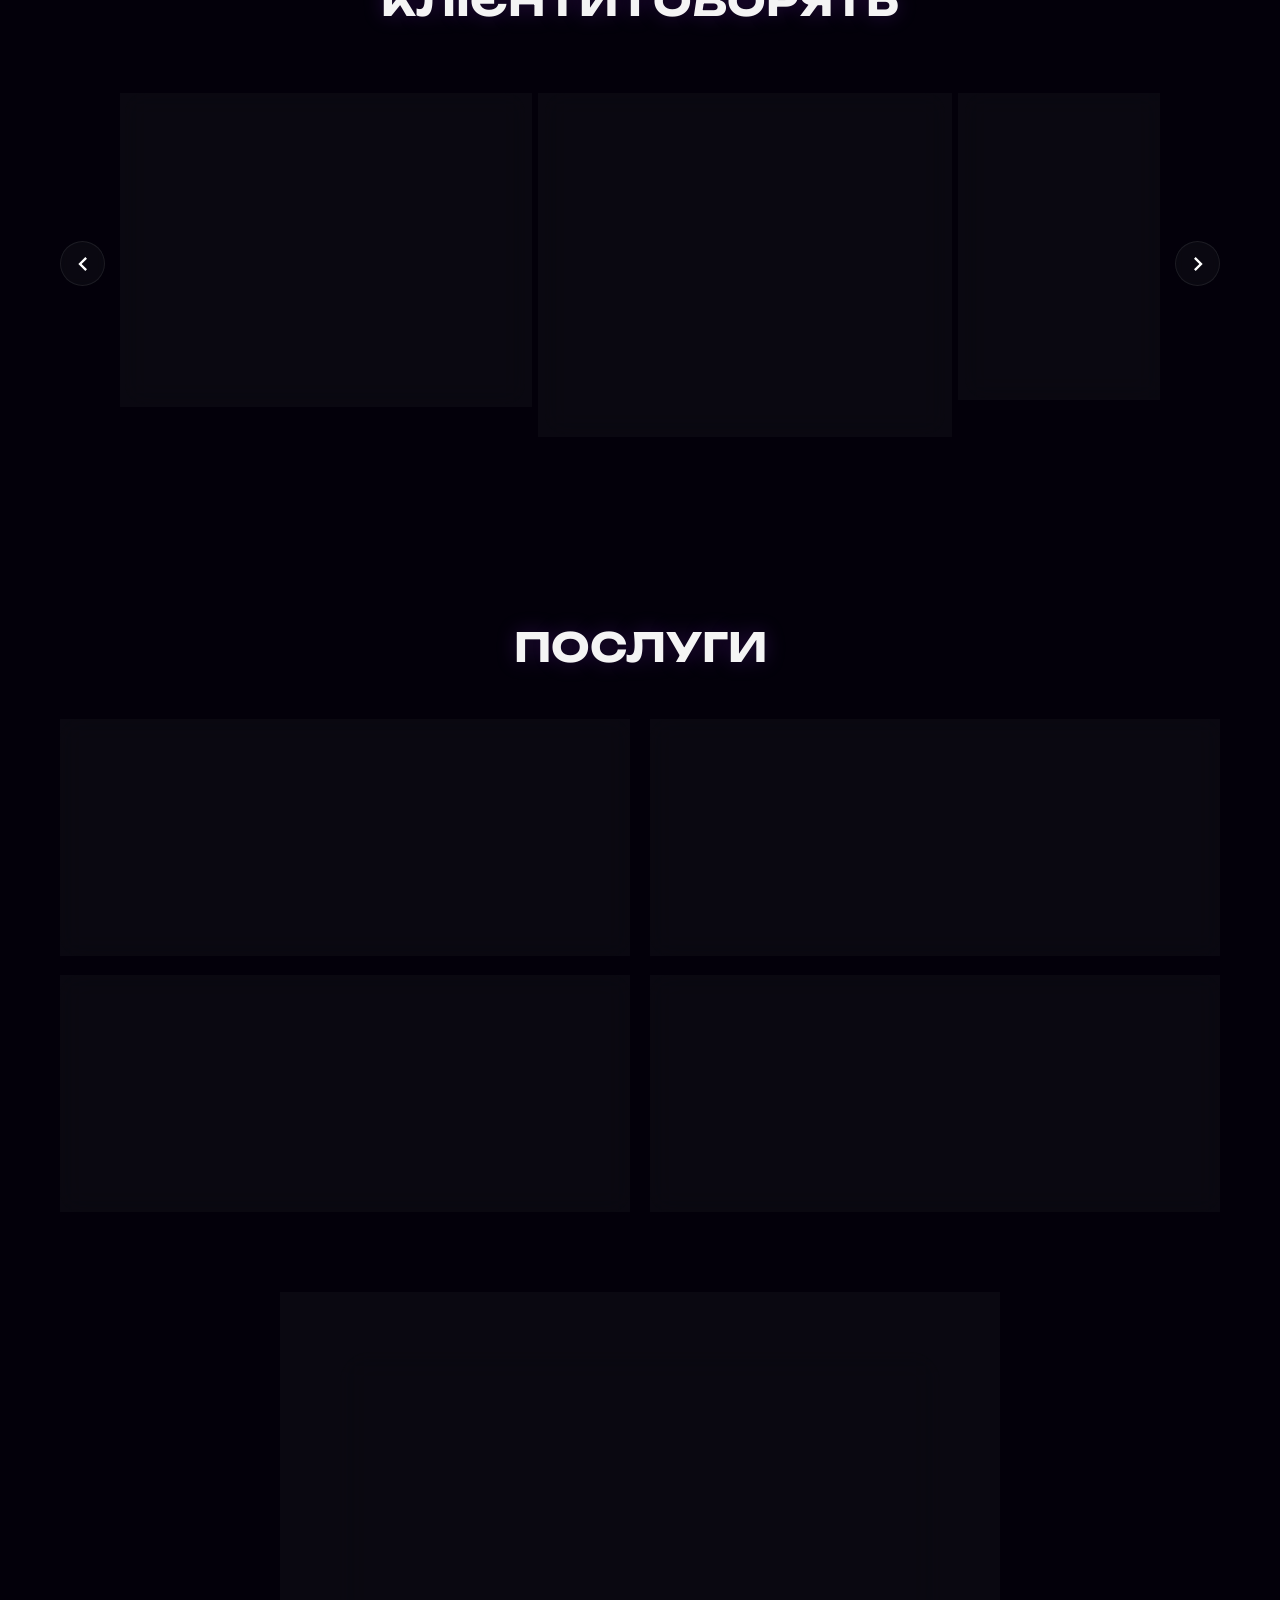
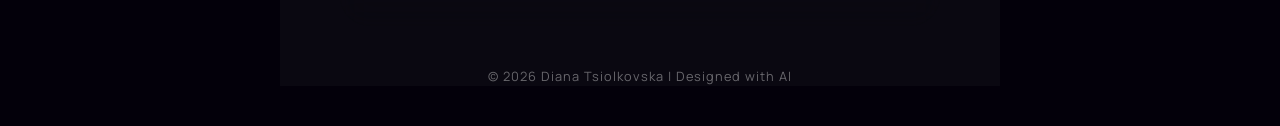
==== commit dee41b22: "optimize" ====
--- a/index.html
+++ b/index.html
@@ -2,7 +2,7 @@
 <html lang="uk">
 <head>
     <meta charset="UTF-8">
-    <meta name="viewport" content="width=device-width, initial-scale=1.0">
+    <meta name="viewport" content="width=device-width, initial-scale=1.0, maximum-scale=1.0, user-scalable=no, viewport-fit=cover">
     <meta name="theme-color" content="#03000a">
 
     <title>Diana Tsiolkovska | UGC & AI Creator</title>
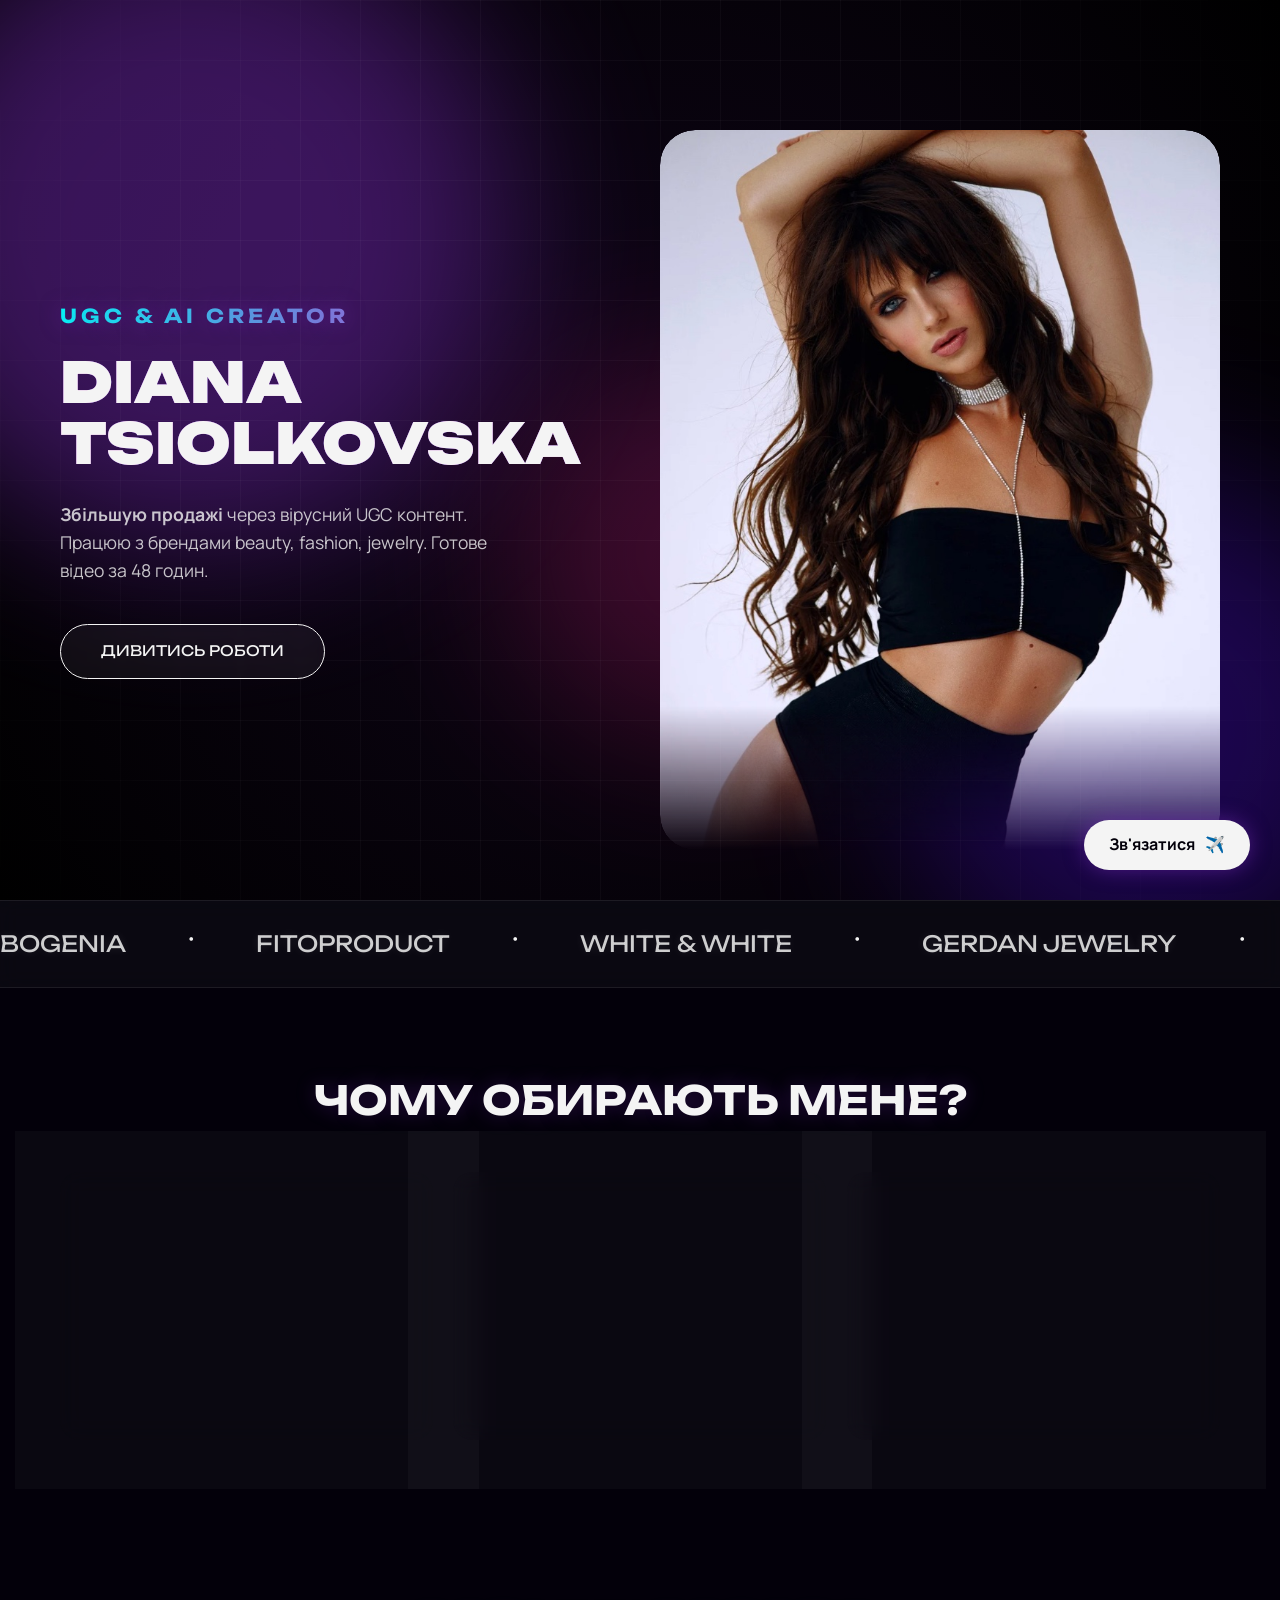
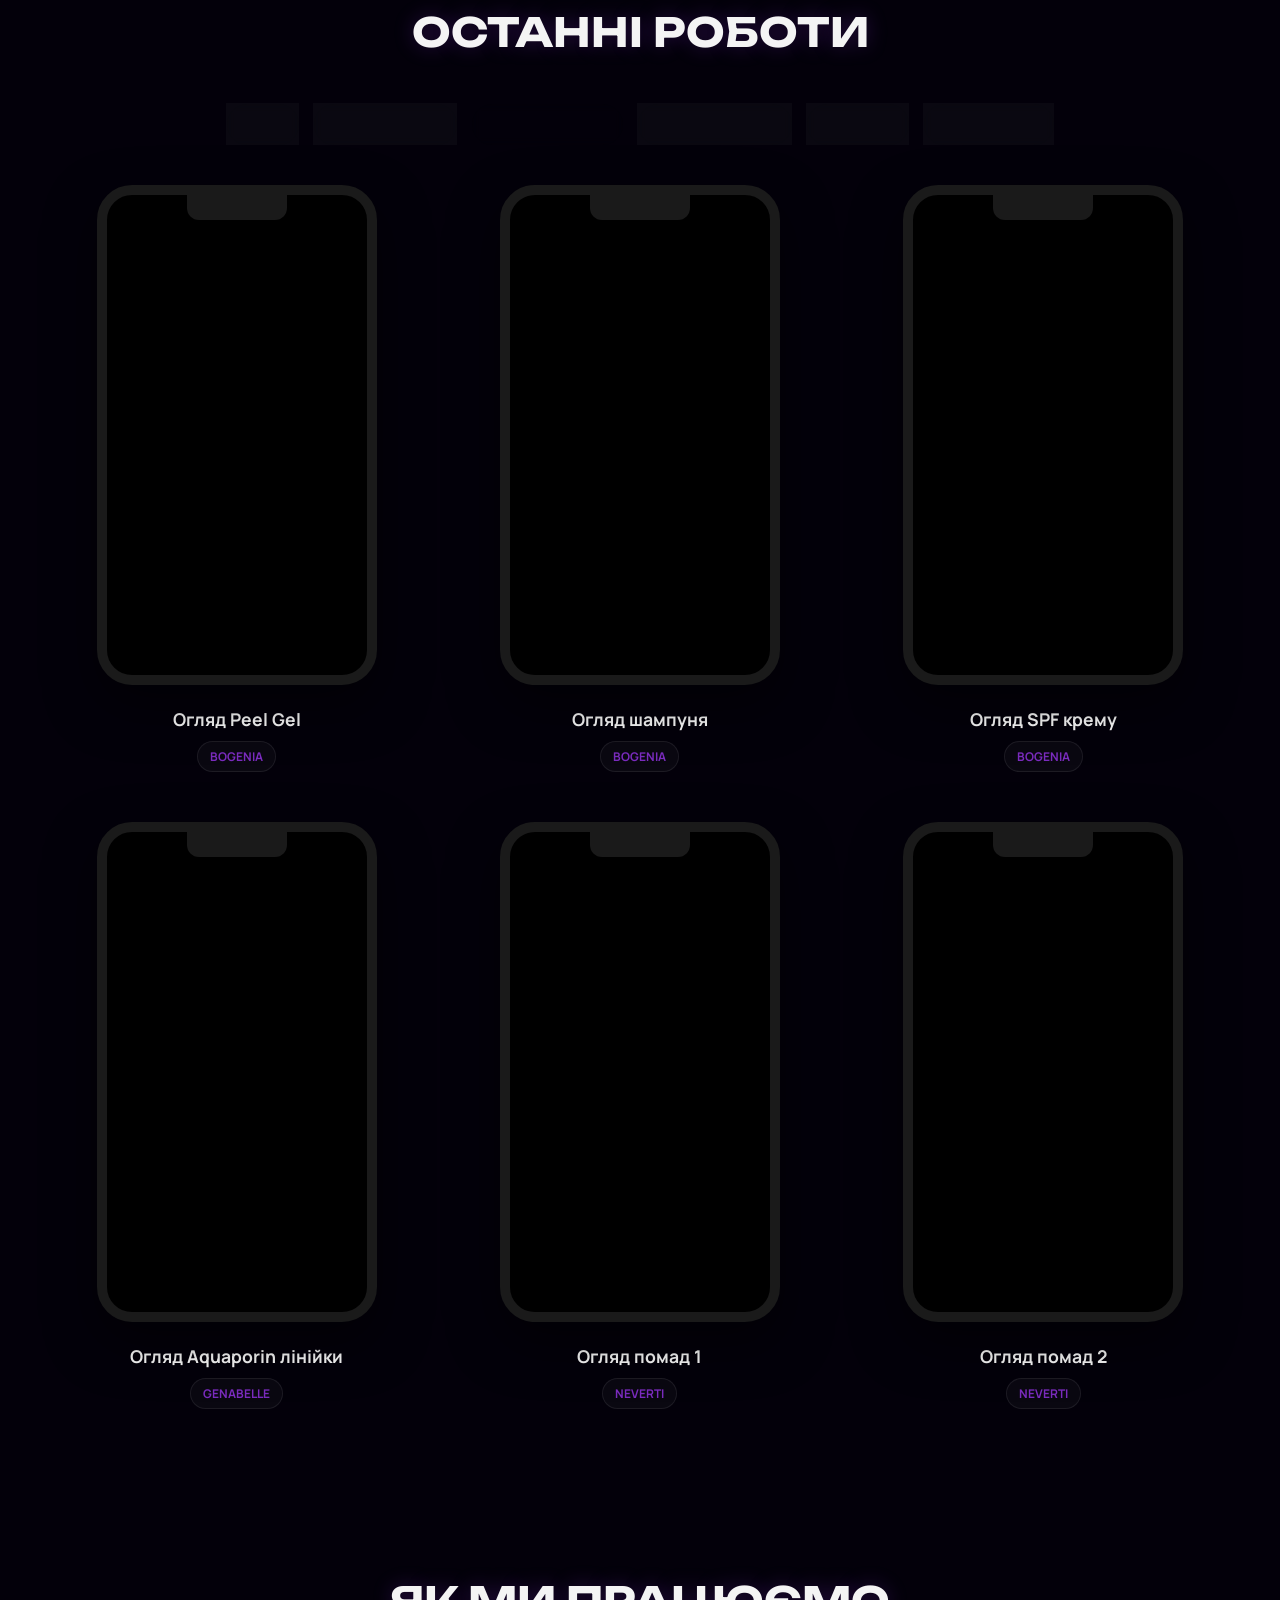
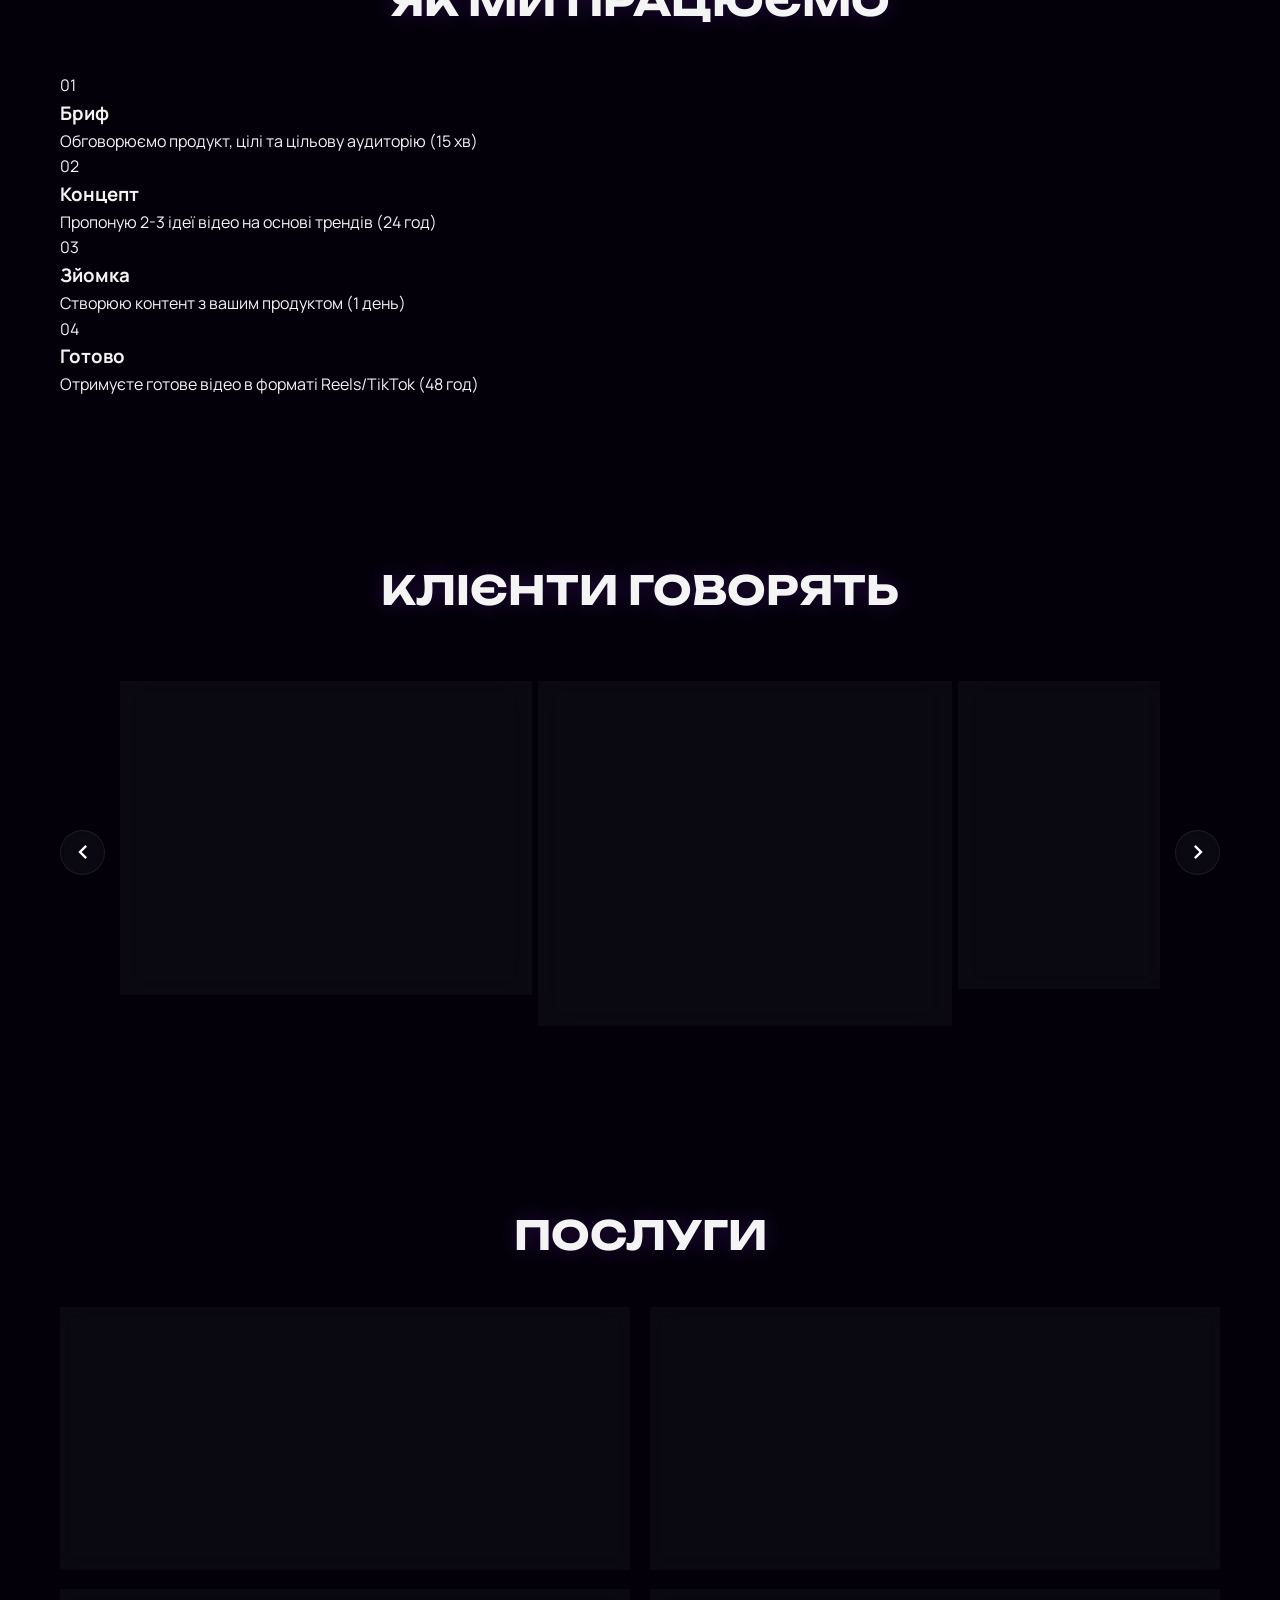
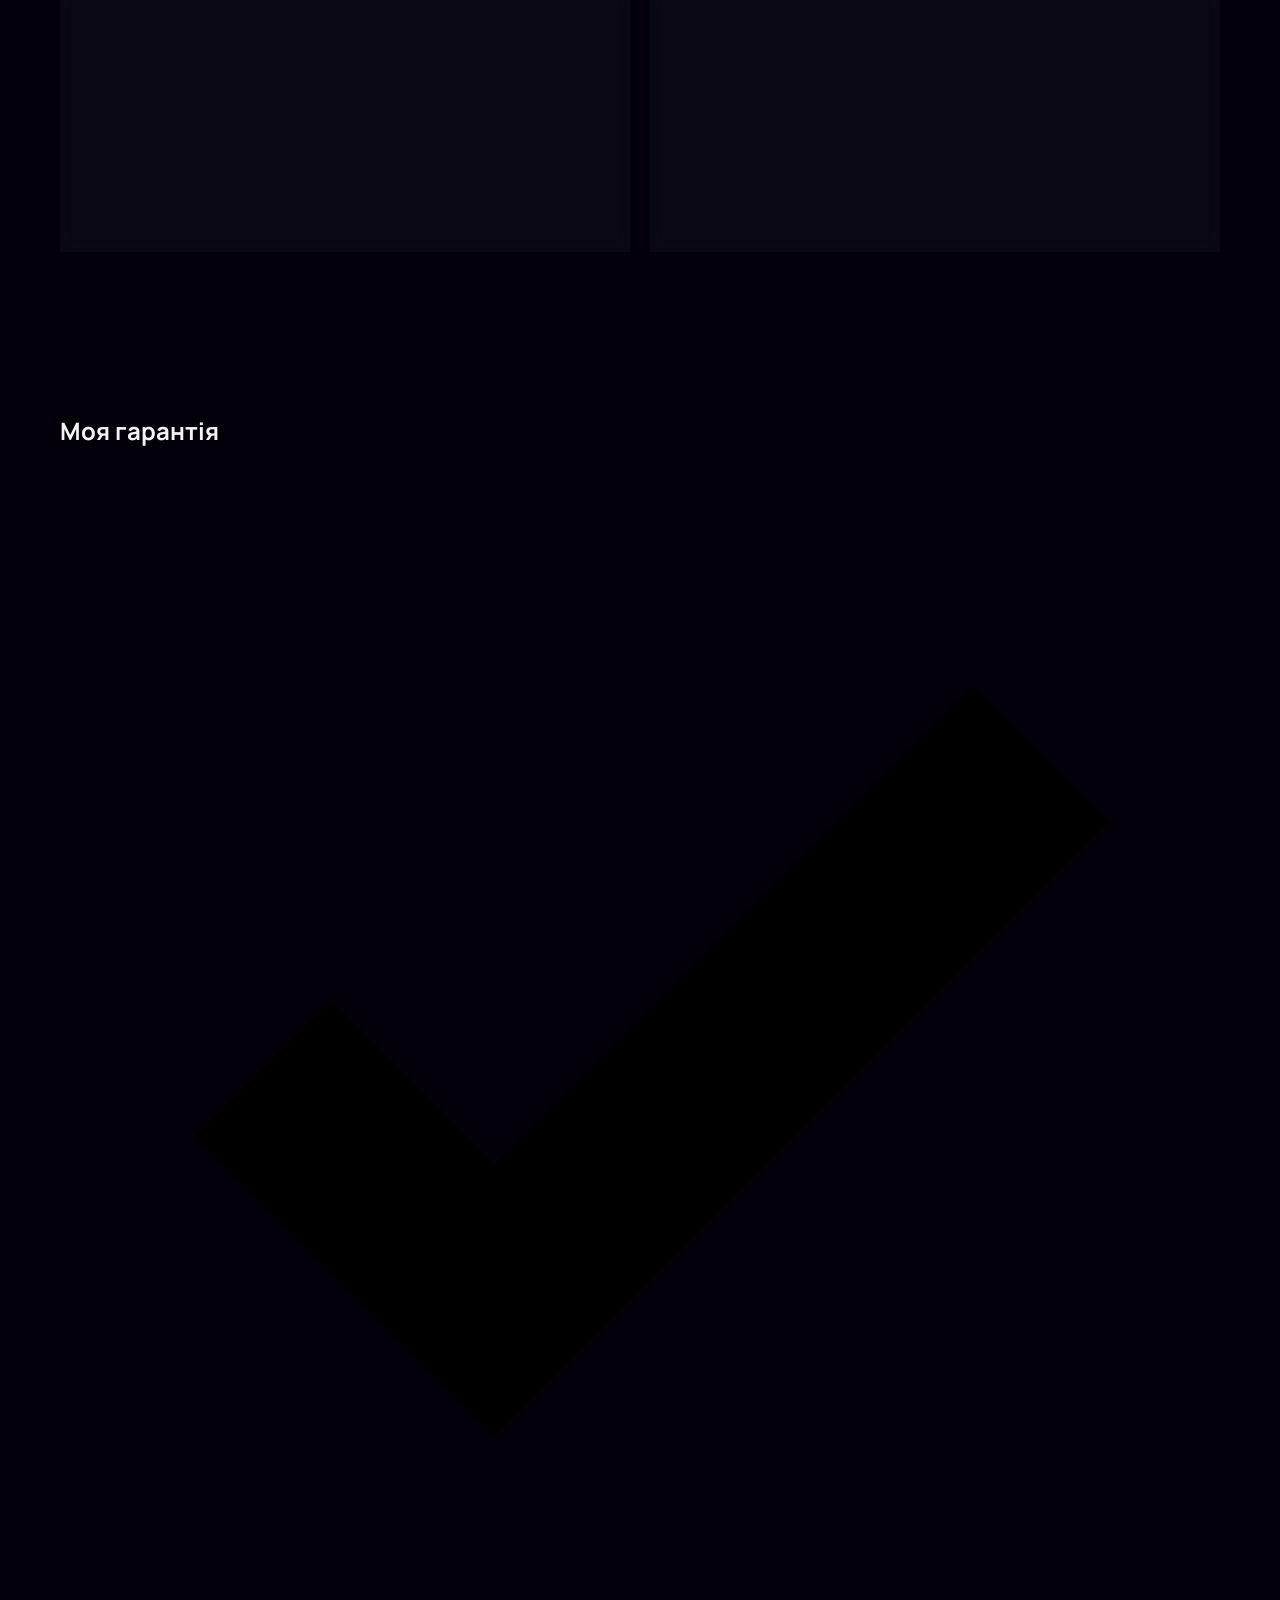
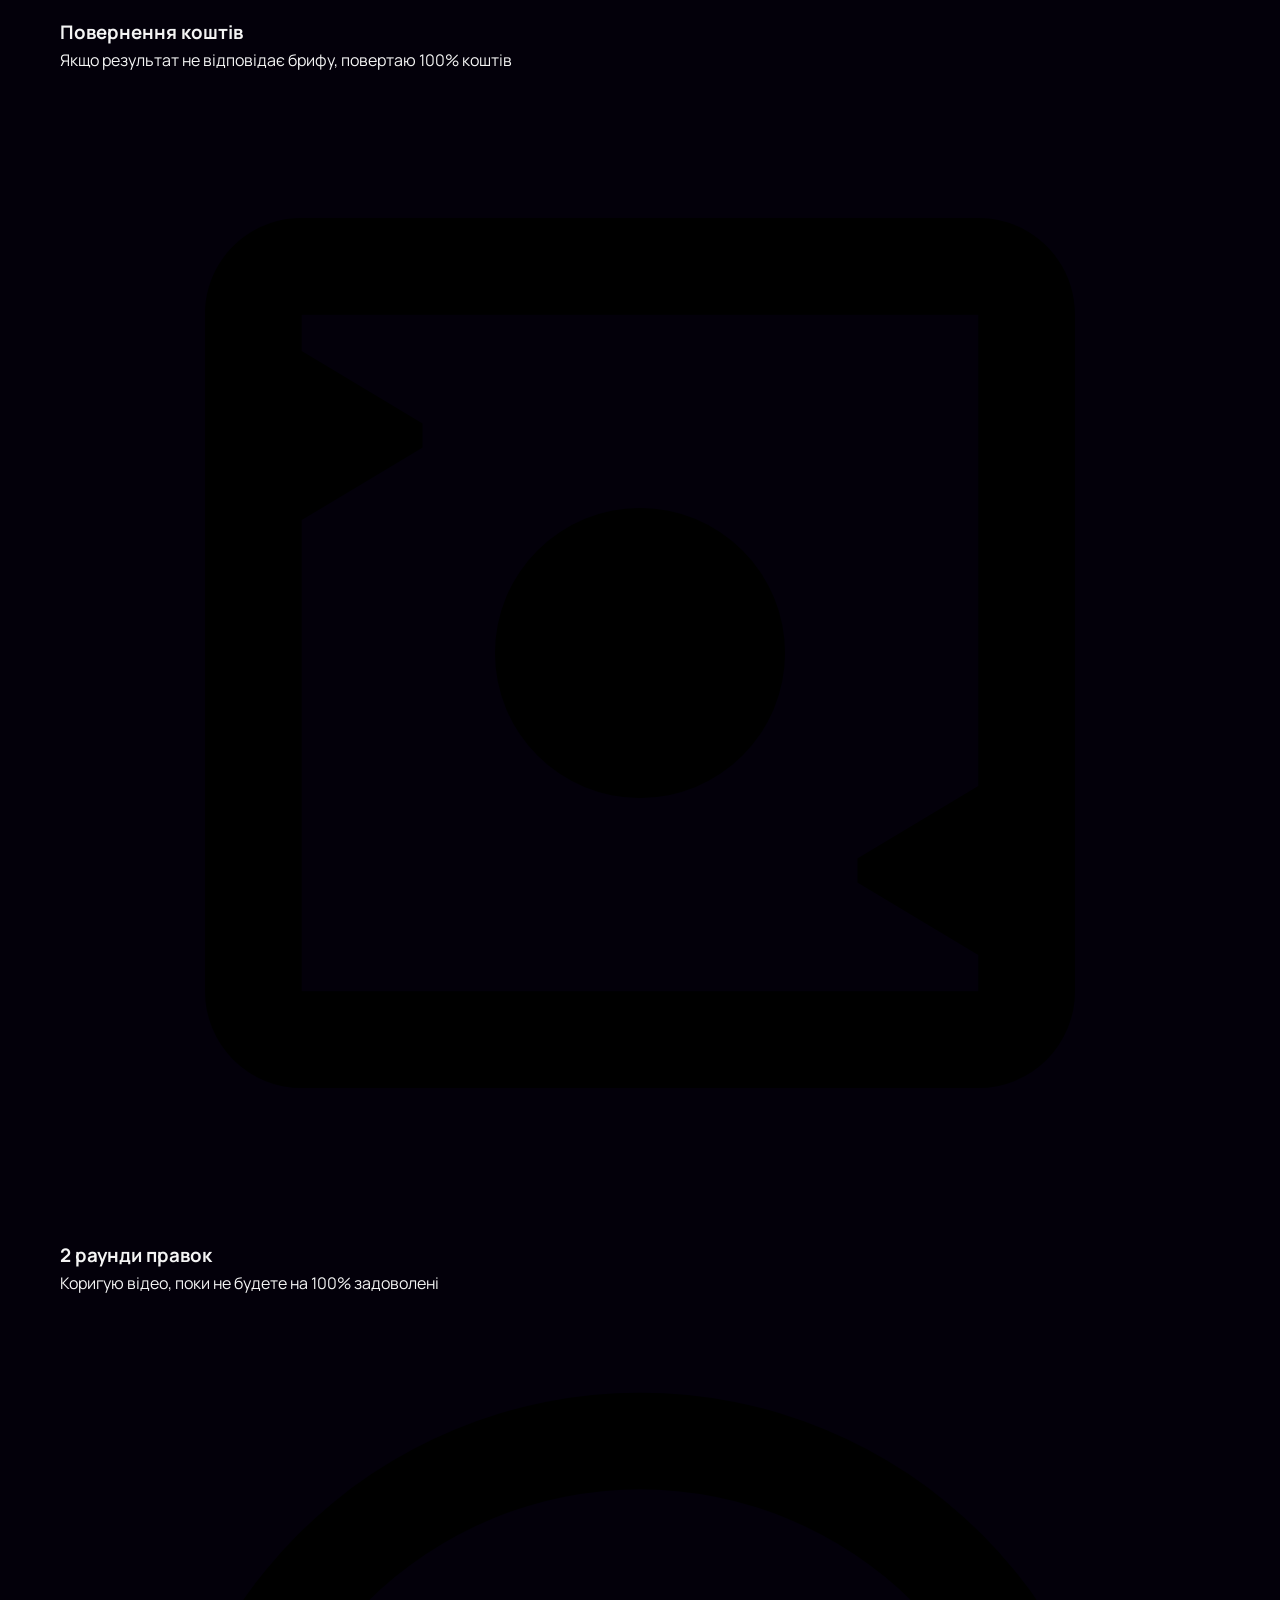
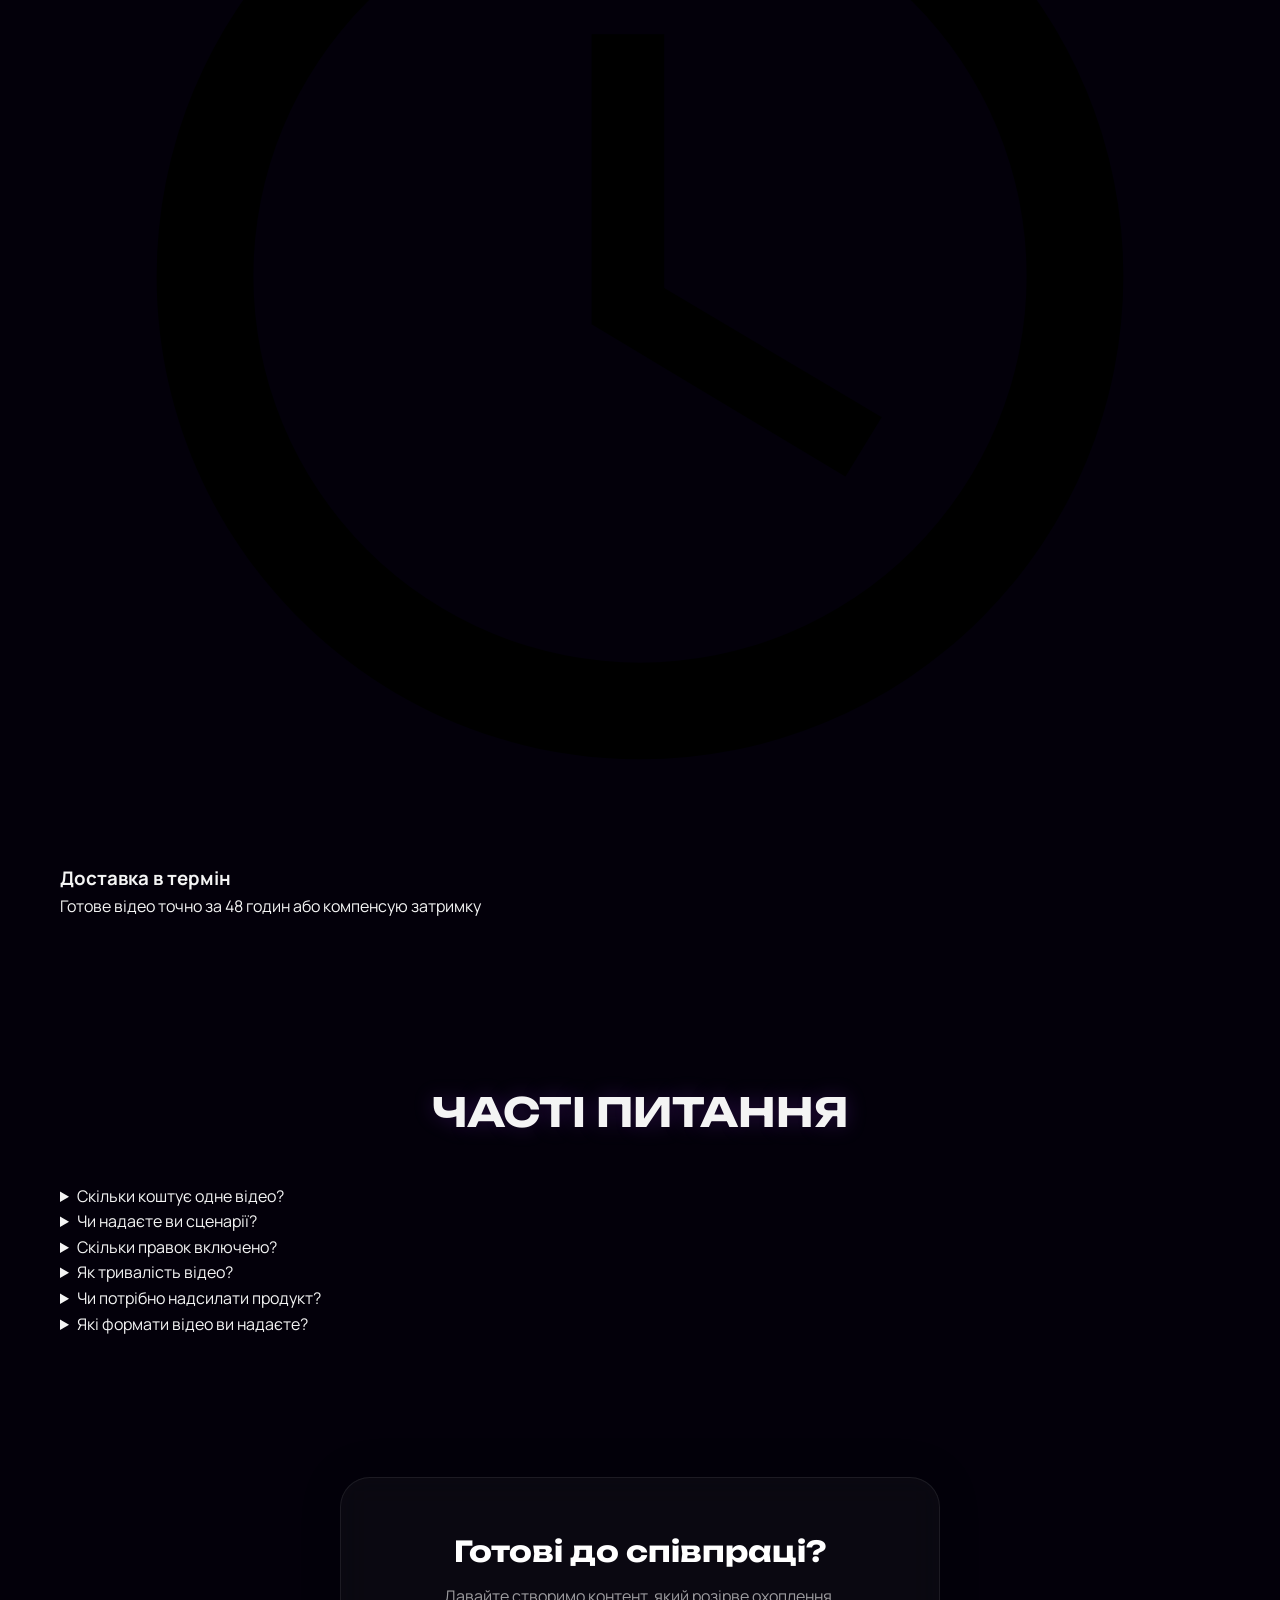
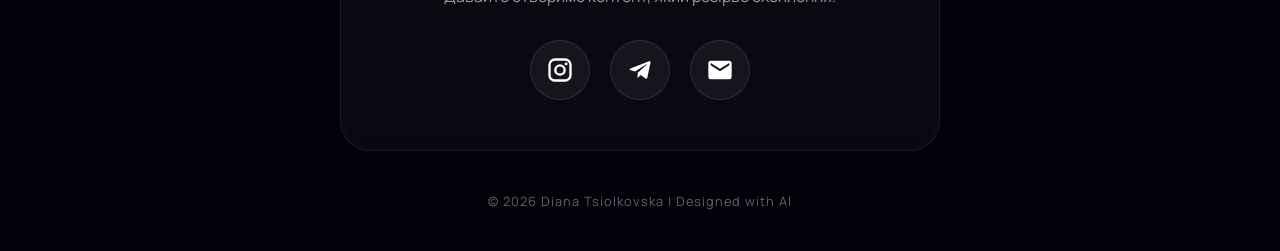
==== commit 58cc7fe2: "update" ====
--- a/index.html
+++ b/index.html
@@ -45,8 +45,8 @@
             <p class="subtitle">UGC & AI CREATOR</p>
             <h1 class="glitch-text" data-text="DIANA TSIOLKOVSKA">DIANA<br>TSIOLKOVSKA</h1>
             <p class="hero-desc">
-                Створюю естетику, що продає, за 48 годин.<br>
-                Перетворюю перегляди на реальні продажі.
+                <strong>Збільшую продажі</strong> через вірусний UGC контент.<br>
+                Працюю з брендами beauty, fashion, jewelry. Готове відео за 48 годин.
             </p>
             <a href="#portfolio" class="btn-primary">Дивитись роботи</a>
         </div>
@@ -111,6 +111,34 @@
     </div>
 </section>
 
+<section id="process" class="section">
+    <div class="container">
+        <h2 class="section-title">Як ми працюємо</h2>
+        <div class="process-grid">
+            <div class="process-step">
+                <span class="step-number">01</span>
+                <h3>Бриф</h3>
+                <p>Обговорюємо продукт, цілі та цільову аудиторію (15 хв)</p>
+            </div>
+            <div class="process-step">
+                <span class="step-number">02</span>
+                <h3>Концепт</h3>
+                <p>Пропоную 2-3 ідеї відео на основі трендів (24 год)</p>
+            </div>
+            <div class="process-step">
+                <span class="step-number">03</span>
+                <h3>Зйомка</h3>
+                <p>Створюю контент з вашим продуктом (1 день)</p>
+            </div>
+            <div class="process-step">
+                <span class="step-number">04</span>
+                <h3>Готово</h3>
+                <p>Отримуєте готове відео в форматі Reels/TikTok (48 год)</p>
+            </div>
+        </div>
+    </div>
+</section>
+
 <section id="reviews" class="section">
     <div class="container">
         <h2 class="section-title">Клієнти говорять</h2>
@@ -133,6 +161,7 @@
         <h2 class="section-title">Послуги</h2>
         <div class="services-grid">
             <div class="service-card">
+                <span class="price-badge">від 1000 грн</span>
                 <div class="service-icon-bg">
                     <svg viewBox="0 0 24 24"><path d="M17,10.5V7A1,1 0 0,0 16,6H4A1,1 0 0,0 3,7V17A1,1 0 0,0 4,18H16A1,1 0 0,0 17,17V13.5L21,17.5V6.5L17,10.5Z" /></svg>
                 </div>
@@ -144,11 +173,12 @@
                    target="_blank"
                    rel="noopener noreferrer"
                    class="service-btn">
-                    Замовити в Direct <span class="arrow-icon" aria-hidden="true">→</span>
+                    Обговорити проєкт <span class="arrow-icon" aria-hidden="true">→</span>
                 </a>
             </div>
 
             <div class="service-card">
+                <span class="price-badge">від 1500 грн</span>
                 <div class="service-icon-bg">
                     <svg viewBox="0 0 24 24"><path d="M7.5,5.6L5,0L2.5,5.6L0,8L2.5,10.4L5,16L7.5,10.4L10,8L7.5,5.6M19,16L17.5,19L19,22L20.5,19L22,16L20.5,13L19,10L17.5,13L19,16M13,8L11.5,13L10,18L11.5,23L13,18L14.5,13L16,8L14.5,3L13,8Z" /></svg>
                 </div>
@@ -160,11 +190,12 @@
                    target="_blank"
                    rel="noopener noreferrer"
                    class="service-btn">
-                    Замовити в Direct <span class="arrow-icon" aria-hidden="true">→</span>
+                    Обговорити проєкт <span class="arrow-icon" aria-hidden="true">→</span>
                 </a>
             </div>
 
             <div class="service-card">
+                <span class="price-badge">від 4000 грн</span>
                 <div class="service-icon-bg">
                     <svg viewBox="0 0 24 24"><path d="M12,16L19.36,10.27L21,9L12,2L3,9L4.63,10.27M12,18.54L4.62,12.81L3,14.07L12,21.07L21,14.07L19.37,12.8L12,18.54Z" /></svg>
                 </div>
@@ -176,11 +207,12 @@
                    target="_blank"
                    rel="noopener noreferrer"
                    class="service-btn">
-                    Замовити в Direct <span class="arrow-icon" aria-hidden="true">→</span>
+                    Дізнатися вартість <span class="arrow-icon" aria-hidden="true">→</span>
                 </a>
             </div>
 
             <div class="service-card">
+                <span class="price-badge">індивідуально</span>
                 <div class="service-icon-bg">
                     <svg viewBox="0 0 24 24"><path d="M12,17.27L18.18,21L16.54,13.97L22,9.24L14.81,8.62L12,2L9.19,8.62L2,9.24L7.45,13.97L5.82,21L12,17.27Z" /></svg>
                 </div>
@@ -192,9 +224,67 @@
                    target="_blank"
                    rel="noopener noreferrer"
                    class="service-btn">
-                    Замовити в Direct <span class="arrow-icon" aria-hidden="true">→</span>
-                </a>
-            </div>
+                    Отримати консультацію <span class="arrow-icon" aria-hidden="true">→</span>
+                </a>
+            </div>
+        </div>
+    </div>
+</section>
+
+<section id="guarantee" class="section">
+    <div class="container">
+        <div class="guarantee-wrapper">
+            <h2 class="guarantee-title">Моя гарантія</h2>
+            <div class="guarantee-grid">
+                <div class="guarantee-item">
+                    <svg class="guarantee-icon" viewBox="0 0 24 24"><path d="M9,20.42L2.79,14.21L5.62,11.38L9,14.77L18.88,4.88L21.71,7.71L9,20.42Z" /></svg>
+                    <h3>Повернення коштів</h3>
+                    <p>Якщо результат не відповідає брифу, повертаю 100% коштів</p>
+                </div>
+                <div class="guarantee-item">
+                    <svg class="guarantee-icon" viewBox="0 0 24 24"><path d="M19,3H5C3.89,3 3,3.89 3,5V19A2,2 0 0,0 5,21H19A2,2 0 0,0 21,19V5C21,3.89 20.1,3 19,3M19,5V19H5V5H19M16.5,16.25L19,14.75V18.25L16.5,16.75M7.5,7.75L5,9.25V5.75L7.5,7.25M12,9A3,3 0 0,1 15,12A3,3 0 0,1 12,15A3,3 0 0,1 9,12A3,3 0 0,1 12,9Z" /></svg>
+                    <h3>2 раунди правок</h3>
+                    <p>Коригую відео, поки не будете на 100% задоволені</p>
+                </div>
+                <div class="guarantee-item">
+                    <svg class="guarantee-icon" viewBox="0 0 24 24"><path d="M12,20A8,8 0 0,0 20,12A8,8 0 0,0 12,4A8,8 0 0,0 4,12A8,8 0 0,0 12,20M12,2A10,10 0 0,1 22,12A10,10 0 0,1 12,22C6.47,22 2,17.5 2,12A10,10 0 0,1 12,2M12.5,7V12.25L17,14.92L16.25,16.15L11,13V7H12.5Z" /></svg>
+                    <h3>Доставка в термін</h3>
+                    <p>Готове відео точно за 48 годин або компенсую затримку</p>
+                </div>
+            </div>
+        </div>
+    </div>
+</section>
+
+<section id="faq" class="section">
+    <div class="container">
+        <h2 class="section-title">Часті питання</h2>
+        <div class="faq-list">
+            <details class="faq-item">
+                <summary>Скільки коштує одне відео?</summary>
+                <p>UGC відео від 1000 грн, AI креатив від 1500 грн, пакети від 4000 грн. Остаточна вартість залежить від складності та кількості відео.</p>
+            </details>
+            <details class="faq-item">
+                <summary>Чи надаєте ви сценарії?</summary>
+                <p>Так, я розробляю концепт на основі актуальних трендів та вашої ніші. Ви отримуєте 2-3 варіанти ідей перед зйомкою.</p>
+            </details>
+            <details class="faq-item">
+                <summary>Скільки правок включено?</summary>
+                <p>2 раунди правок включені в вартість безкоштовно. Додаткові правки обговорюються окремо.</p>
+            </details>
+            <details class="faq-item">
+                <summary>Як тривалість відео?</summary>
+                <p>Стандартна тривалість 15-60 секунд, оптимально для Reels/TikTok. Можливі інші формати за запитом.</p>
+            </details>
+            <details class="faq-item">
+                <summary>Чи потрібно надсилати продукт?</summary>
+                <p>Так, для UGC відео потрібен ваш продукт. Я можу забрати його у Львові або ви надсилаєте поштою.</p>
+                <p>Також можна розглянути варіант генерації відео з вашим продуктом за допомогою AI.</p>
+            </details>
+            <details class="faq-item">
+                <summary>Які формати відео ви надаєте?</summary>
+                <p>Готові відео в форматі 9:16 (vertical) для Instagram Reels, TikTok, YouTube Shorts. За попереднім запитом можу адаптувати під інші формати.</p>
+            </details>
         </div>
     </div>
 </section>
@@ -238,4 +328,4 @@
 <script type="module" src="src/js/main.js"></script>
 
 </body>
-</html>+</html>
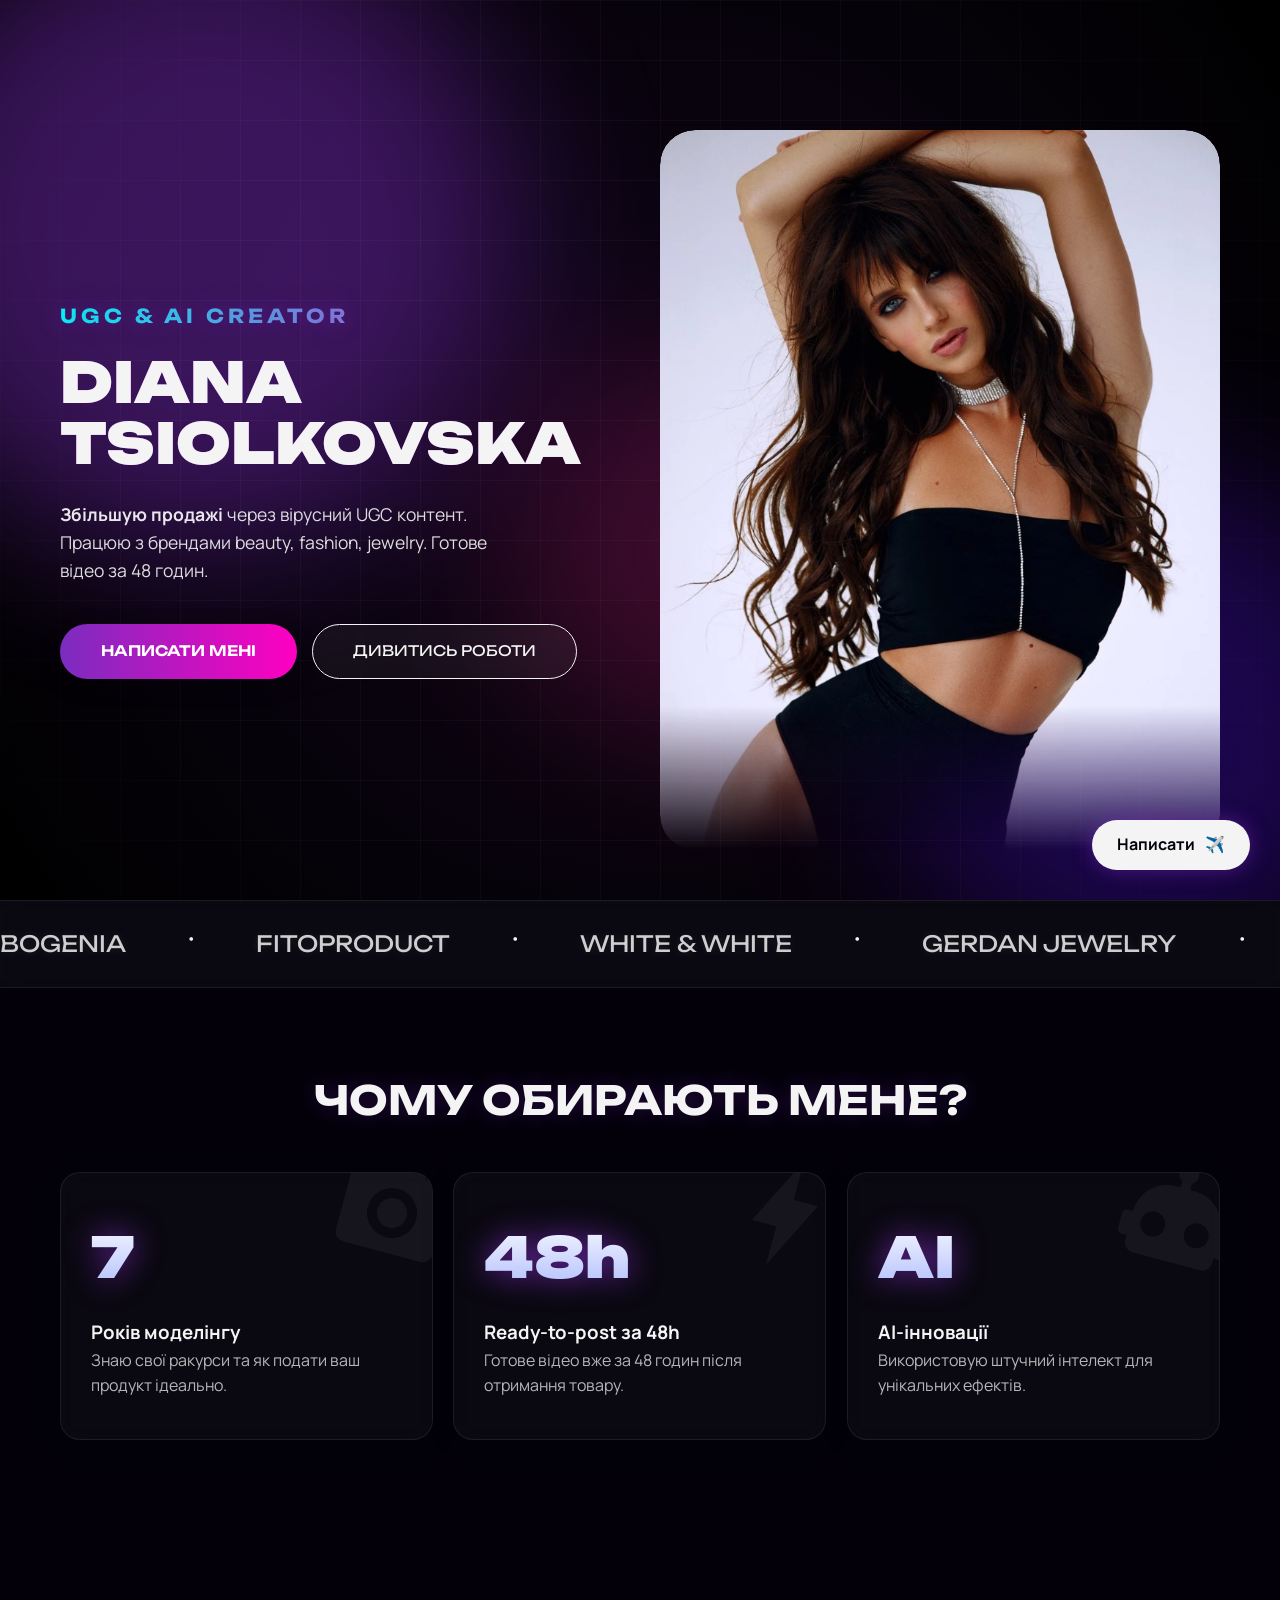
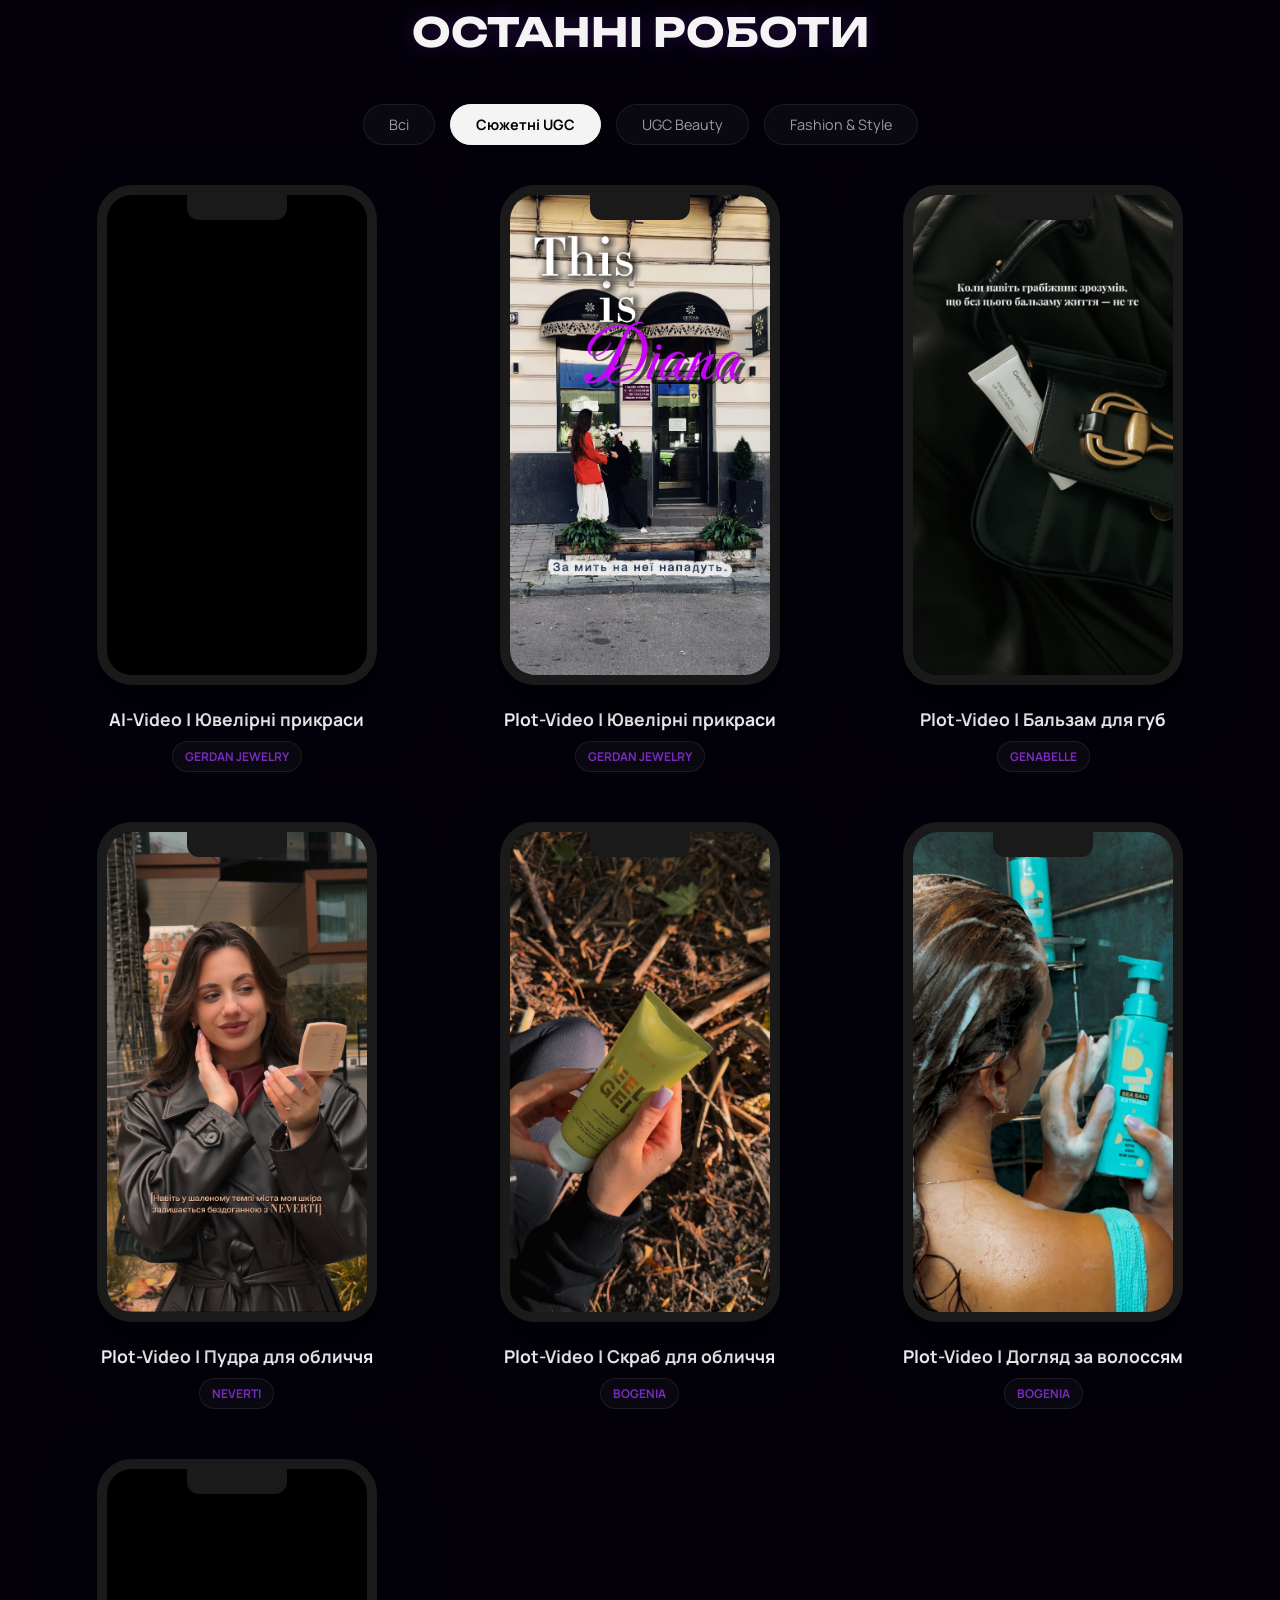
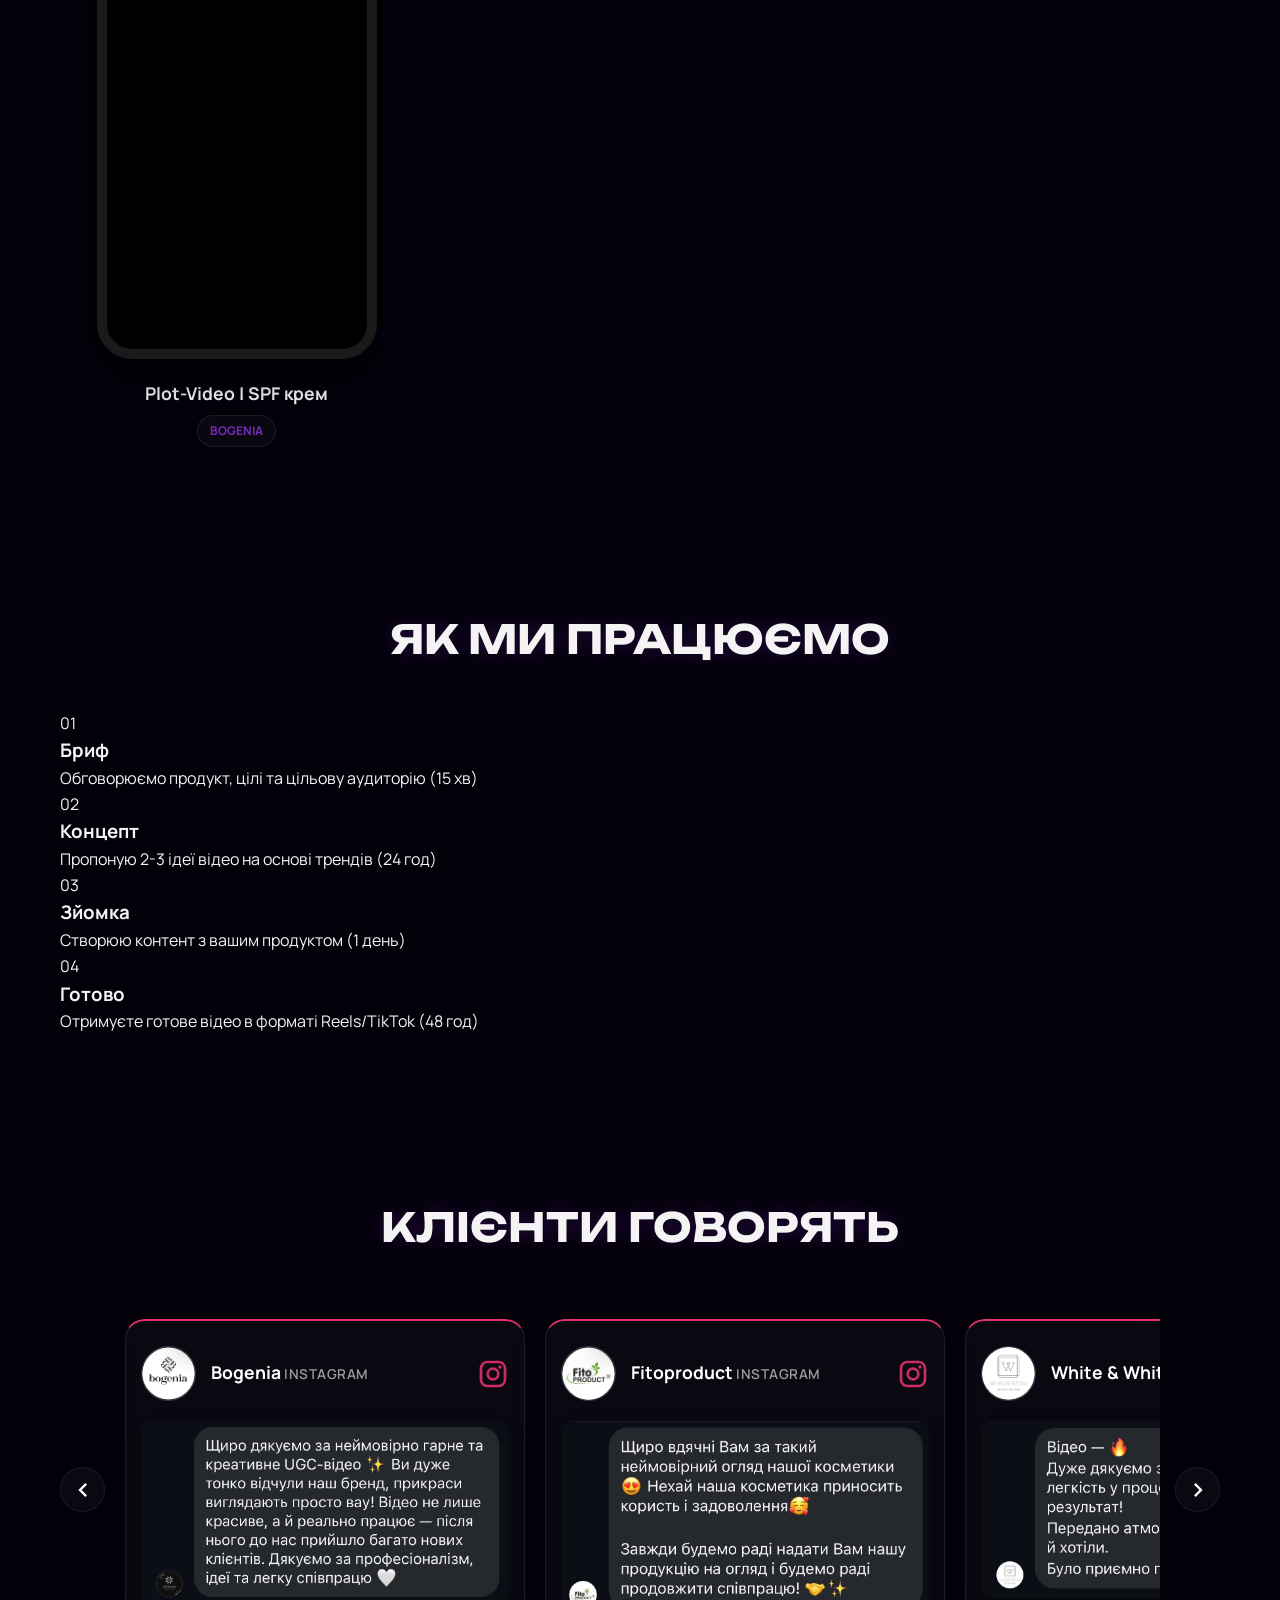
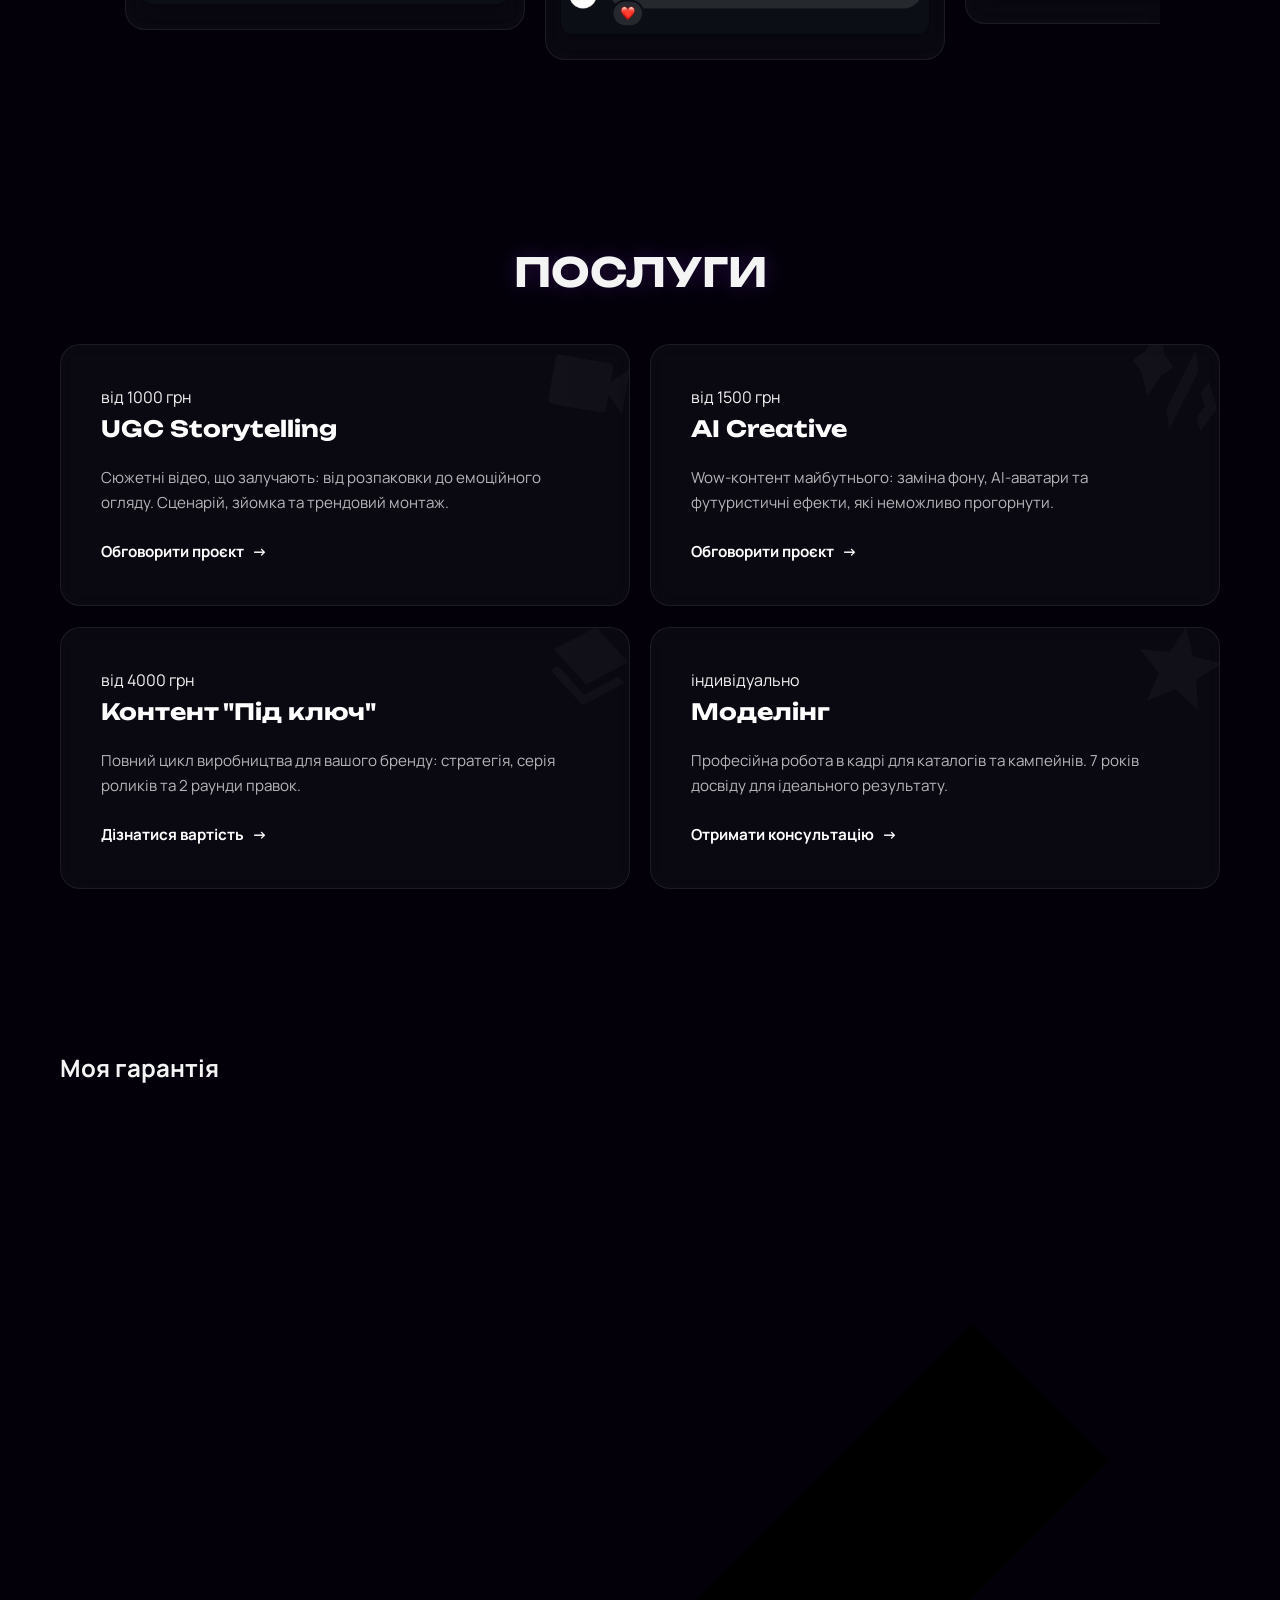
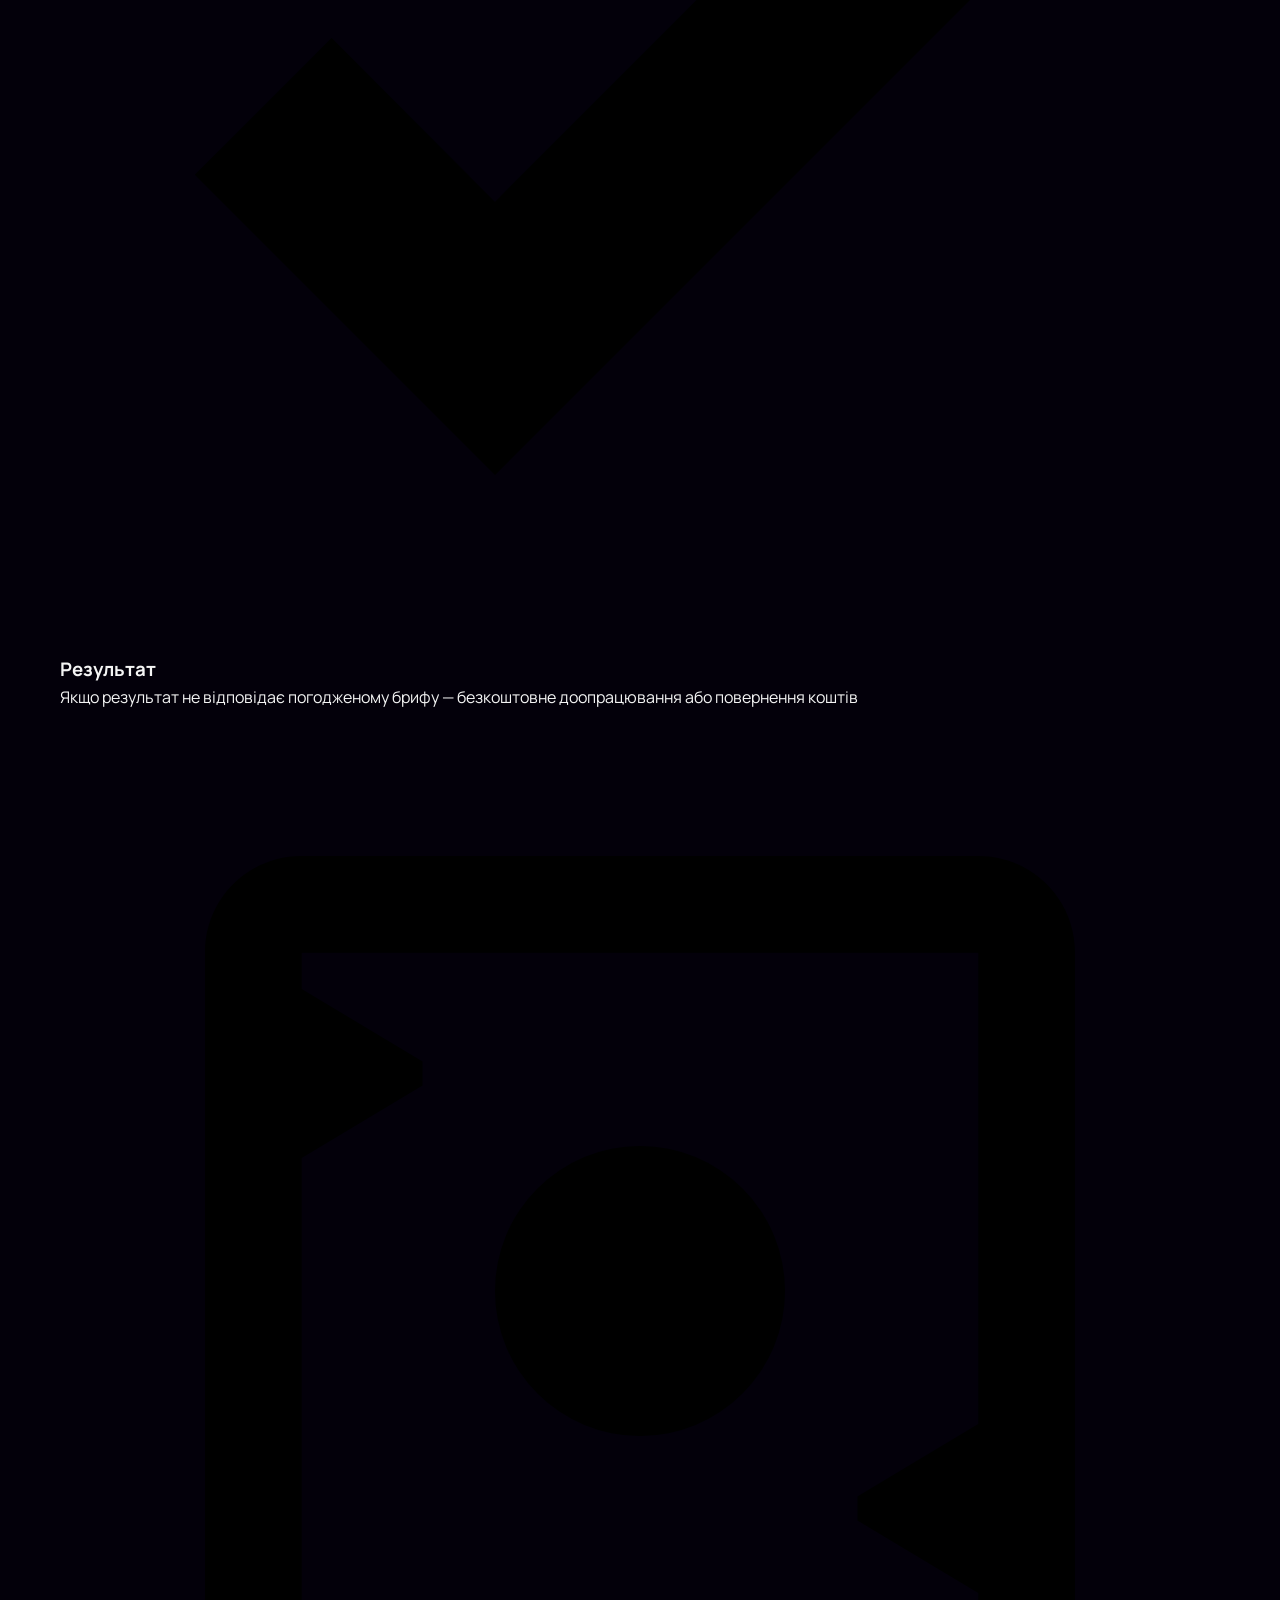
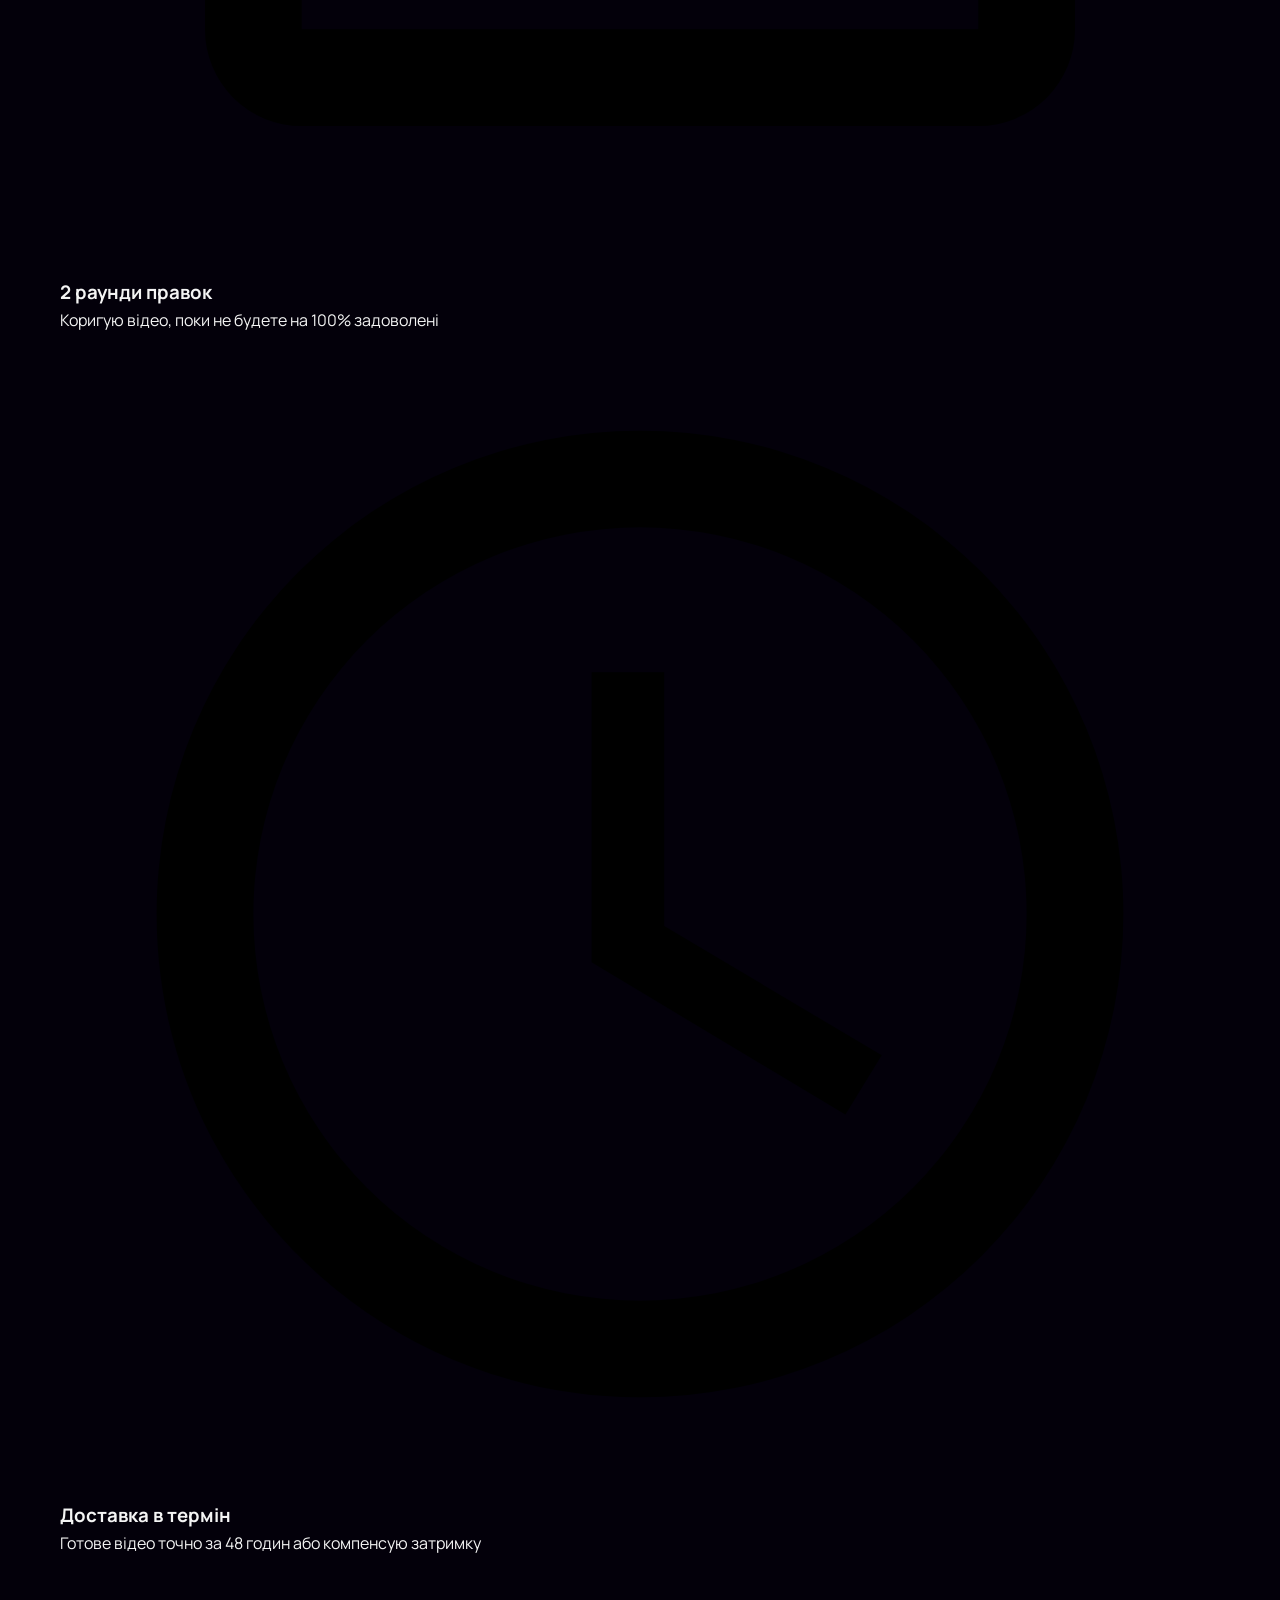
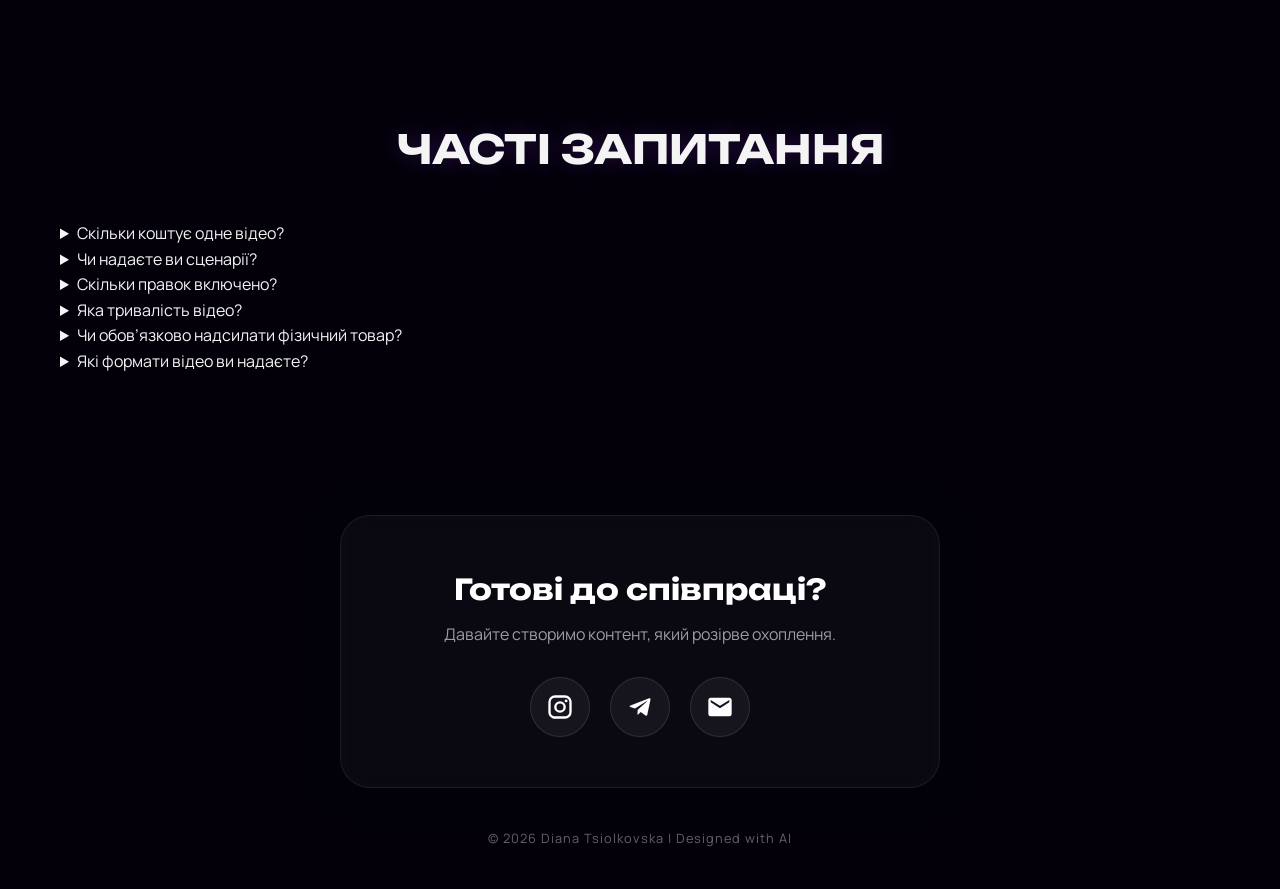
==== commit 7abc981a: "update with claude" ====
--- a/index.html
+++ b/index.html
@@ -5,10 +5,36 @@
     <meta name="viewport" content="width=device-width, initial-scale=1.0, maximum-scale=1.0, user-scalable=no, viewport-fit=cover">
     <meta name="theme-color" content="#03000a">
 
+    <!-- Google Analytics 4 (Measurement ID G-055CLTDZQ2).
+         Contact-button clicks are tracked automatically via src/js/analytics.js -->
+    <script async src="https://www.googletagmanager.com/gtag/js?id=G-055CLTDZQ2"></script>
+    <script>
+        window.dataLayer = window.dataLayer || [];
+        function gtag(){dataLayer.push(arguments);}
+        gtag('js', new Date());
+        gtag('config', 'G-055CLTDZQ2');
+    </script>
+
     <title>Diana Tsiolkovska | UGC & AI Creator</title>
     <meta name="description"
           content="UGC кріейтора та AI спеціаліст. Створення вірусних відео для TikTok/Reels, реклама брендів, моделінг. Готові відео за 48 годин.">
     <meta name="keywords" content="UGC creator, AI creator, TikTok, Reels, контент, моделінг, відео реклама">
+    <meta name="author" content="Diana Tsiolkovska">
+    <link rel="canonical" href="https://diana-creator.site/">
+
+    <!-- Open Graph / Facebook -->
+    <meta property="og:type" content="website">
+    <meta property="og:url" content="https://diana-creator.site/">
+    <meta property="og:title" content="Diana Tsiolkovska | UGC & AI Creator">
+    <meta property="og:description" content="Збільшую продажі брендів beauty, fashion та jewelry через вірусний UGC контент. Готове відео за 48 годин.">
+    <meta property="og:image" content="https://diana-creator.site/assets/me.png">
+    <meta property="og:locale" content="uk_UA">
+
+    <!-- Twitter -->
+    <meta name="twitter:card" content="summary_large_image">
+    <meta name="twitter:title" content="Diana Tsiolkovska | UGC & AI Creator">
+    <meta name="twitter:description" content="Вірусний UGC контент для брендів beauty, fashion, jewelry. Готове відео за 48 годин.">
+    <meta name="twitter:image" content="https://diana-creator.site/assets/me.png">
 
     <!-- Preconnect for faster font loading -->
     <link rel="preconnect" href="https://fonts.googleapis.com">
@@ -20,6 +46,82 @@
 
     <!-- Preload critical assets -->
     <link rel="preload" href="assets/me.png" as="image" type="image/png">
+
+    <!-- Favicon and touch icons -->
+    <link rel="icon" href="assets/favicon.ico" type="image/x-icon">
+    <!-- PNG fallback / higher-quality square icon -->
+    <link rel="icon" href="assets/me.png" type="image/png" sizes="32x32">
+    <link rel="apple-touch-icon" href="assets/me.png">
+
+    <!-- Structured data for search engines (rich results) -->
+    <script type="application/ld+json">
+    {
+      "@context": "https://schema.org",
+      "@graph": [
+        {
+          "@type": "ProfessionalService",
+          "@id": "https://diana-creator.site/#business",
+          "name": "Diana Tsiolkovska — UGC & AI Creator",
+          "description": "Створення вірусного UGC та AI відео для брендів beauty, fashion та jewelry. Готове відео за 48 годин.",
+          "url": "https://diana-creator.site/",
+          "image": "https://diana-creator.site/assets/me.png",
+          "priceRange": "від 1000 грн",
+          "areaServed": "UA",
+          "founder": {
+            "@type": "Person",
+            "name": "Diana Tsiolkovska",
+            "jobTitle": "UGC & AI Creator"
+          },
+          "sameAs": [
+            "https://www.instagram.com/diana.tsiolkovska",
+            "https://t.me/diana_ugc"
+          ],
+          "makesOffer": [
+            { "@type": "Offer", "name": "UGC огляд на продукт", "price": "1000", "priceCurrency": "UAH" },
+            { "@type": "Offer", "name": "UGC сюжетне відео", "price": "1500", "priceCurrency": "UAH" },
+            { "@type": "Offer", "name": "AI Креатив", "price": "1500", "priceCurrency": "UAH" },
+            { "@type": "Offer", "name": "Контент під ключ", "price": "4000", "priceCurrency": "UAH" }
+          ]
+        },
+        {
+          "@type": "FAQPage",
+          "@id": "https://diana-creator.site/#faq",
+          "mainEntity": [
+            {
+              "@type": "Question",
+              "name": "Скільки коштує одне відео?",
+              "acceptedAnswer": { "@type": "Answer", "text": "UGC огляд (розпаковка) — від 1000 грн, UGC сюжетне відео — від 1500 грн, AI Креатив — від 1500 грн, Контент під ключ — від 4000 грн. Остаточна вартість залежить від складності, тривалості та кількості відео." }
+            },
+            {
+              "@type": "Question",
+              "name": "Чи надаєте ви сценарії?",
+              "acceptedAnswer": { "@type": "Answer", "text": "Так, я розробляю концепт на основі актуальних трендів та вашої ніші. Отримуєте 2-3 варіанти ідей, які узгоджуємо перед зйомкою." }
+            },
+            {
+              "@type": "Question",
+              "name": "Скільки правок включено?",
+              "acceptedAnswer": { "@type": "Answer", "text": "2 раунди правок включені у вартість безкоштовно. Додаткові правки обговорюються окремо." }
+            },
+            {
+              "@type": "Question",
+              "name": "Яка тривалість відео?",
+              "acceptedAnswer": { "@type": "Answer", "text": "Стандартна тривалість 15-60 секунд — оптимально для Reels та TikTok. Інші формати за запитом." }
+            },
+            {
+              "@type": "Question",
+              "name": "Чи обов’язково надсилати фізичний товар?",
+              "acceptedAnswer": { "@type": "Answer", "text": "Для якісного UGC-відео потрібен ваш продукт. Якщо надіслати зразок немає можливості, ми можемо створити AI-контент на основі якісних фото продукту." }
+            },
+            {
+              "@type": "Question",
+              "name": "Які формати відео ви надаєте?",
+              "acceptedAnswer": { "@type": "Answer", "text": "Готові відео у форматі 9:16 (vertical) — Instagram Reels, TikTok, YouTube Shorts. Інші формати за попереднім запитом." }
+            }
+          ]
+        }
+      ]
+    }
+    </script>
 </head>
 <body>
 
@@ -30,12 +132,12 @@
     <div class="grid-overlay"></div>
 </div>
 
-<a href="https://www.instagram.com/diana.tsiolkovska"
+<a href="https://ig.me/m/diana.tsiolkovska"
    target="_blank"
    rel="noopener noreferrer"
    class="floating-cta"
-   aria-label="Зв'язатися через Instagram">
-    <span>Зв'язатися</span>
+   aria-label="Написати в Instagram Direct">
+    <span>Написати</span>
     <span aria-hidden="true">✈️</span>
 </a>
 
@@ -48,7 +150,14 @@
                 <strong>Збільшую продажі</strong> через вірусний UGC контент.<br>
                 Працюю з брендами beauty, fashion, jewelry. Готове відео за 48 годин.
             </p>
-            <a href="#portfolio" class="btn-primary">Дивитись роботи</a>
+            <div class="hero-actions">
+                <a href="https://ig.me/m/diana.tsiolkovska"
+                   target="_blank"
+                   rel="noopener noreferrer"
+                   class="btn-cta"
+                   data-cta="hero_message">Написати мені</a>
+                <a href="#portfolio" class="btn-primary">Дивитись роботи</a>
+            </div>
         </div>
         <div class="hero-image-wrapper">
             <img src="assets/me.png"
@@ -84,7 +193,7 @@
                     <svg viewBox="0 0 24 24"><path d="M11 15H6L13 1V9H18L11 23V15Z" /></svg>
                 </div>
                 <div class="feature-number">48h</div>
-                <h3>Швидкість</h3>
+                <h3>Ready-to-post за 48h</h3>
                 <p>Готове відео вже за 48 годин після отримання товару.</p>
             </div>
 
@@ -93,7 +202,7 @@
                     <svg viewBox="0 0 24 24"><path d="M12,2A2,2 0 0,1 14,4C14,4.74 13.6,5.39 13,5.73V7H14A7,7 0 0,1 21,14H22A1,1 0 0,1 23,15V18A1,1 0 0,1 22,19H21V20A2,2 0 0,1 19,22H5A2,2 0 0,1 3,20V19H2A1,1 0 0,1 1,18V15A1,1 0 0,1 2,14H3A7,7 0 0,1 10,7H11V5.73C10.4,5.39 10,4.74 10,4A2,2 0 0,1 12,2M7.5,13A2.5,2.5 0 0,0 5,15.5A2.5,2.5 0 0,0 7.5,18A2.5,2.5 0 0,0 10,15.5A2.5,2.5 0 0,0 7.5,13M16.5,13A2.5,2.5 0 0,0 14,15.5A2.5,2.5 0 0,0 16.5,18A2.5,2.5 0 0,0 19,15.5A2.5,2.5 0 0,0 16.5,13Z" /></svg>
                 </div>
                 <div class="feature-number">AI</div>
-                <h3>Технології</h3>
+                <h3>AI-інновації</h3>
                 <p>Використовую штучний інтелект для унікальних ефектів.</p>
             </div>
         </div>
@@ -166,8 +275,8 @@
                     <svg viewBox="0 0 24 24"><path d="M17,10.5V7A1,1 0 0,0 16,6H4A1,1 0 0,0 3,7V17A1,1 0 0,0 4,18H16A1,1 0 0,0 17,17V13.5L21,17.5V6.5L17,10.5Z" /></svg>
                 </div>
                 <div>
-                    <h3 class="service-title">UGC Реклама</h3>
-                    <p class="service-desc">Динамічні Reels/TikTok. Сценарій, зйомка, монтаж, підбір трендової музики.</p>
+                    <h3 class="service-title">UGC Storytelling</h3>
+                    <p class="service-desc">Сюжетні відео, що залучають: від розпаковки до емоційного огляду. Сценарій, зйомка та трендовий монтаж.</p>
                 </div>
                 <a href="https://ig.me/m/diana.tsiolkovska"
                    target="_blank"
@@ -183,8 +292,8 @@
                     <svg viewBox="0 0 24 24"><path d="M7.5,5.6L5,0L2.5,5.6L0,8L2.5,10.4L5,16L7.5,10.4L10,8L7.5,5.6M19,16L17.5,19L19,22L20.5,19L22,16L20.5,13L19,10L17.5,13L19,16M13,8L11.5,13L10,18L11.5,23L13,18L14.5,13L16,8L14.5,3L13,8Z" /></svg>
                 </div>
                 <div>
-                    <h3 class="service-title">AI Креативи</h3>
-                    <p class="service-desc">Заміна фону, футуристичні переходи, AI-аватари. Вау-ефект гарантовано.</p>
+                    <h3 class="service-title">AI Creative</h3>
+                    <p class="service-desc">Wow-контент майбутнього: заміна фону, AI-аватари та футуристичні ефекти, які неможливо прогорнути.</p>
                 </div>
                 <a href="https://ig.me/m/diana.tsiolkovska"
                    target="_blank"
@@ -200,8 +309,8 @@
                     <svg viewBox="0 0 24 24"><path d="M12,16L19.36,10.27L21,9L12,2L3,9L4.63,10.27M12,18.54L4.62,12.81L3,14.07L12,21.07L21,14.07L19.37,12.8L12,18.54Z" /></svg>
                 </div>
                 <div>
-                    <h3 class="service-title">Контент "під ключ"</h3>
-                    <p class="service-desc">Повна упаковка бренду: візуальна стратегія, Lookbook та сітка постів.</p>
+                    <h3 class="service-title">Контент "Під ключ"</h3>
+                    <p class="service-desc">Повний цикл виробництва для вашого бренду: стратегія, серія роликів та 2 раунди правок.</p>
                 </div>
                 <a href="https://ig.me/m/diana.tsiolkovska"
                    target="_blank"
@@ -218,7 +327,7 @@
                 </div>
                 <div>
                     <h3 class="service-title">Моделінг</h3>
-                    <p class="service-desc">Професійна зйомка для каталогів, лукбуків та кампейнів. Досвід 7 років.</p>
+                    <p class="service-desc">Професійна робота в кадрі для каталогів та кампейнів. 7 років досвіду для ідеального результату.</p>
                 </div>
                 <a href="https://ig.me/m/diana.tsiolkovska"
                    target="_blank"
@@ -238,8 +347,8 @@
             <div class="guarantee-grid">
                 <div class="guarantee-item">
                     <svg class="guarantee-icon" viewBox="0 0 24 24"><path d="M9,20.42L2.79,14.21L5.62,11.38L9,14.77L18.88,4.88L21.71,7.71L9,20.42Z" /></svg>
-                    <h3>Повернення коштів</h3>
-                    <p>Якщо результат не відповідає брифу, повертаю 100% коштів</p>
+                    <h3>Результат</h3>
+                    <p>Якщо результат не відповідає погодженому брифу — безкоштовне доопрацювання або повернення коштів</p>
                 </div>
                 <div class="guarantee-item">
                     <svg class="guarantee-icon" viewBox="0 0 24 24"><path d="M19,3H5C3.89,3 3,3.89 3,5V19A2,2 0 0,0 5,21H19A2,2 0 0,0 21,19V5C21,3.89 20.1,3 19,3M19,5V19H5V5H19M16.5,16.25L19,14.75V18.25L16.5,16.75M7.5,7.75L5,9.25V5.75L7.5,7.25M12,9A3,3 0 0,1 15,12A3,3 0 0,1 12,15A3,3 0 0,1 9,12A3,3 0 0,1 12,9Z" /></svg>
@@ -258,32 +367,132 @@
 
 <section id="faq" class="section">
     <div class="container">
-        <h2 class="section-title">Часті питання</h2>
+        <h2 class="section-title">Часті запитання</h2>
         <div class="faq-list">
             <details class="faq-item">
                 <summary>Скільки коштує одне відео?</summary>
-                <p>UGC відео від 1000 грн, AI креатив від 1500 грн, пакети від 4000 грн. Остаточна вартість залежить від складності та кількості відео.</p>
+                <div class="pricing-list">
+                    <div class="pricing-items">
+                        <div class="pricing-item">
+                            <div class="pricing-item-icon">
+                                <svg viewBox="0 0 24 24" xmlns="http://www.w3.org/2000/svg" aria-hidden="true" focusable="false">
+                                    <path d="M7 2h10v2H7zm0 18h10v2H7zm-2-4h2v4H5zm14 0h2v4h-2zM3 8h18v8H3z" fill="currentColor"/>
+                                </svg>
+                            </div>
+                            <div class="pricing-item-content">
+                                <div class="pricing-item-title">1. UGC огляд на продукт (розпаковка) — від 1000 грн</div>
+                                <div class="pricing-item-desc">Коротке динамічне відео: розпаковка, перші враження і демонстрація ключових характеристик.</div>
+                            </div>
+                        </div>
+
+                        <div class="pricing-item">
+                            <div class="pricing-item-icon">
+                                <svg viewBox="0 0 24 24" xmlns="http://www.w3.org/2000/svg" aria-hidden="true" focusable="false">
+                                    <path d="M12 2C6.48 2 2 6.48 2 12s4.48 10 10 10 10-4.48 10-10S17.52 2 12 2zm-2 15l-5-5 1.41-1.41L10 14.17l7.59-7.59L19 8l-9 9z" fill="currentColor"/>
+                                </svg>
+                            </div>
+                            <div class="pricing-item-content">
+                                <div class="pricing-item-title">2. UGC сюжетне відео — від 1500 грн</div>
+                                <div class="pricing-item-desc">Сюжетна історія, режисура, прості переходи і монтаж під трендову музику.</div>
+                            </div>
+                        </div>
+
+                        <div class="pricing-item">
+                            <div class="pricing-item-icon">
+                                <svg viewBox="0 0 24 24" xmlns="http://www.w3.org/2000/svg" aria-hidden="true" focusable="false">
+                                    <path d="M12 2C6.48 2 2 6.48 2 12s4.48 10 10 10 10-4.48 10-10S17.52 2 12 2zm0 18c-4.41 0-8-3.59-8-8s3.59-8 8-8 8 3.59 8 8-3.59 8-8 8zm3.5-9c.83 0 1.5-.67 1.5-1.5S16.33 8 15.5 8 14 8.67 14 9.5s.67 1.5 1.5 1.5zm-7 0c.83 0 1.5-.67 1.5-1.5S9.33 8 8.5 8 7 8.67 7 9.5 7.67 11 8.5 11zm3.5 6.5c2.33 0 4.31-1.46 5.11-3.5H6.89c.8 2.04 2.78 3.5 5.11 3.5z" fill="currentColor"/>
+                                </svg>
+                            </div>
+                            <div class="pricing-item-content">
+                                <div class="pricing-item-title">3. AI Креатив — від 1500 грн</div>
+                                <div class="pricing-item-desc">Ефекти з допомогою AI: заміна фону, генерація переходів, AI-еталони. Підходить для wow-ефекту.</div>
+                            </div>
+                        </div>
+
+                        <div class="pricing-item">
+                            <div class="pricing-item-icon">
+                                <svg viewBox="0 0 24 24" xmlns="http://www.w3.org/2000/svg" aria-hidden="true" focusable="false">
+                                    <path d="M19 3H5c-1.1 0-2 .9-2 2v14c0 1.1.9 2 2 2h14c1.1 0 2-.9 2-2V5c0-1.1-.9-2-2-2zm-5 9.5c0 .83-.67 1.5-1.5 1.5S11 13.33 11 12.5s.67-1.5 1.5-1.5 1.5.67 1.5 1.5zm5 0c0 .83-.67 1.5-1.5 1.5s-1.5-.67-1.5-1.5.67-1.5 1.5-1.5 1.5.67 1.5 1.5zM8.5 12.5c0 .83-.67 1.5-1.5 1.5s-1.5-.67-1.5-1.5.67-1.5 1.5-1.5 1.5.67 1.5 1.5z" fill="currentColor"/>
+                                </svg>
+                            </div>
+                            <div class="pricing-item-content">
+                                <div class="pricing-item-title">4. Контент під ключ — від 4000 грн</div>
+                                <div class="pricing-item-desc">Пакетна пропозиція: сценарій, зйомка, монтаж, підбір звуку і 2 раунди правок. Оптимально для комплексної кампанії.</div>
+                            </div>
+                        </div>
+                    </div>
+
+                    <div class="pricing-note">
+                        <div class="pricing-note-icon">
+                            <svg viewBox="0 0 24 24" xmlns="http://www.w3.org/2000/svg" aria-hidden="true" focusable="false">
+                                <path d="M12 2C6.48 2 2 6.48 2 12s4.48 10 10 10 10-4.48 10-10S17.52 2 12 2zm1 15h-2v-2h2v2zm0-4h-2V7h2v6z" fill="currentColor"/>
+                            </svg>
+                        </div>
+                        <div class="pricing-note-text">Остаточна вартість залежить від складності, тривалості і кількості відео, а також додаткових запитів (наприклад, локації, реквізит, додаткові правки). Для точного кошторису — напишіть мені і я підрахую вартість під ваш запит.</div>
+                    </div>
+                </div>
             </details>
             <details class="faq-item">
                 <summary>Чи надаєте ви сценарії?</summary>
-                <p>Так, я розробляю концепт на основі актуальних трендів та вашої ніші. Ви отримуєте 2-3 варіанти ідей перед зйомкою.</p>
+                <div class="faq-content">
+                    <div class="faq-answer-block">
+                        <div>Так, я розробляю концепт на основі актуальних трендів та вашої ніші.</div>
+                        <ul class="faq-list-items">
+                            <li>Отримуєте 2-3 варіанти ідей</li>
+                            <li>Розробка перед зйомкою</li>
+                            <li>Узгодження з вами</li>
+                        </ul>
+                    </div>
+                </div>
             </details>
             <details class="faq-item">
                 <summary>Скільки правок включено?</summary>
-                <p>2 раунди правок включені в вартість безкоштовно. Додаткові правки обговорюються окремо.</p>
+                <div class="faq-content">
+                    <div class="faq-answer-block">
+                        <ul class="faq-list-items">
+                            <li><strong>2 раунди правок</strong> включені в вартість безкоштовно</li>
+                            <li>Додаткові правки обговорюються окремо</li>
+                        </ul>
+                    </div>
+                </div>
             </details>
             <details class="faq-item">
-                <summary>Як тривалість відео?</summary>
-                <p>Стандартна тривалість 15-60 секунд, оптимально для Reels/TikTok. Можливі інші формати за запитом.</p>
+                <summary>Яка тривалість відео?</summary>
+                <div class="faq-content">
+                    <div class="faq-answer-block">
+                        <div>Стандартна тривалість:</div>
+                        <ul class="faq-list-items">
+                            <li><strong>15-60 секунд</strong> — оптимально для Reels/TikTok</li>
+                            <li>Інші формати за запитом</li>
+                        </ul>
+                    </div>
+                </div>
             </details>
             <details class="faq-item">
-                <summary>Чи потрібно надсилати продукт?</summary>
-                <p>Так, для UGC відео потрібен ваш продукт. Я можу забрати його у Львові або ви надсилаєте поштою.</p>
-                <p>Також можна розглянути варіант генерації відео з вашим продуктом за допомогою AI.</p>
+                <summary>Чи обов’язково надсилати фізичний товар?</summary>
+                <div class="faq-content">
+                    <div class="faq-answer-block">
+                        <div><strong>Для створення якісного UGC-відео нам знадобиться ваш продукт.</strong></div>
+                        <div>
+                            <div class="faq-section-header">Альтернатива:</div>
+                            <ul class="faq-list-items">
+                                <li>Якщо немає можливості надіслати зразок, ми можемо створити AI-контент. Для цього потрібні якісні фото продукту — саме вони є фундаментом крутого фінального результату.</li>
+                            </ul>
+                        </div>
+                    </div>
+                </div>
             </details>
             <details class="faq-item">
                 <summary>Які формати відео ви надаєте?</summary>
-                <p>Готові відео в форматі 9:16 (vertical) для Instagram Reels, TikTok, YouTube Shorts. За попереднім запитом можу адаптувати під інші формати.</p>
+                <div class="faq-content">
+                    <div class="faq-answer-block">
+                        <div>Готові відео в стандартному форматі:</div>
+                        <ul class="faq-list-items">
+                            <li><strong>9:16 (vertical)</strong> — Instagram Reels, TikTok, YouTube Shorts</li>
+                            <li>Інші формати за попереднім запитом</li>
+                        </ul>
+                    </div>
+                </div>
             </details>
         </div>
     </div>
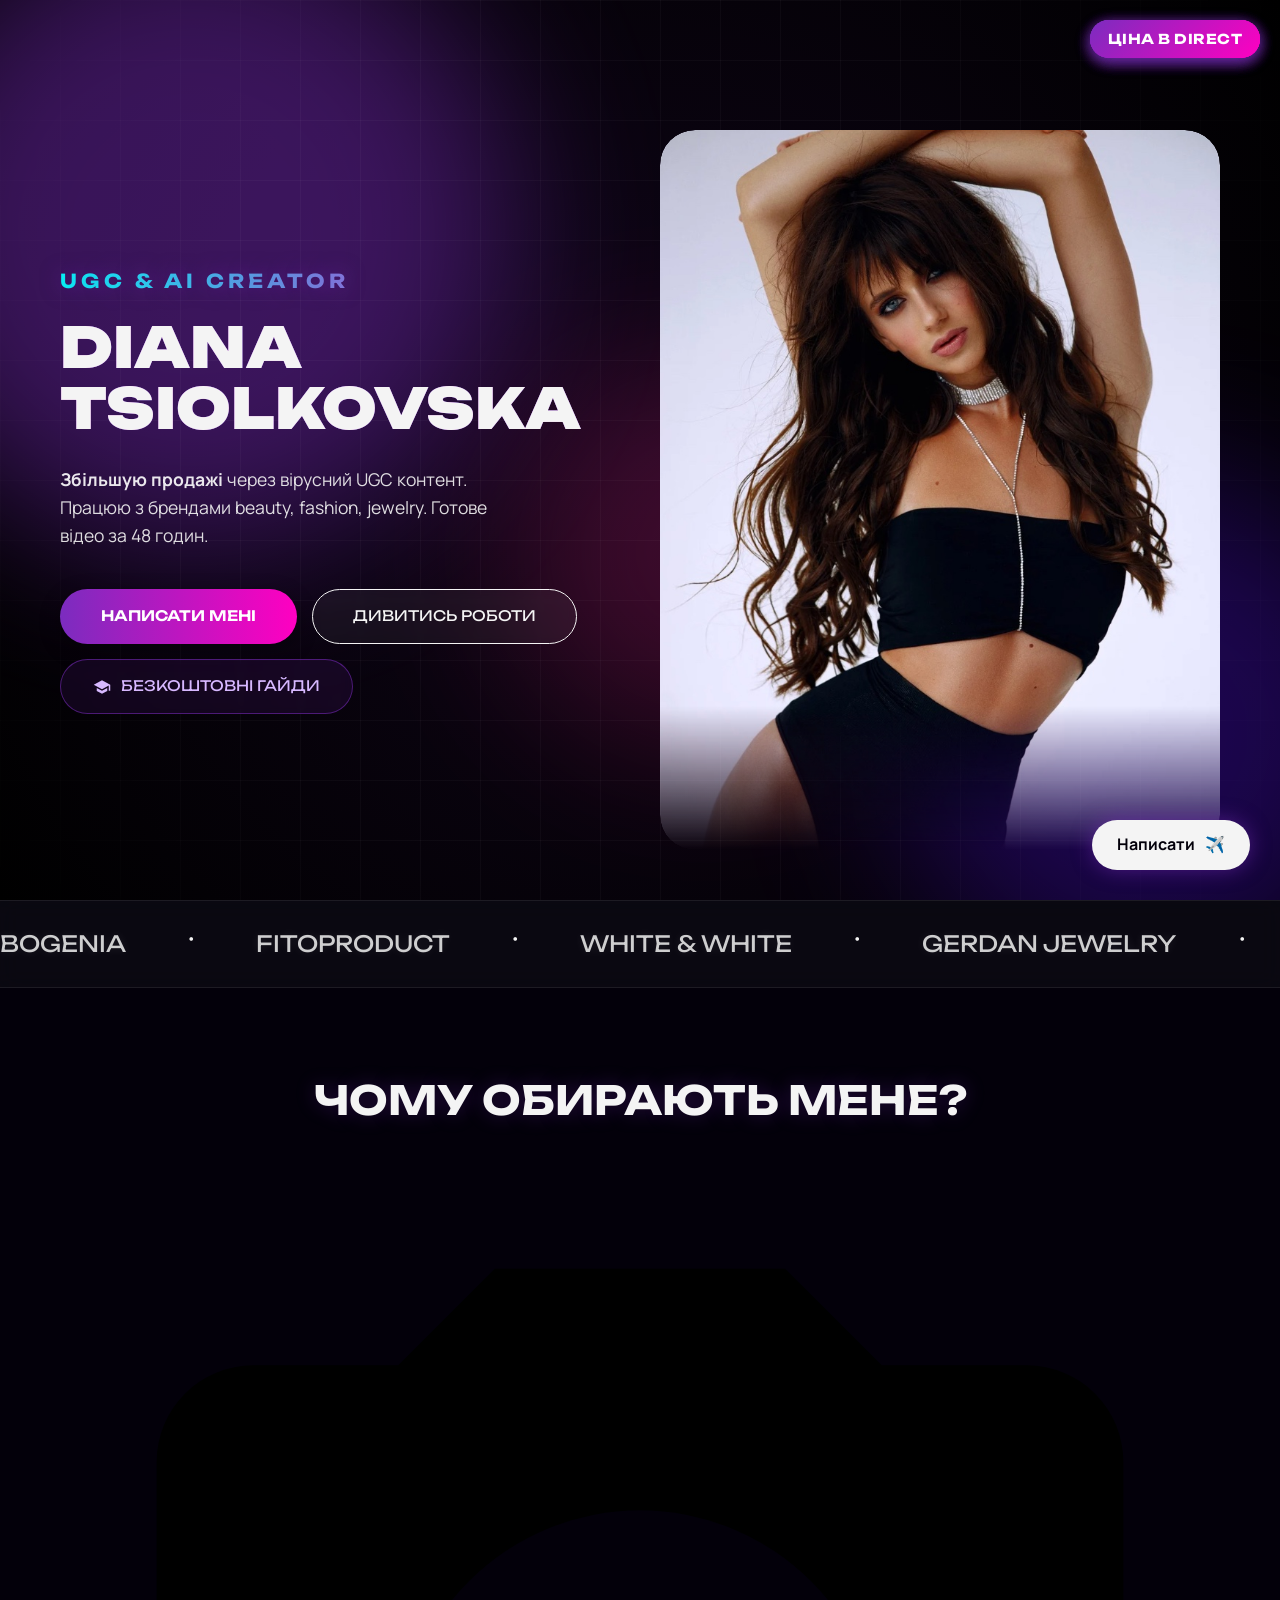
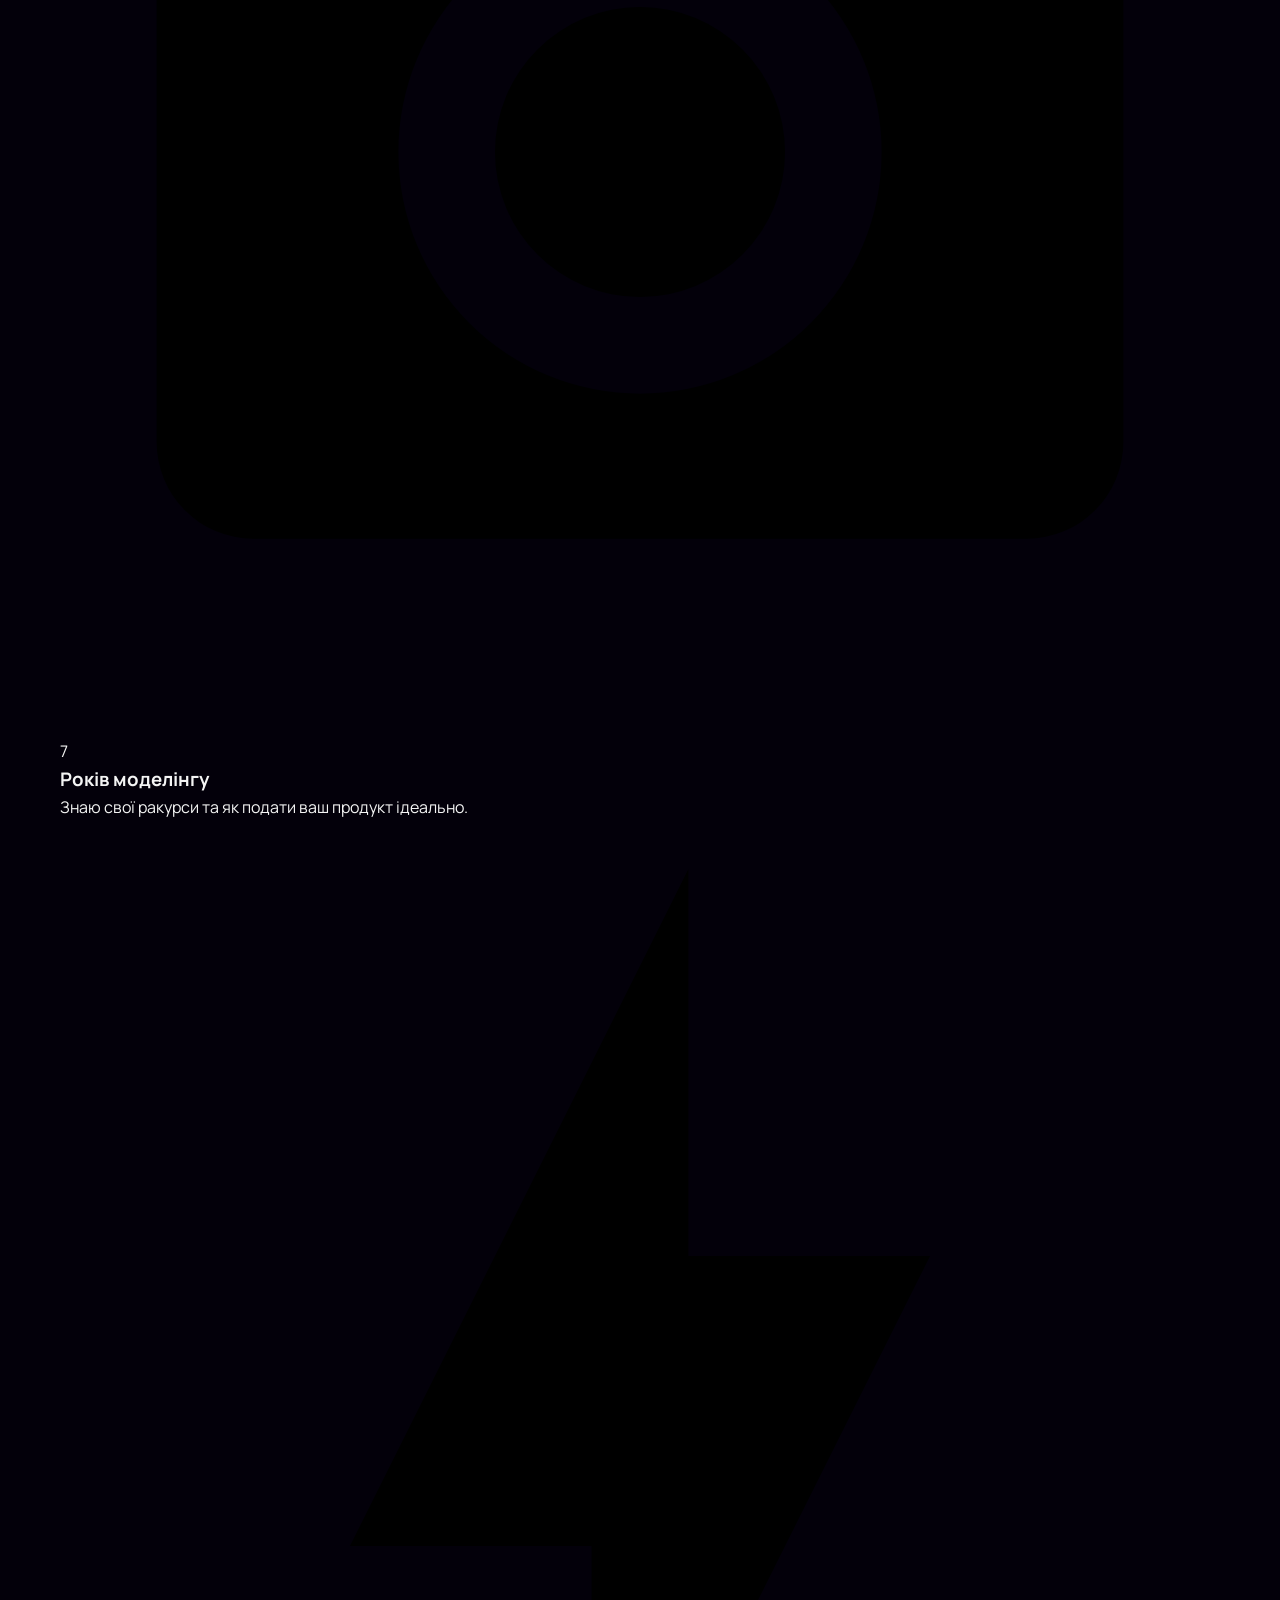
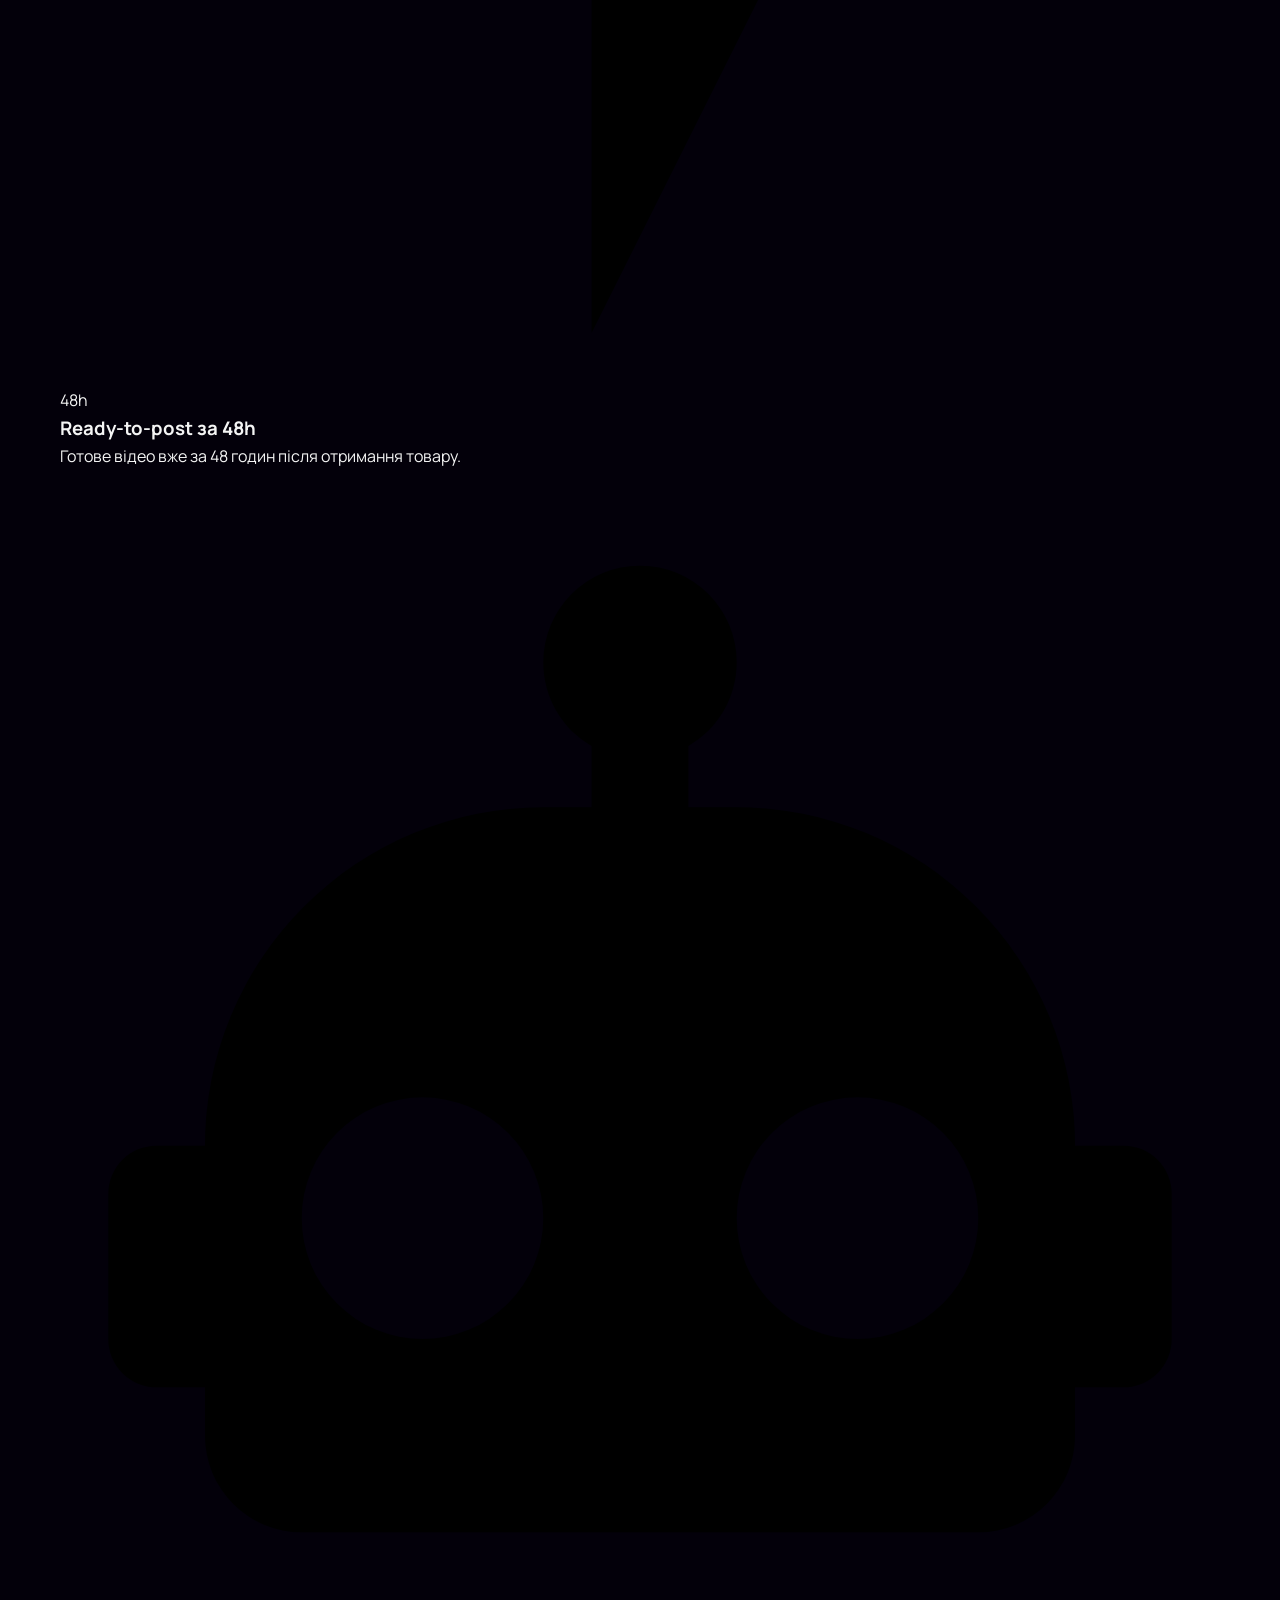
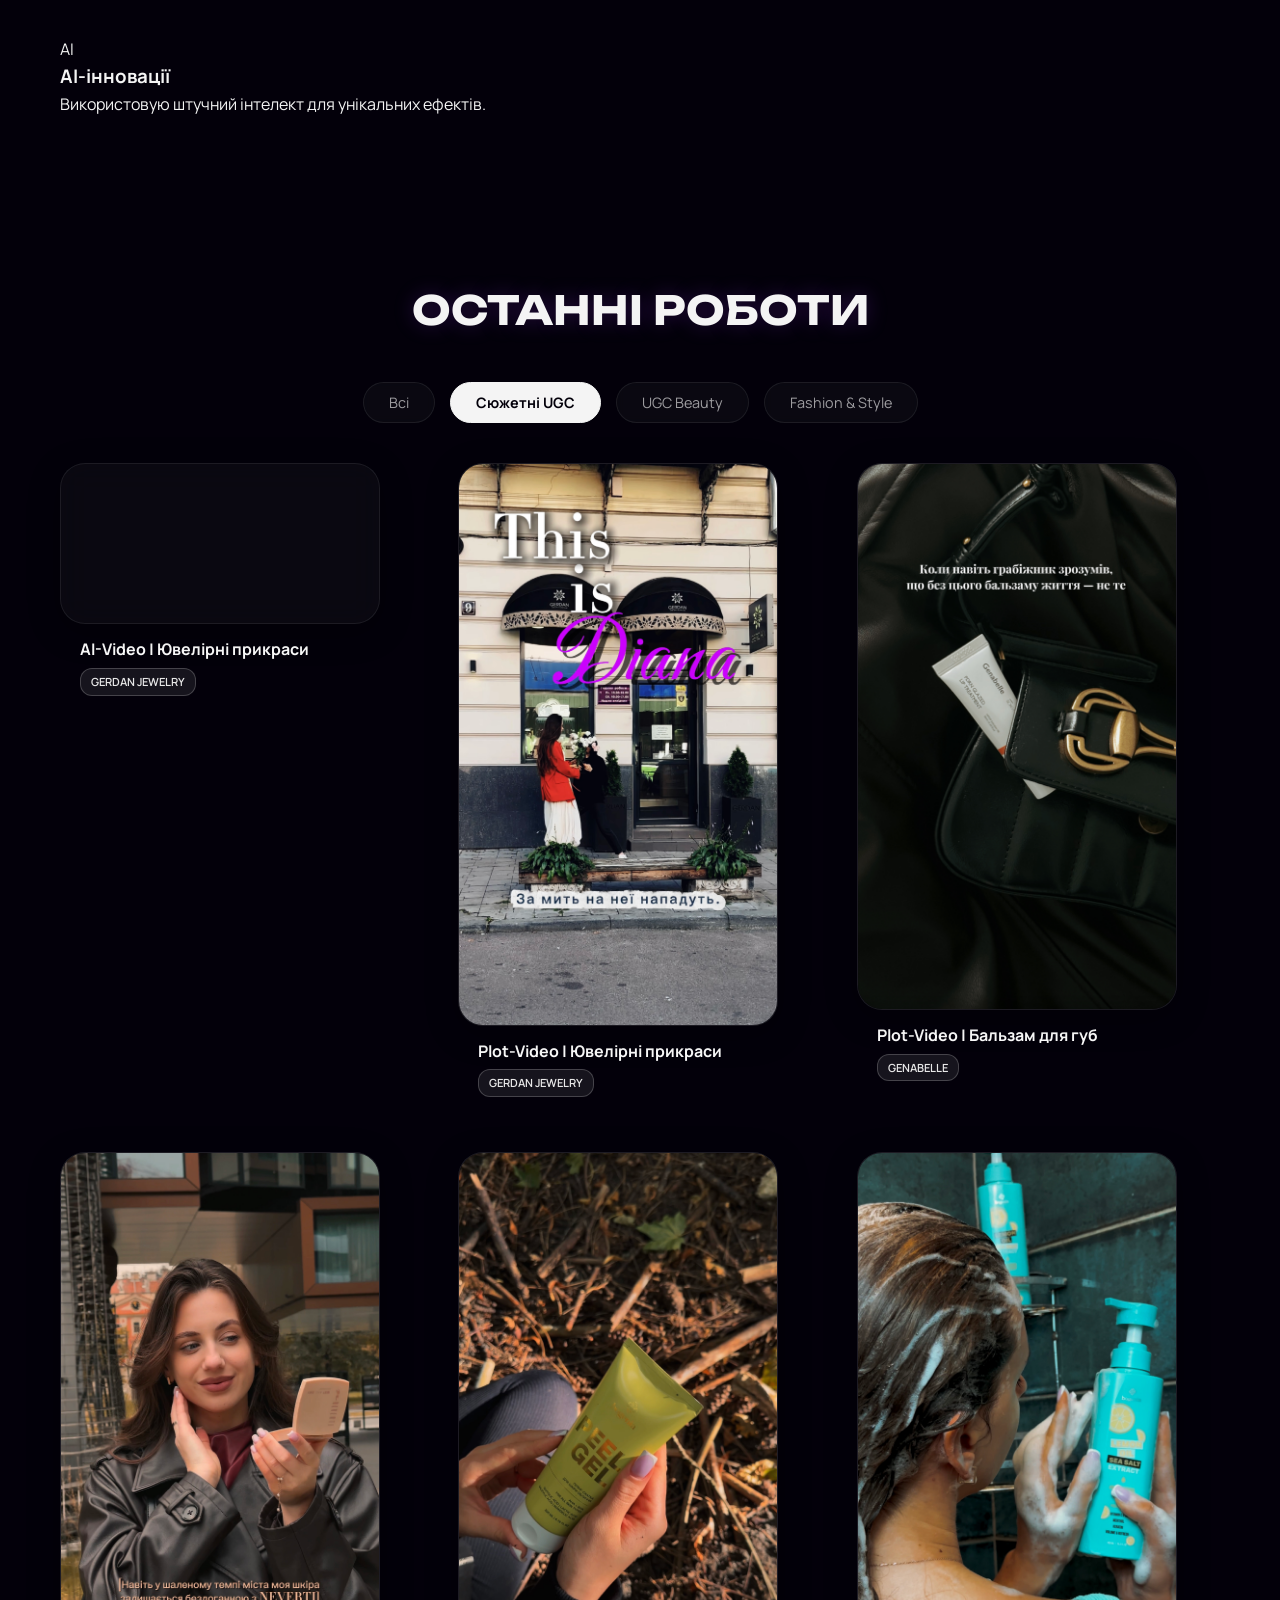
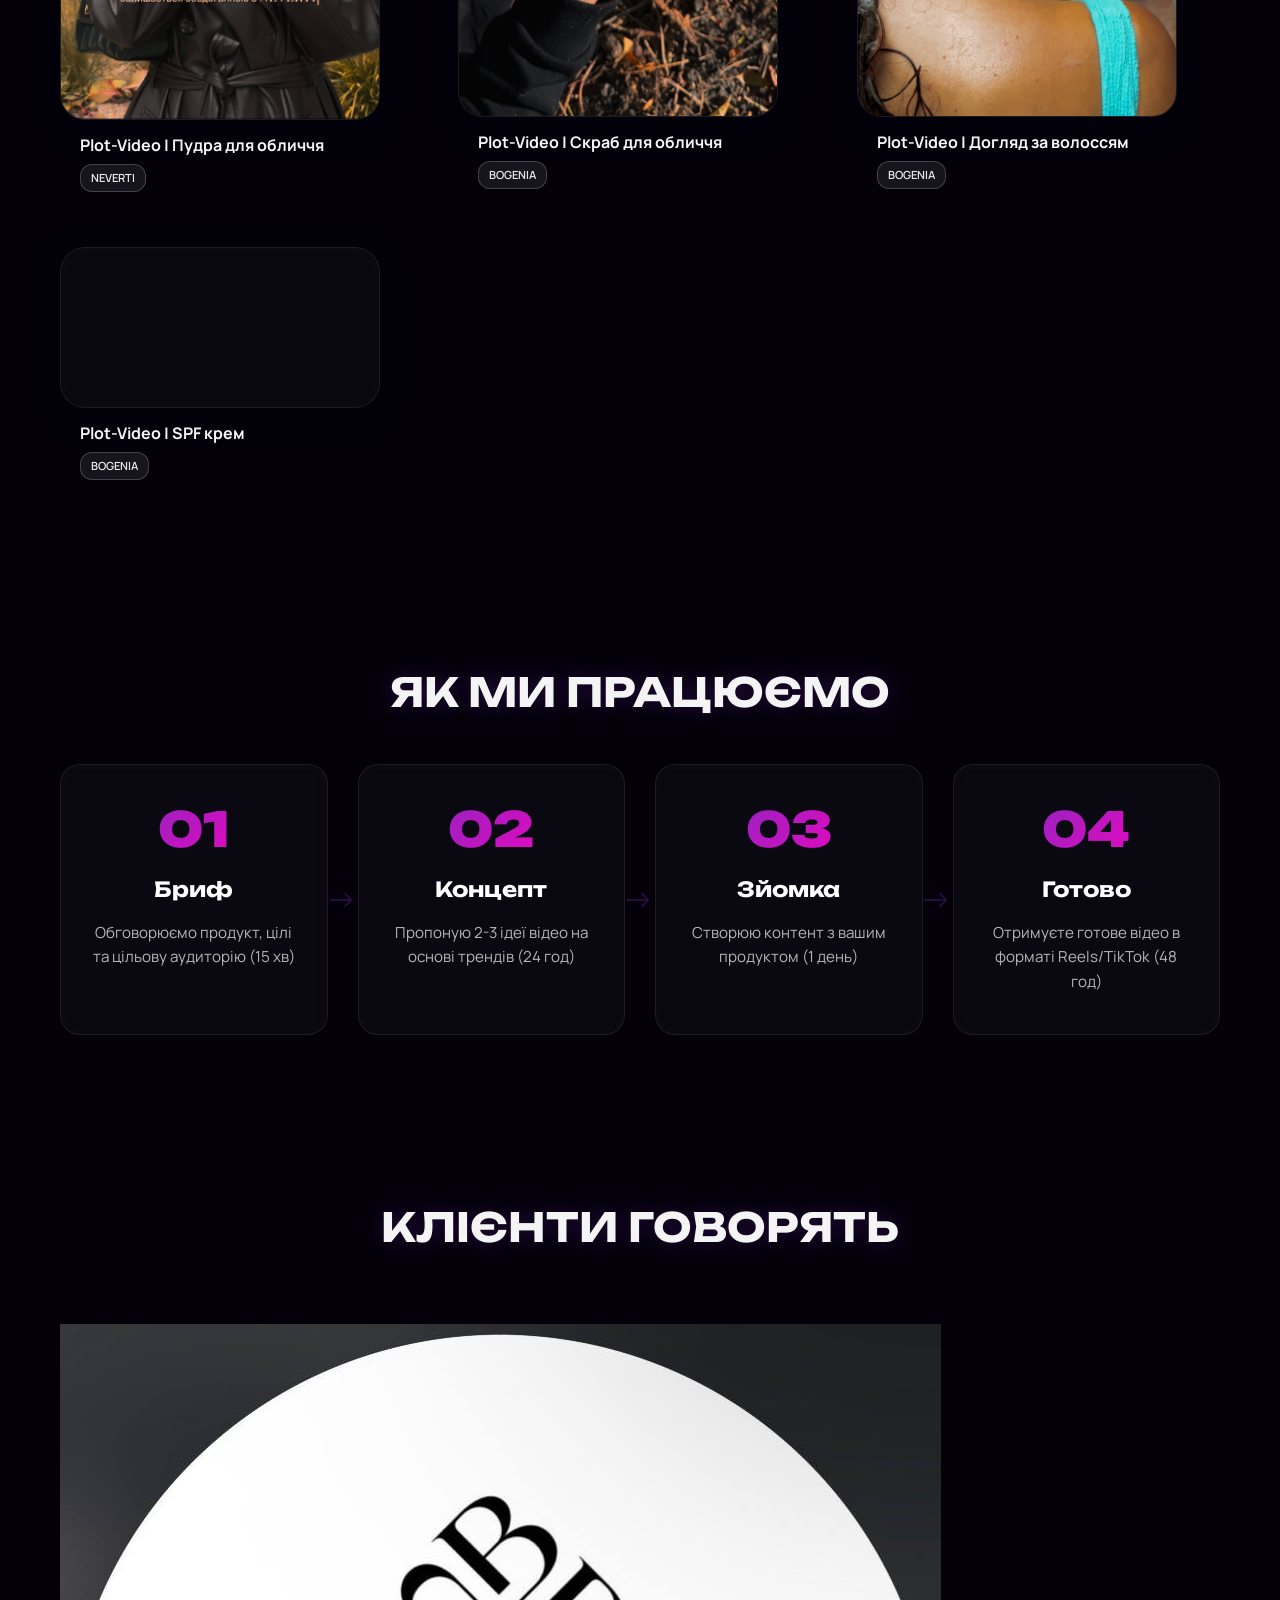
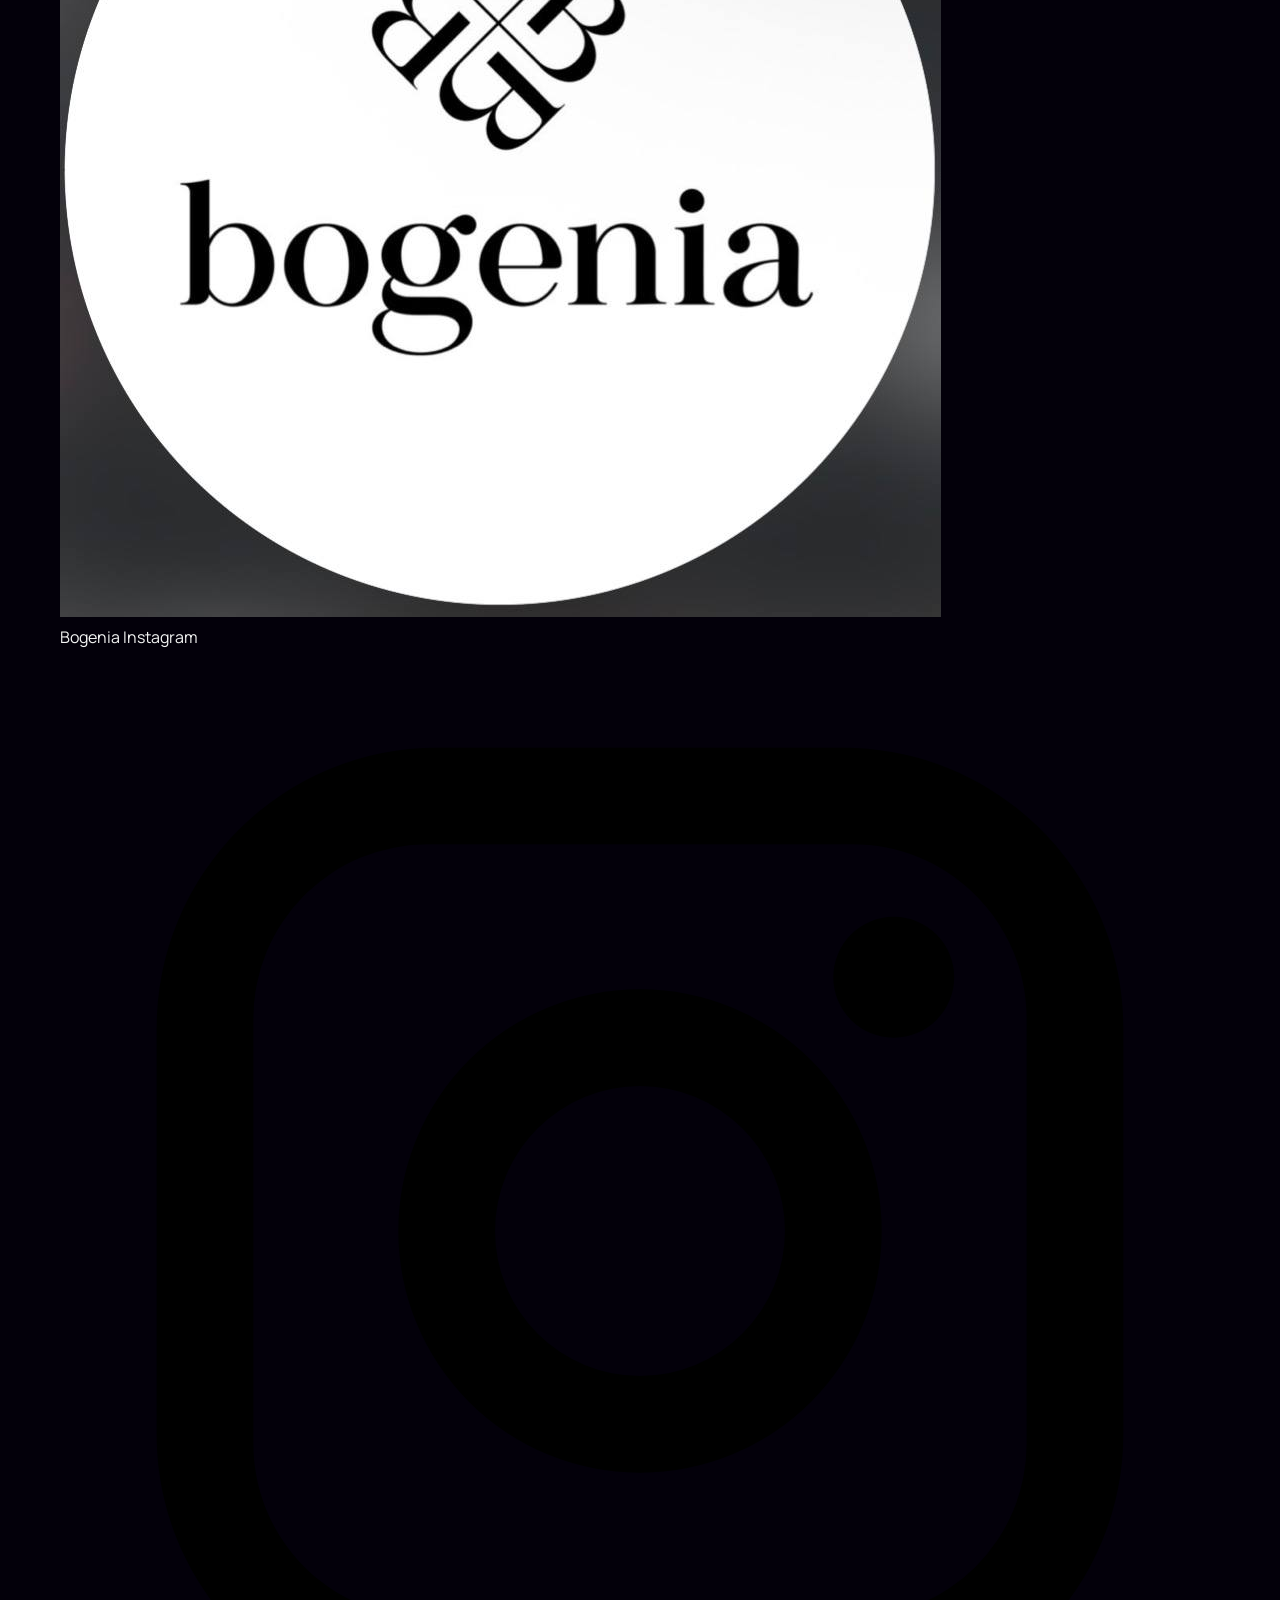
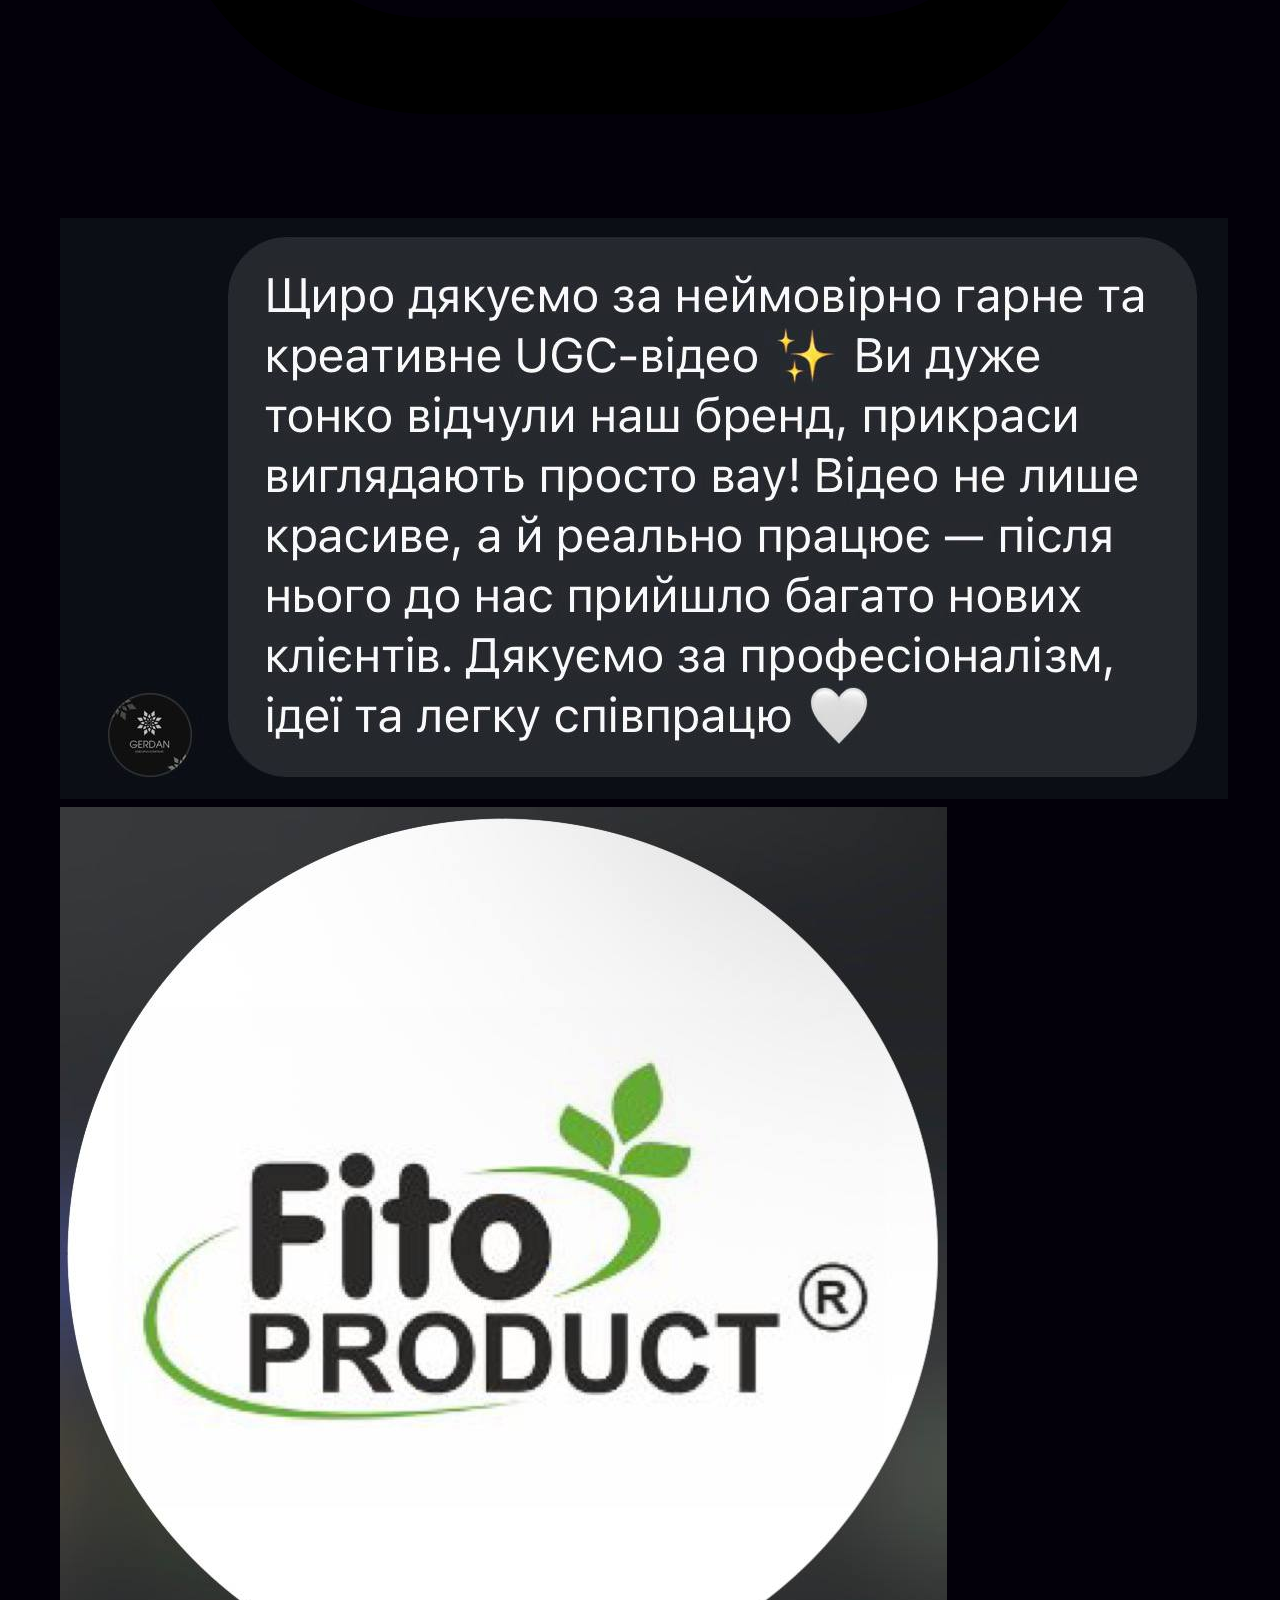
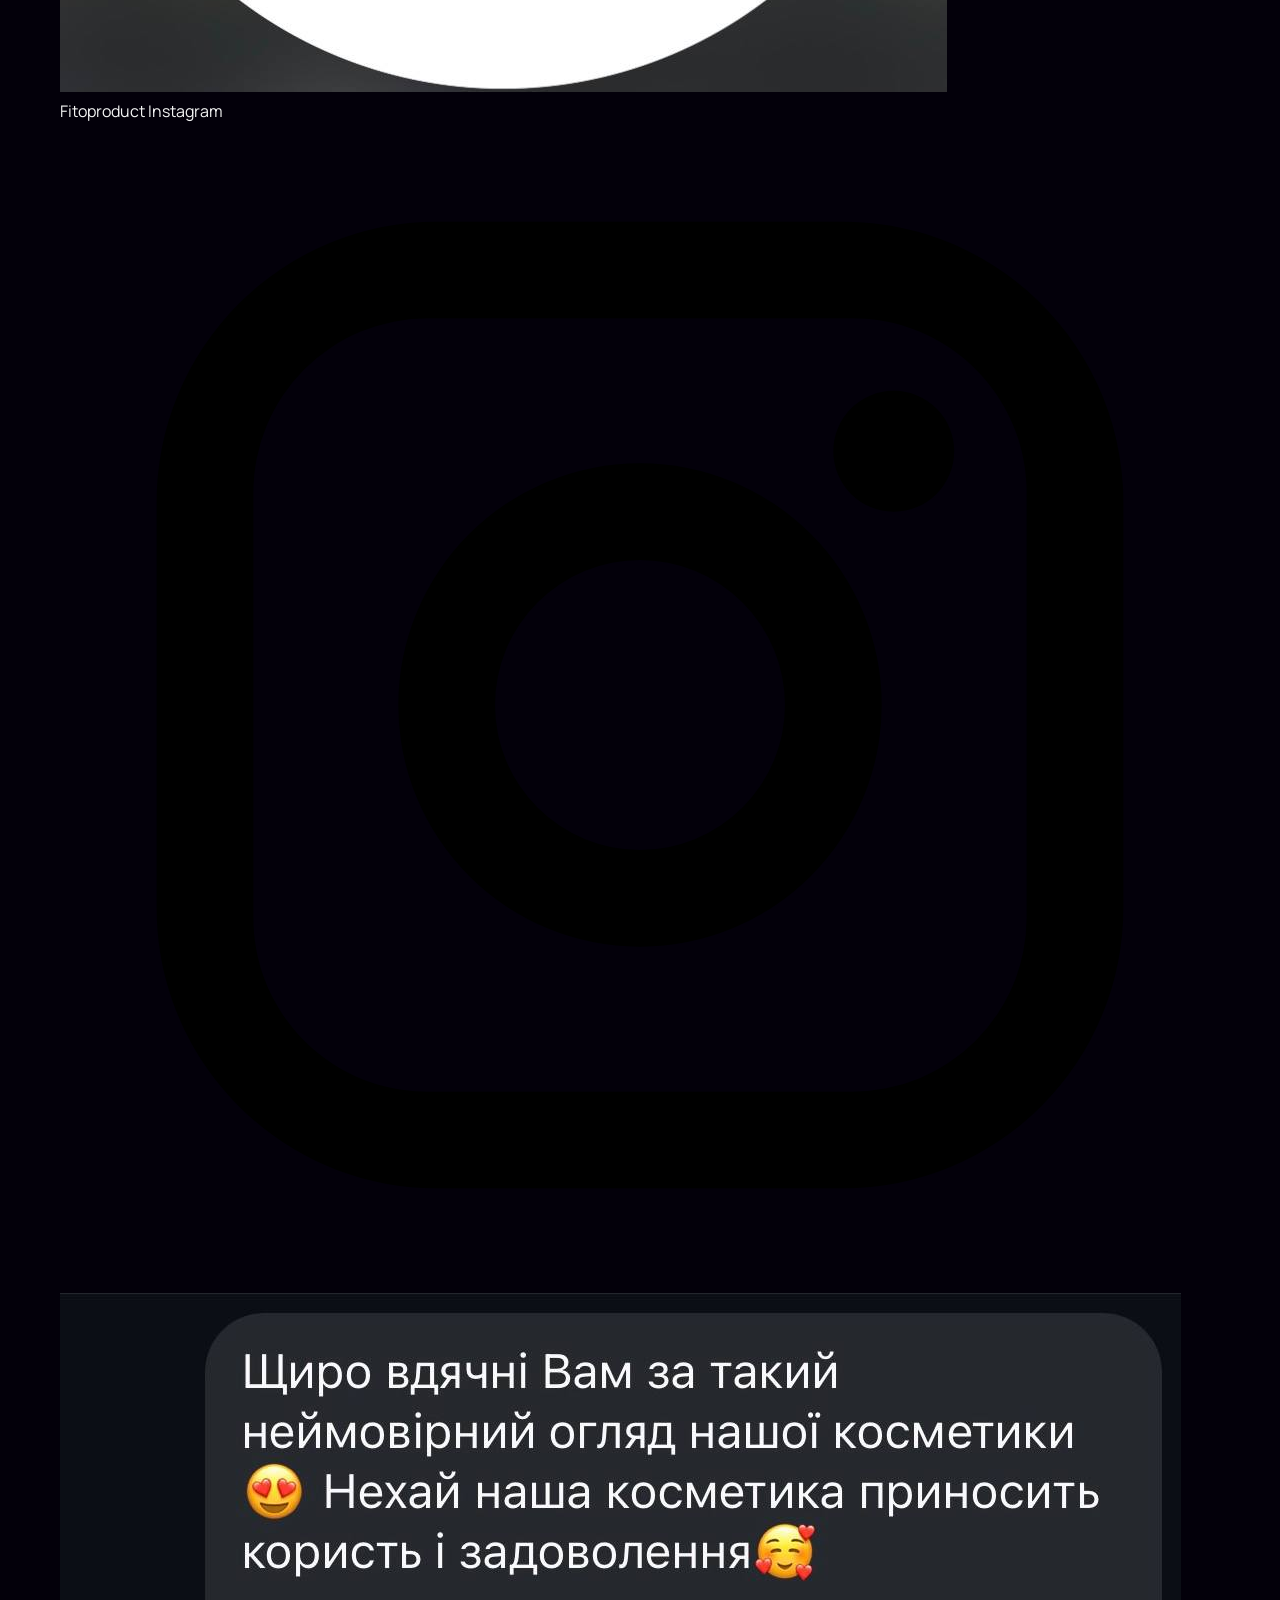
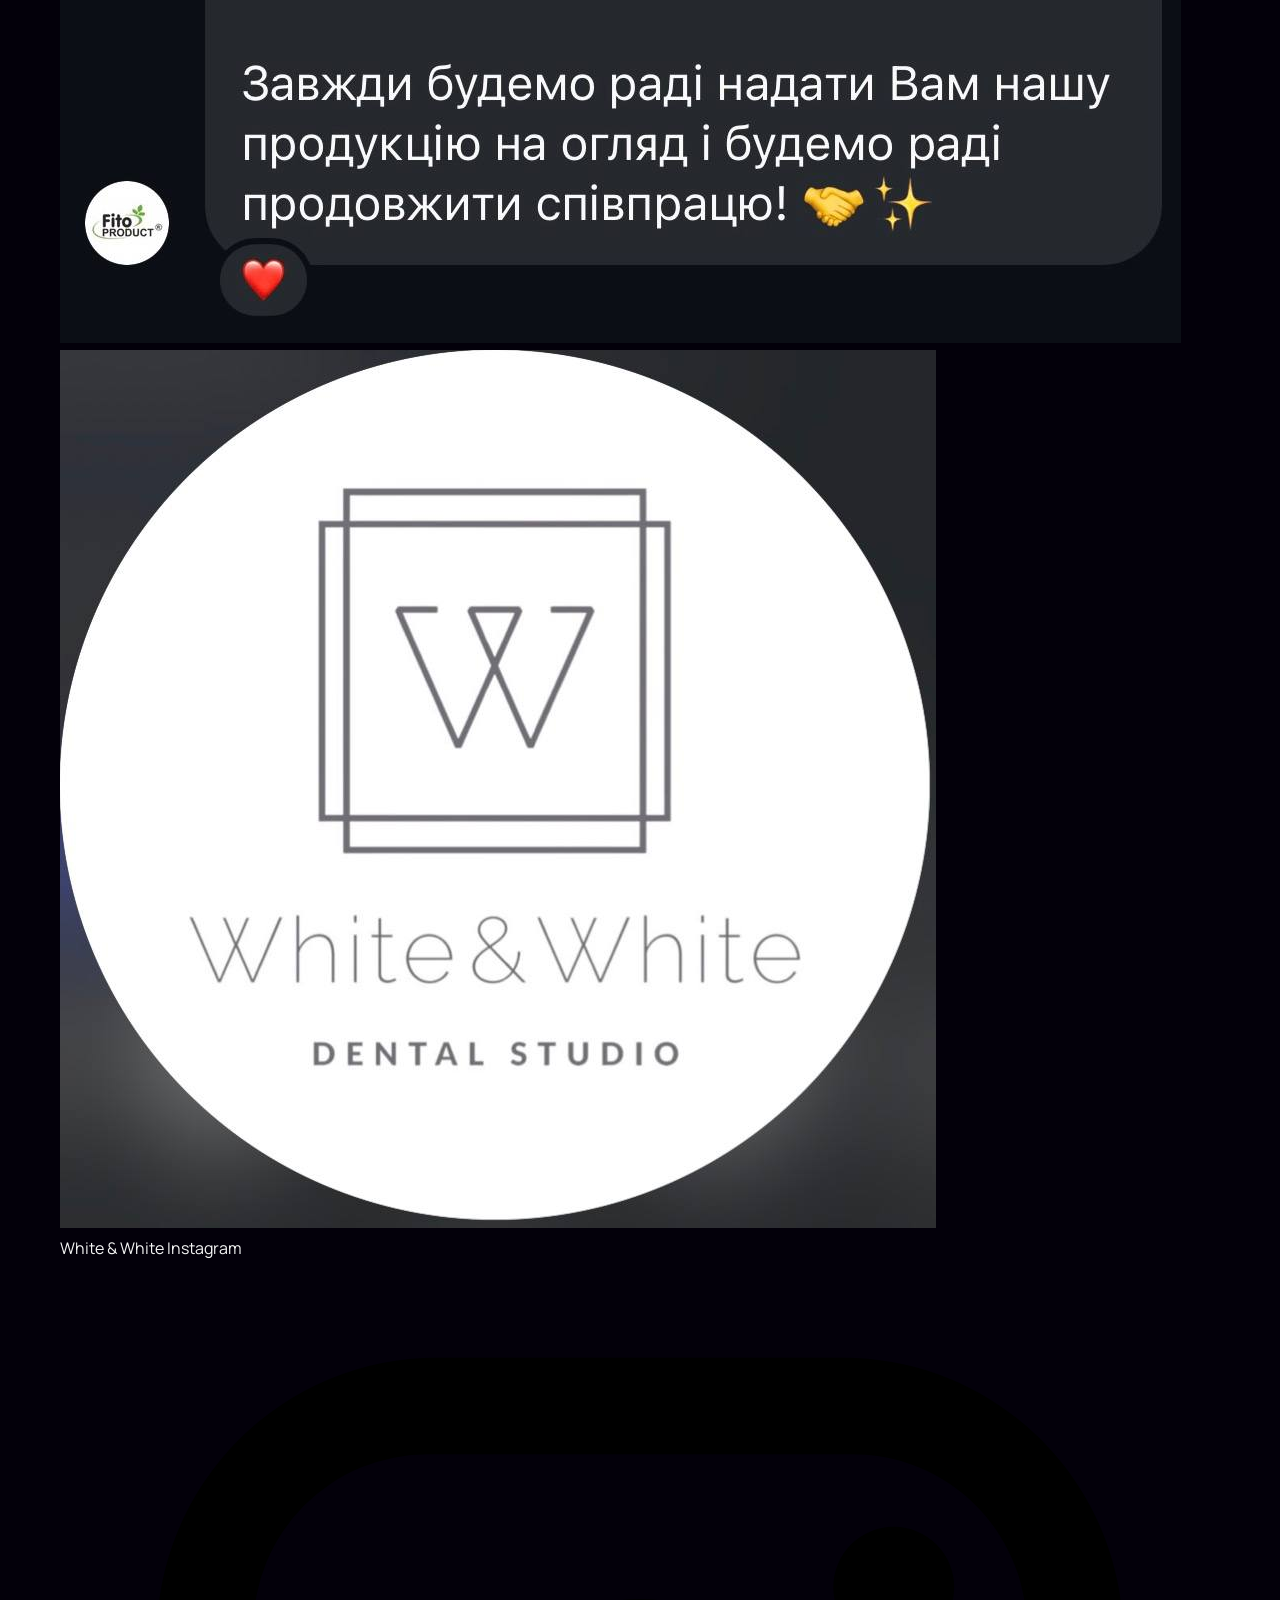
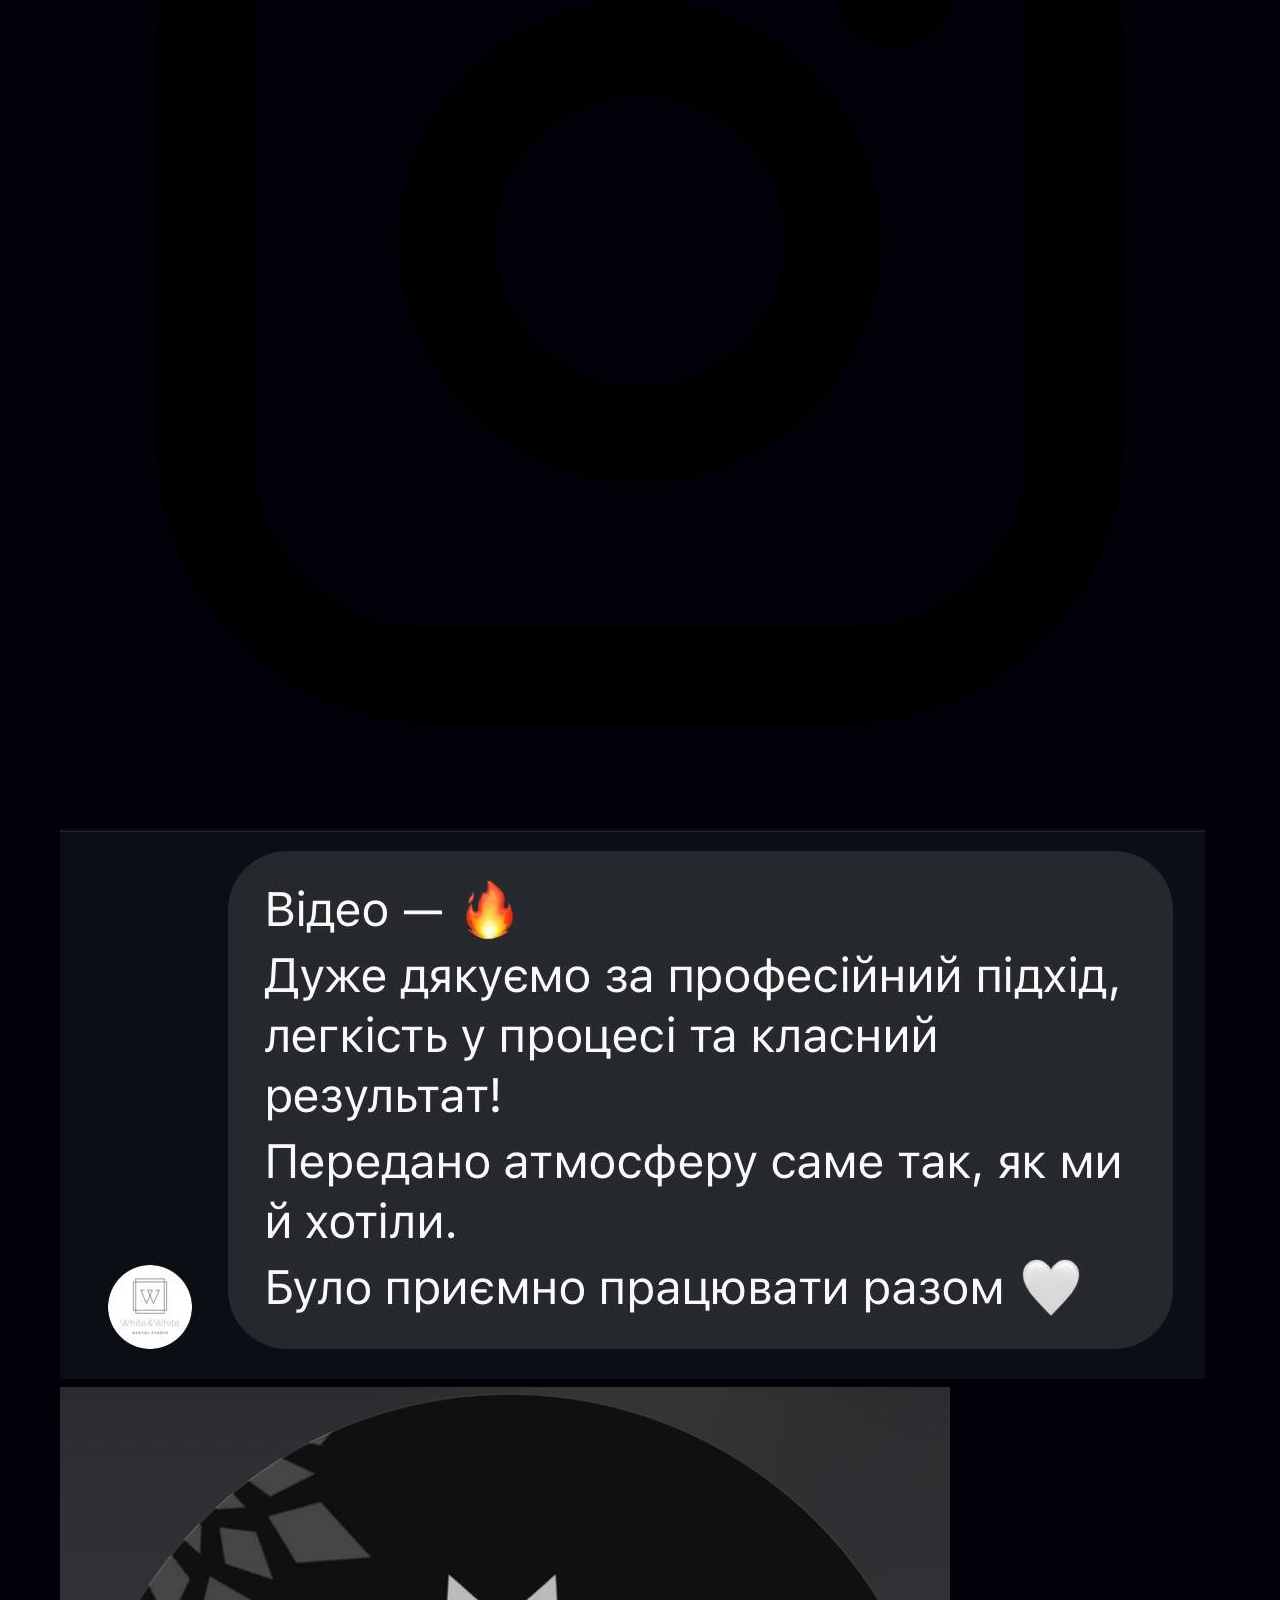
==== commit 720e122c: "Restyle /guides section to match the portfolio design system Guides pages now share the homepage loo" ====
--- a/index.html
+++ b/index.html
@@ -65,7 +65,6 @@
           "description": "Створення вірусного UGC та AI відео для брендів beauty, fashion та jewelry. Готове відео за 48 годин.",
           "url": "https://diana-creator.site/",
           "image": "https://diana-creator.site/assets/me.png",
-          "priceRange": "від 1000 грн",
           "areaServed": "UA",
           "founder": {
             "@type": "Person",
@@ -77,10 +76,10 @@
             "https://t.me/diana_ugc"
           ],
           "makesOffer": [
-            { "@type": "Offer", "name": "UGC огляд на продукт", "price": "1000", "priceCurrency": "UAH" },
-            { "@type": "Offer", "name": "UGC сюжетне відео", "price": "1500", "priceCurrency": "UAH" },
-            { "@type": "Offer", "name": "AI Креатив", "price": "1500", "priceCurrency": "UAH" },
-            { "@type": "Offer", "name": "Контент під ключ", "price": "4000", "priceCurrency": "UAH" }
+            { "@type": "Offer", "name": "UGC огляд на продукт" },
+            { "@type": "Offer", "name": "UGC сюжетне відео" },
+            { "@type": "Offer", "name": "AI Креатив" },
+            { "@type": "Offer", "name": "Контент під ключ" }
           ]
         },
         {
@@ -90,7 +89,7 @@
             {
               "@type": "Question",
               "name": "Скільки коштує одне відео?",
-              "acceptedAnswer": { "@type": "Answer", "text": "UGC огляд (розпаковка) — від 1000 грн, UGC сюжетне відео — від 1500 грн, AI Креатив — від 1500 грн, Контент під ключ — від 4000 грн. Остаточна вартість залежить від складності, тривалості та кількості відео." }
+              "acceptedAnswer": { "@type": "Answer", "text": "Актуальні ціни та точний кошторис я надсилаю в Direct. Напишіть мені — і я підрахую вартість під ваш запит. Вона залежить від складності, тривалості та кількості відео." }
             },
             {
               "@type": "Question",
@@ -157,6 +156,10 @@
                    class="btn-cta"
                    data-cta="hero_message">Написати мені</a>
                 <a href="#portfolio" class="btn-primary">Дивитись роботи</a>
+                <a href="guides/" class="btn-guides" data-cta="hero_guides">
+                    <svg viewBox="0 0 24 24" aria-hidden="true"><path d="M12,3L1,9L12,15L21,10.09V17H23V9M5,13.18V17.18L12,21L19,17.18V13.18L12,17L5,13.18Z" /></svg>
+                    Безкоштовні гайди
+                </a>
             </div>
         </div>
         <div class="hero-image-wrapper">
@@ -270,7 +273,7 @@
         <h2 class="section-title">Послуги</h2>
         <div class="services-grid">
             <div class="service-card">
-                <span class="price-badge">від 1000 грн</span>
+                <span class="price-badge">Ціна в Direct</span>
                 <div class="service-icon-bg">
                     <svg viewBox="0 0 24 24"><path d="M17,10.5V7A1,1 0 0,0 16,6H4A1,1 0 0,0 3,7V17A1,1 0 0,0 4,18H16A1,1 0 0,0 17,17V13.5L21,17.5V6.5L17,10.5Z" /></svg>
                 </div>
@@ -287,7 +290,7 @@
             </div>
 
             <div class="service-card">
-                <span class="price-badge">від 1500 грн</span>
+                <span class="price-badge">Ціна в Direct</span>
                 <div class="service-icon-bg">
                     <svg viewBox="0 0 24 24"><path d="M7.5,5.6L5,0L2.5,5.6L0,8L2.5,10.4L5,16L7.5,10.4L10,8L7.5,5.6M19,16L17.5,19L19,22L20.5,19L22,16L20.5,13L19,10L17.5,13L19,16M13,8L11.5,13L10,18L11.5,23L13,18L14.5,13L16,8L14.5,3L13,8Z" /></svg>
                 </div>
@@ -304,7 +307,7 @@
             </div>
 
             <div class="service-card">
-                <span class="price-badge">від 4000 грн</span>
+                <span class="price-badge">Ціна в Direct</span>
                 <div class="service-icon-bg">
                     <svg viewBox="0 0 24 24"><path d="M12,16L19.36,10.27L21,9L12,2L3,9L4.63,10.27M12,18.54L4.62,12.81L3,14.07L12,21.07L21,14.07L19.37,12.8L12,18.54Z" /></svg>
                 </div>
@@ -321,7 +324,7 @@
             </div>
 
             <div class="service-card">
-                <span class="price-badge">індивідуально</span>
+                <span class="price-badge">Ціна в Direct</span>
                 <div class="service-icon-bg">
                     <svg viewBox="0 0 24 24"><path d="M12,17.27L18.18,21L16.54,13.97L22,9.24L14.81,8.62L12,2L9.19,8.62L2,9.24L7.45,13.97L5.82,21L12,17.27Z" /></svg>
                 </div>
@@ -380,7 +383,7 @@
                                 </svg>
                             </div>
                             <div class="pricing-item-content">
-                                <div class="pricing-item-title">1. UGC огляд на продукт (розпаковка) — від 1000 грн</div>
+                                <div class="pricing-item-title">1. UGC огляд на продукт (розпаковка)</div>
                                 <div class="pricing-item-desc">Коротке динамічне відео: розпаковка, перші враження і демонстрація ключових характеристик.</div>
                             </div>
                         </div>
@@ -392,7 +395,7 @@
                                 </svg>
                             </div>
                             <div class="pricing-item-content">
-                                <div class="pricing-item-title">2. UGC сюжетне відео — від 1500 грн</div>
+                                <div class="pricing-item-title">2. UGC сюжетне відео</div>
                                 <div class="pricing-item-desc">Сюжетна історія, режисура, прості переходи і монтаж під трендову музику.</div>
                             </div>
                         </div>
@@ -404,7 +407,7 @@
                                 </svg>
                             </div>
                             <div class="pricing-item-content">
-                                <div class="pricing-item-title">3. AI Креатив — від 1500 грн</div>
+                                <div class="pricing-item-title">3. AI Креатив</div>
                                 <div class="pricing-item-desc">Ефекти з допомогою AI: заміна фону, генерація переходів, AI-еталони. Підходить для wow-ефекту.</div>
                             </div>
                         </div>
@@ -416,7 +419,7 @@
                                 </svg>
                             </div>
                             <div class="pricing-item-content">
-                                <div class="pricing-item-title">4. Контент під ключ — від 4000 грн</div>
+                                <div class="pricing-item-title">4. Контент під ключ</div>
                                 <div class="pricing-item-desc">Пакетна пропозиція: сценарій, зйомка, монтаж, підбір звуку і 2 раунди правок. Оптимально для комплексної кампанії.</div>
                             </div>
                         </div>
@@ -428,7 +431,7 @@
                                 <path d="M12 2C6.48 2 2 6.48 2 12s4.48 10 10 10 10-4.48 10-10S17.52 2 12 2zm1 15h-2v-2h2v2zm0-4h-2V7h2v6z" fill="currentColor"/>
                             </svg>
                         </div>
-                        <div class="pricing-note-text">Остаточна вартість залежить від складності, тривалості і кількості відео, а також додаткових запитів (наприклад, локації, реквізит, додаткові правки). Для точного кошторису — напишіть мені і я підрахую вартість під ваш запит.</div>
+                        <div class="pricing-note-text">Актуальні ціни та точний кошторис надсилаю в Direct — просто напишіть мені, і я підрахую вартість під ваш запит. Вона залежить від складності, тривалості і кількості відео, а також додаткових запитів (наприклад, локації, реквізит, додаткові правки).</div>
                     </div>
                 </div>
             </details>
@@ -530,6 +533,10 @@
             </div>
         </div>
 
+        <a href="guides/" class="footer-guides-link">
+            Безкоштовні AI-гайди з готовими промптами <span class="arrow-icon" aria-hidden="true">→</span>
+        </a>
+
         <p class="copyright">© 2026 Diana Tsiolkovska | Designed with AI</p>
     </div>
 </footer>
--- a/src/css/main.css
+++ b/src/css/main.css
@@ -13,4 +13,11 @@
 @import url('components/background.css');
 @import url('components/hero.css');
 @import url('components/marquee.css');
-@import url('components/features-portfolio-reviews.css');
+@import url('components/features.css');
+@import url('components/portfolio.css');
+@import url('components/process-faq-guarantee.css');
+@import url('components/reviews.css');
+@import url('components/services.css');
+@import url('components/faq.css');
+@import url('components/guides.css');
+@import url('components/footer.css');
